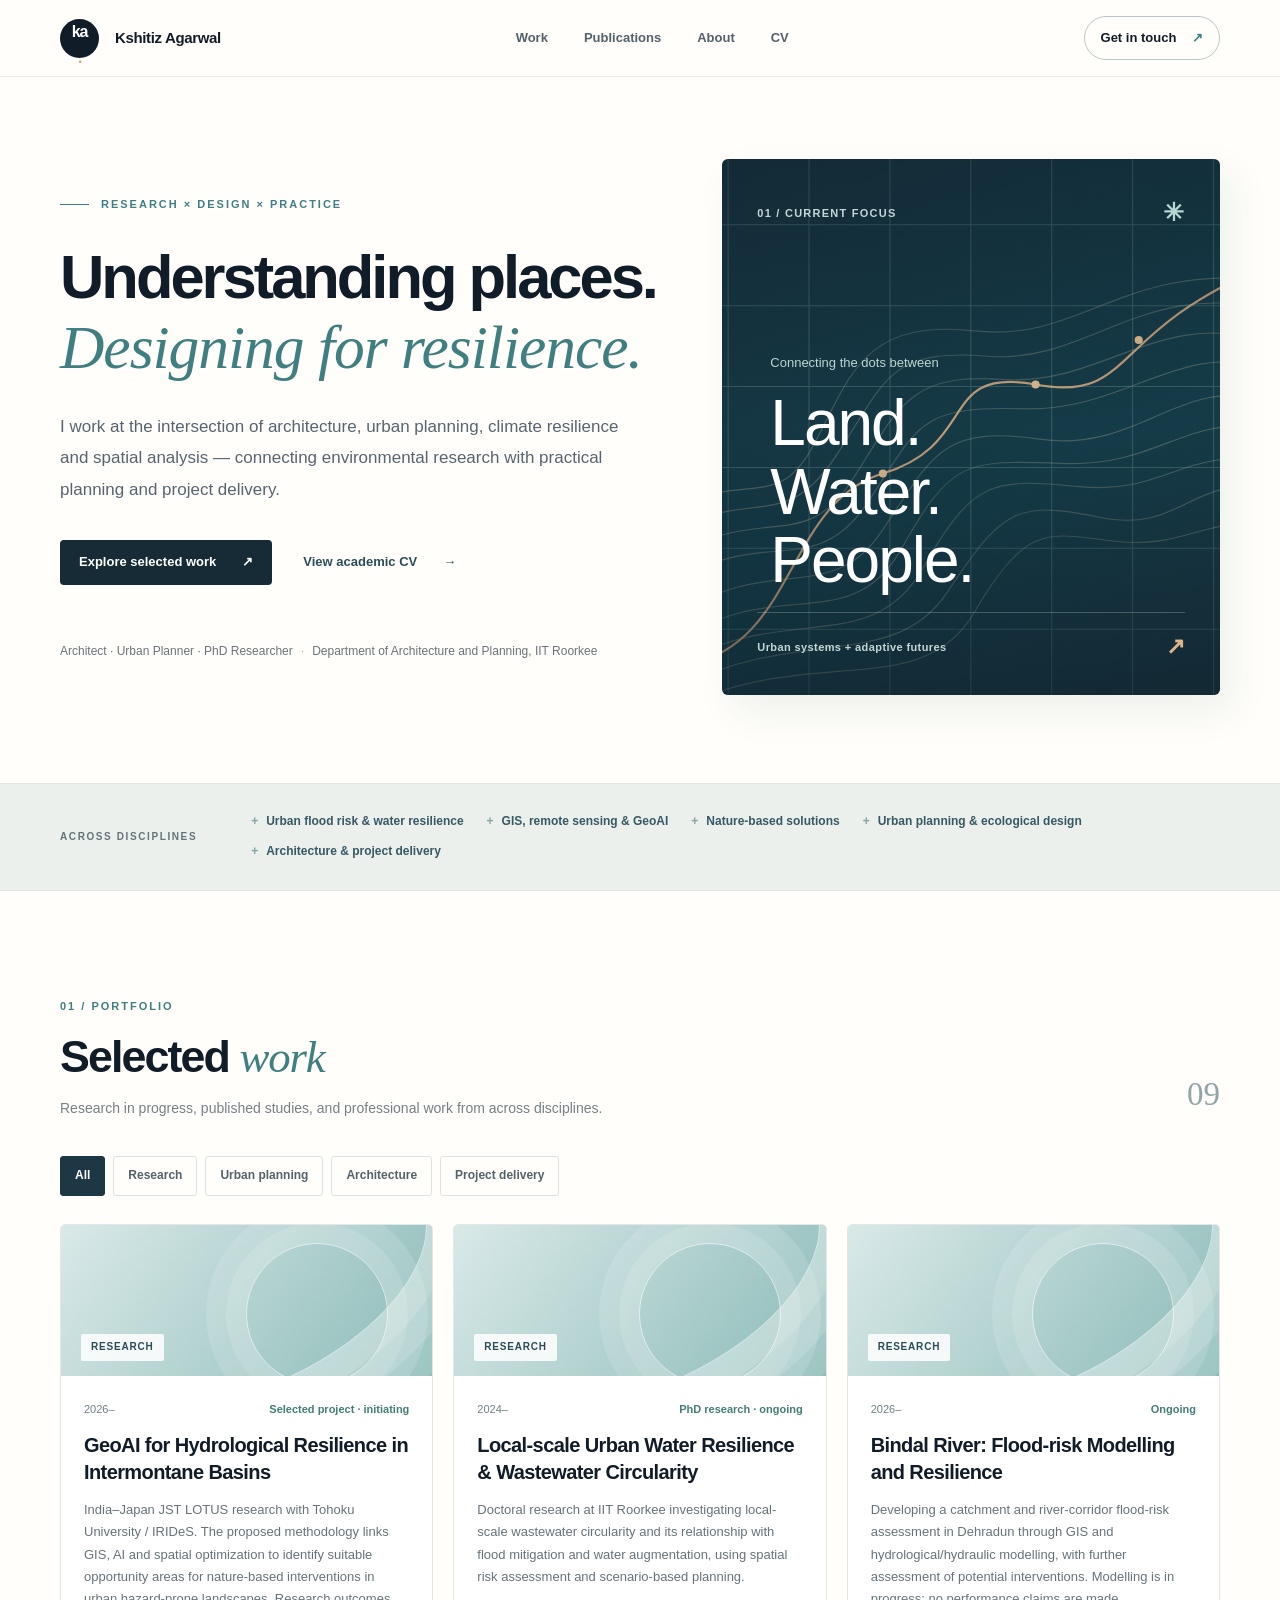
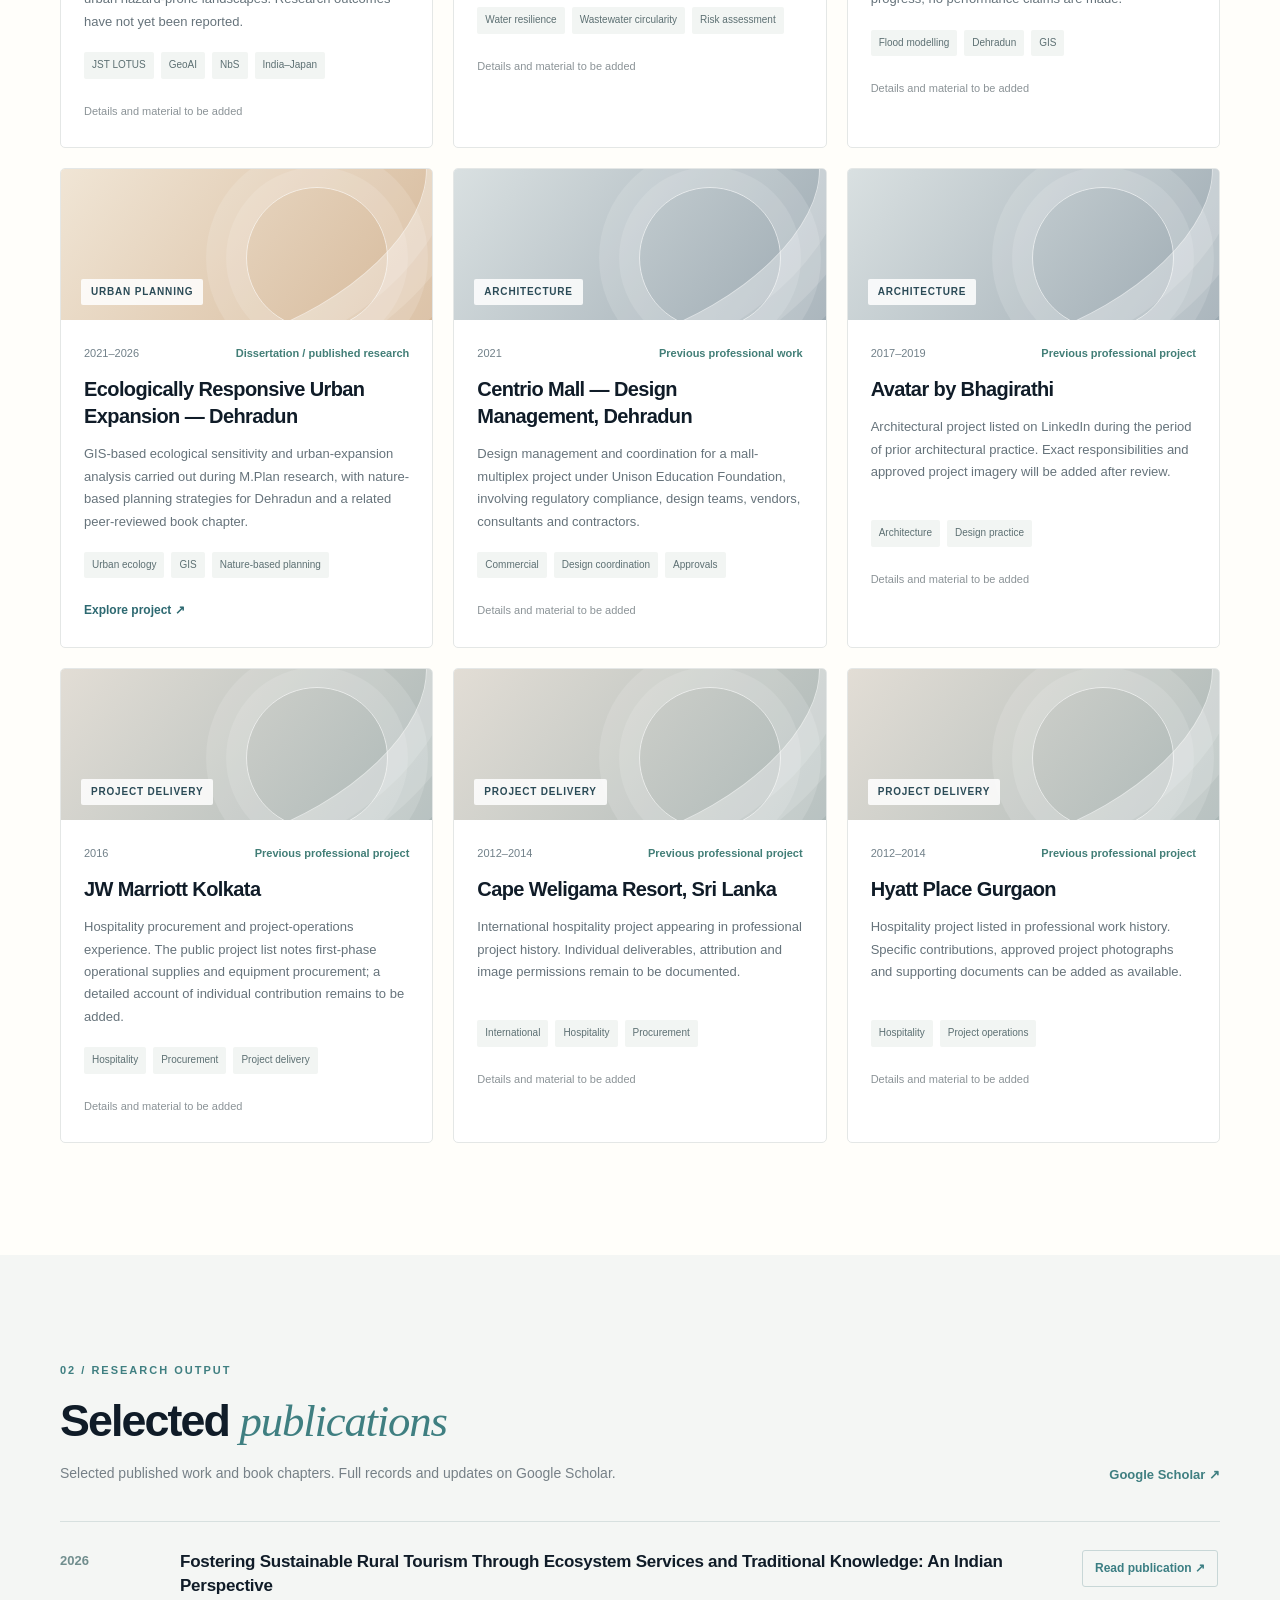
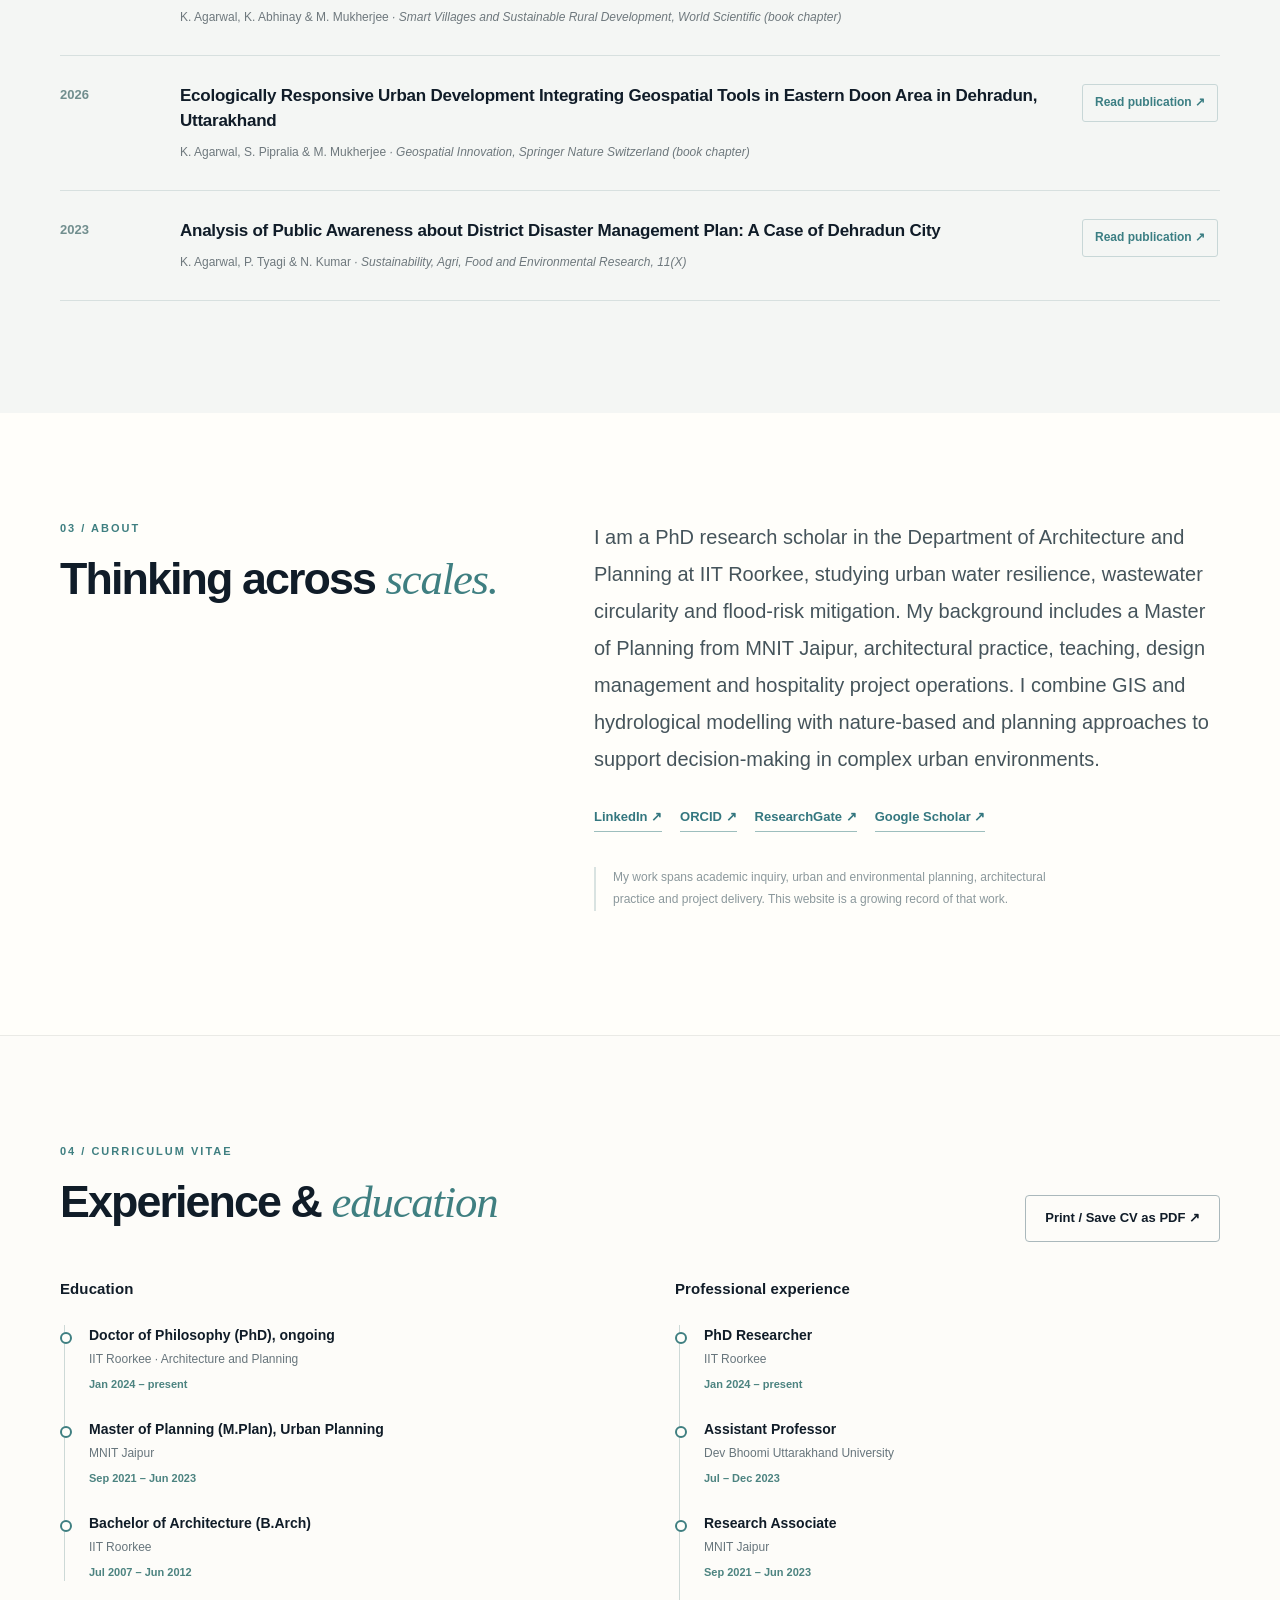
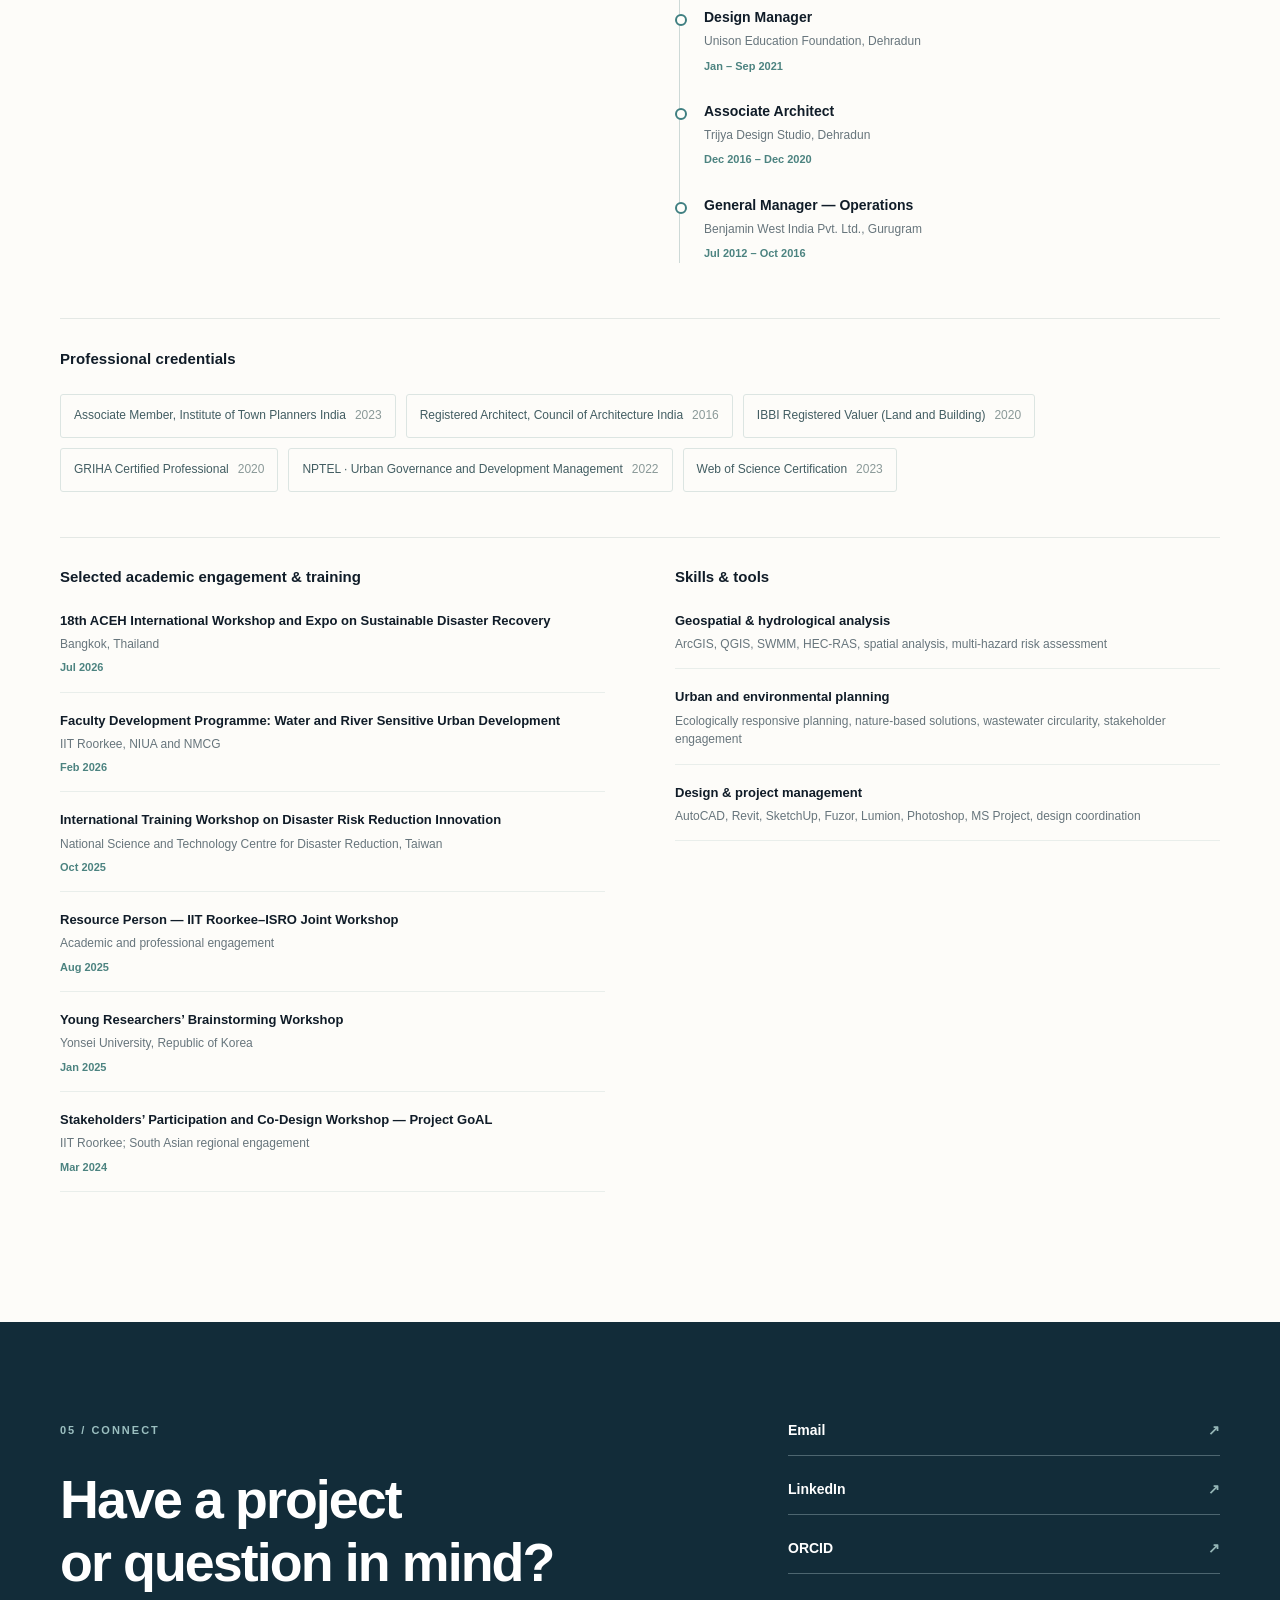
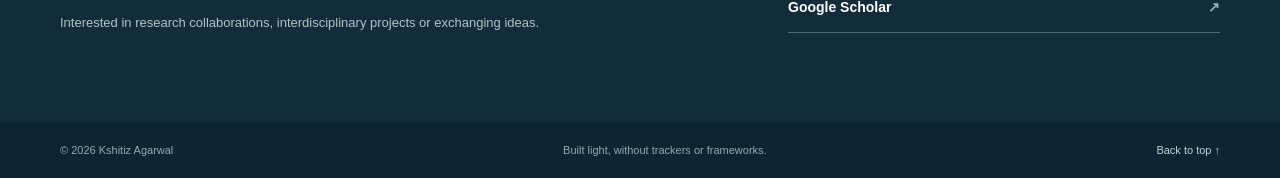
==== index.html @ 432ea45a "Add files via upload" ====
<!DOCTYPE html>
<html lang="en">
<head>
  <meta charset="UTF-8" />
  <meta name="viewport" content="width=device-width, initial-scale=1" />
  <meta name="description" content="Kshitiz Agarwal — researcher, architect and urban planner. Research, projects, publications and CV." />
  <meta name="theme-color" content="#101c28" />
  <title>Kshitiz Agarwal | Research & Practice</title>
  <link rel="stylesheet" href="styles.css" />
  <script defer src="content.js"></script>
  <script defer src="app.js"></script>
</head>
<body>
  <a class="skip-link" href="#main">Skip to content</a>
  <header class="site-header">
    <div class="container header-inner">
      <a class="brand" href="#top" aria-label="Kshitiz Agarwal home"><span class="brand-mark">ka<span>.</span></span><span class="brand-name">Kshitiz Agarwal</span></a>
      <nav aria-label="Primary navigation" class="main-nav">
        <a href="#work">Work</a><a href="#publications">Publications</a><a href="#about">About</a><a href="#cv">CV</a>
      </nav>
      <a class="contact-pill" href="#contact">Get in touch <span aria-hidden="true">↗</span></a>
    </div>
  </header>
  <main id="main">
    <section id="top" class="hero container">
      <div class="hero-copy">
        <p class="eyebrow"><span class="eyebrow-line"></span> RESEARCH × DESIGN × PRACTICE</p>
        <h1 id="profile-headline">Understanding places.<br/><em>Designing for resilience.</em></h1>
        <p class="hero-intro" id="profile-intro"></p>
        <div class="hero-actions"><a class="button button-primary" href="#work">Explore selected work <span aria-hidden="true">↗</span></a><a class="button button-ghost" href="#cv">View academic CV <span aria-hidden="true">→</span></a></div>
        <p class="hero-identity"><span id="profile-role"></span><span class="identity-sep">·</span><span id="profile-affiliation"></span></p>
      </div>
      <div class="hero-panel" aria-label="Interdisciplinary research and practice illustration">
        <svg class="contour-art" viewBox="0 0 520 530" preserveAspectRatio="xMidYMid slice" aria-hidden="true">
          <defs><linearGradient id="lineGrad" x1="0" y1="0" x2="1" y2="1"><stop stop-color="#b5d4d3" stop-opacity="0.1"/><stop offset="1" stop-color="#e4ae79" stop-opacity="0.7"/></linearGradient></defs>
          <g fill="none" stroke="url(#lineGrad)" stroke-width="1.1" opacity=".75">
            <path d="M-46 350 C38 305 68 352 105 282 S155 158 264 170 S410 98 570 122"/><path d="M-45 373 C40 322 74 372 125 296 S176 187 277 195 S431 115 564 151"/><path d="M-36 396 C47 339 94 392 141 320 S196 211 292 218 S450 146 552 181"/><path d="M-34 422 C47 360 105 419 157 341 S207 244 310 247 S462 181 552 206"/><path d="M-30 451 C61 389 122 443 172 368 S231 263 328 277 S467 214 550 239"/><path d="M-25 475 C65 412 142 473 191 386 S253 297 349 301 S471 253 551 266"/><path d="M-26 498 C77 439 163 493 213 404 S284 316 368 324 S470 285 553 299"/><path d="M-29 523 C88 461 184 508 237 428 S304 337 386 354 S472 315 557 324"/><path d="M-35 546 C98 477 210 539 263 449 S335 370 402 378 S492 354 550 362"/>
          </g>
          <path d="M-20 500 C88 479 77 340 173 311 S227 205 324 223 S395 173 545 109" stroke="#d4a67b" stroke-width="2.1" fill="none" stroke-linecap="round" opacity=".9"/>
          <g fill="#d9b78e"><circle cx="173" cy="311" r="4"/><circle cx="324" cy="223" r="4"/><circle cx="426" cy="179" r="4"/></g>
          <g stroke="#a4c8c5" opacity=".24"><path d="M20 0V530M100 0V530M180 0V530M260 0V530M340 0V530M420 0V530M500 0V530"/><path d="M0 65H520M0 145H520M0 225H520M0 305H520M0 385H520M0 465H520"/></g>
        </svg>
        <div class="panel-top"><span>01 / CURRENT FOCUS</span><span class="panel-cross">✳</span></div>
        <div class="panel-center"><span class="panel-small">Connecting the dots between</span><strong>Land.<br/>Water.<br/>People.</strong></div>
        <div class="panel-bottom"><span>Urban systems + adaptive futures</span><span>↗</span></div>
      </div>
    </section>
    <section class="expertise-band" aria-label="Areas of focus"><div class="container"><div class="band-title">ACROSS DISCIPLINES</div><div class="expertise-list" id="focus-list"></div></div></section>
    <section id="work" class="section container work-section">
      <div class="section-header"><div><p class="eyebrow section-kicker">01 / PORTFOLIO</p><h2>Selected <em>work</em></h2><p class="section-subtitle">Research in progress, published studies, and professional work from across disciplines.</p></div><div class="section-counter" id="project-count"></div></div>
      <div class="filter-bar" id="project-filters" role="group" aria-label="Filter projects"></div>
      <div class="work-grid" id="project-grid"></div>
    </section>
    <section id="publications" class="section publications-section"><div class="container"><div class="section-header"><div><p class="eyebrow section-kicker">02 / RESEARCH OUTPUT</p><h2>Selected <em>publications</em></h2><p class="section-subtitle">Selected published work and book chapters. Full records and updates on Google Scholar.</p></div><a id="scholar-publications-link" class="inline-link hidden" href="#">Google Scholar ↗</a></div><div class="publication-list" id="publication-list"></div></div></section>
    <section id="about" class="section container about-section"><div class="about-label"><p class="eyebrow section-kicker">03 / ABOUT</p><h2>Thinking across <em>scales.</em></h2></div><div class="about-content"><p id="profile-bio"></p><div class="about-links" id="about-links"></div><p class="small-note">My work spans academic inquiry, urban and environmental planning, architectural practice and project delivery. This website is a growing record of that work.</p></div></section>
    <section id="cv" class="section cv-section"><div class="container"><div class="section-header"><div><p class="eyebrow section-kicker">04 / CURRICULUM VITAE</p><h2>Experience & <em>education</em></h2></div><button id="print-cv" class="button button-outline" type="button">Print / Save CV as PDF ↗</button></div><div class="print-identity"><h1 id="print-name">Kshitiz Agarwal</h1><p id="print-role"></p></div><div class="cv-columns"><div><h3>Education</h3><div id="education-list" class="timeline"></div></div><div><h3>Professional experience</h3><div id="experience-list" class="timeline"></div></div></div><div class="credential-group"><h3>Professional credentials</h3><div id="credential-list" class="credential-list"></div></div><div class="cv-additional"><div><h3>Selected academic engagement & training</h3><div id="engagement-list" class="short-list"></div></div><div><h3>Skills & tools</h3><div id="skills-list" class="short-list"></div></div></div></div></section>
    <section id="contact" class="contact-section"><div class="container contact-inner"><div><p class="eyebrow">05 / CONNECT</p><h2>Have a project<br/>or question in mind?</h2><p>Interested in research collaborations, interdisciplinary projects or exchanging ideas.</p></div><div class="contact-links" id="contact-links"></div></div></section>
  </main>
  <footer class="footer"><div class="container footer-inner"><span>© <span id="current-year"></span> <span id="footer-name">Kshitiz Agarwal</span></span><span>Built light, without trackers or frameworks.</span><a href="#top">Back to top ↑</a></div></footer>
</body>
</html>
---- styles.css ----
:root{--ink:#101c28;--muted:#64707a;--pale:#f6f5f1;--paper:#fffefa;--line:#e1e5e5;--teal:#3f7f81;--amber:#d7aa78;--deep:#122b38;--serif:Georgia,'Times New Roman',serif;--sans:Inter,ui-sans-serif,-apple-system,BlinkMacSystemFont,'Segoe UI',sans-serif}
*{box-sizing:border-box}html{scroll-behavior:smooth;scroll-padding-top:85px}body{margin:0;background:var(--paper);color:var(--ink);font-family:var(--sans);font-size:15px;line-height:1.65}a{color:inherit;text-decoration:none}button,input,textarea{font:inherit}button{cursor:pointer}.container{width:min(1160px,calc(100% - 72px));margin:auto}.hidden{display:none!important}.skip-link{position:absolute;left:-500px;top:10px;padding:10px;background:white;z-index:200}.skip-link:focus{left:10px}
.site-header{position:sticky;top:0;z-index:100;background:rgba(255,254,250,.95);backdrop-filter:blur(14px);border-bottom:1px solid #e8e8e4}.header-inner{height:76px;display:flex;justify-content:space-between;align-items:center;gap:20px}.brand{display:flex;gap:16px;align-items:center}.brand-mark{background:var(--ink);color:white;width:39px;height:39px;border-radius:50%;display:grid;place-items:center;font-size:16px;font-weight:700;letter-spacing:-1.2px}.brand-mark span{color:var(--amber)}.brand-name{font-weight:680;letter-spacing:-.35px}.main-nav{display:flex;align-items:center;gap:36px;font-size:13px;color:#52616b;font-weight:600}.main-nav a:hover,.inline-link:hover,.footer a:hover{color:var(--teal)}.contact-pill{font-size:13px;border:1px solid #bcc5c8;border-radius:80px;padding:10px 16px;white-space:nowrap;font-weight:650}.contact-pill span{margin-left:12px;color:var(--teal)}.contact-pill:hover{background:var(--ink);color:white}
.hero{padding-top:82px;padding-bottom:88px;display:grid;grid-template-columns:1.1fr .9fr;gap:54px;align-items:stretch}.hero-copy{padding-top:36px;padding-bottom:12px}.eyebrow{font-size:11px;letter-spacing:2px;font-weight:800;color:var(--teal);text-transform:uppercase;margin:0 0 29px;display:flex;align-items:center;gap:12px}.eyebrow-line{height:1px;width:29px;background:var(--teal)}h1,h2,h3,p{margin-top:0}h1{font-size:clamp(42px,4.8vw,73px);line-height:1.13;font-weight:620;letter-spacing:-3px;margin:0 0 29px}h1 em,h2 em{font-family:var(--serif);font-style:italic;font-weight:400;color:var(--teal);letter-spacing:-1px}.hero-intro{max-width:560px;font-size:17px;color:#576570;line-height:1.85;margin:0 0 35px}.hero-actions{display:flex;gap:12px;flex-wrap:wrap;margin-bottom:57px}.button{border:0;padding:14px 19px;font-size:13px;font-weight:700;border-radius:4px;display:inline-flex;align-items:center;justify-content:center;gap:26px;line-height:1.3}.button-primary{background:#162b36;color:white}.button-primary:hover{background:#285768}.button-ghost{color:#294e5a}.button-ghost:hover{background:#f0f2ef}.button-outline{background:transparent;border:1px solid #aab8bc;color:var(--ink)}.button-outline:hover{background:var(--ink);color:white}.hero-identity{font-size:12px;color:#6b747b;display:flex;gap:8px;align-items:center;flex-wrap:wrap}.identity-sep{color:var(--amber)}
.hero-panel{background:linear-gradient(155deg,#152f3b 0%,#143c48 60%,#19333e 100%);border-radius:6px;min-height:536px;position:relative;overflow:hidden;color:white;isolation:isolate;box-shadow:12px 16px 40px #17323d13}.contour-art{position:absolute;inset:0;width:100%;height:100%;object-fit:cover;z-index:-1}.hero-panel:after{content:"";position:absolute;inset:0;background:linear-gradient(180deg,rgba(12,28,40,.24),transparent 50%,rgba(12,28,40,.45));z-index:-1}.panel-top,.panel-bottom{position:absolute;left:35px;right:35px;display:flex;justify-content:space-between;align-items:center;font-size:11px;letter-spacing:1.25px;font-weight:700;color:#c4d7d5}.panel-top{top:33px}.panel-cross{font-size:25px;color:#b6d6d4}.panel-bottom{bottom:29px;border-top:1px solid #ffffff38;padding-top:15px;letter-spacing:.4px}.panel-bottom span:last-child{font-size:23px;color:#e0b58d}.panel-center{position:absolute;top:36%;left:48px;right:30px}.panel-small{display:block;color:#bcd5d0;font-size:13px;margin-bottom:16px}.panel-center strong{font-size:clamp(49px,5vw,71px);line-height:1.07;letter-spacing:-2px;font-weight:500}
.expertise-band{background:#ecf0ed;border-top:1px solid #e3e8e6;border-bottom:1px solid #e3e8e6;padding:28px 0}.expertise-band .container{display:flex;gap:54px;align-items:center}.band-title{font-size:10px;letter-spacing:1.6px;color:#61747a;font-weight:800;white-space:nowrap}.expertise-list{display:flex;gap:10px 23px;flex-wrap:wrap}.expertise-list span{color:#375865;font-weight:600;font-size:12px}.expertise-list span:before{content:"+";color:#86a4a2;font-weight:700;margin-right:8px}
.section{padding-top:106px;padding-bottom:112px}.section-header{display:flex;justify-content:space-between;align-items:end;gap:24px;margin-bottom:35px}.section-kicker{margin-bottom:15px}h2{font-size:clamp(34px,3.5vw,49px);font-weight:620;letter-spacing:-1.9px;line-height:1.17;margin-bottom:14px}h2 em{letter-spacing:-1.2px}.section-subtitle{font-size:14px;color:#768087;max-width:620px;line-height:1.7;margin:0}.section-counter{font-family:var(--serif);color:#91a4a7;font-size:33px}.filter-bar{display:flex;gap:8px;flex-wrap:wrap;margin:0 0 28px}.filter-btn{background:transparent;border:1px solid #dde3e4;border-radius:3px;padding:9px 14px;font-size:12px;color:#53636b;font-weight:650}.filter-btn[aria-pressed="true"]{background:#1d3844;color:#fff;border-color:#1d3844}.filter-btn:hover:not([aria-pressed="true"]){border-color:#66888c;color:var(--ink)}
.work-grid{display:grid;grid-template-columns:repeat(3,minmax(0,1fr));gap:20px}.work-card{border:1px solid #e4e7e6;border-radius:5px;overflow:hidden;background:white;transition:transform .2s,border-color .2s,box-shadow .2s}.work-card:hover{transform:translateY(-4px);border-color:#aac4c3;box-shadow:0 15px 38px #14262a0b}.work-visual{height:151px;position:relative;overflow:hidden;background-color:#e6eeeb}.work-visual.art-research{background:linear-gradient(128deg,#d9e9e8,#8cbbb8)}.work-visual.art-planning{background:linear-gradient(128deg,#f0e5d5,#d6b99a)}.work-visual.art-architecture{background:linear-gradient(128deg,#d9e0e1,#9daab2)}.work-visual.art-delivery{background:linear-gradient(128deg,#e2ddd5,#acb8b7)}.work-visual:before{content:"";position:absolute;width:120%;height:160%;left:-20%;top:-45%;border:1px solid #fff9;border-radius:44%;box-shadow:0 0 0 26px #ffffff21,0 0 0 50px #ffffff22,0 0 0 78px #ffffff25;transform:rotate(-24deg)}.work-visual:after{content:"";position:absolute;width:140px;height:140px;right:12%;top:12%;border:1px solid #ffffffa5;border-radius:50%;box-shadow:0 0 0 20px #ffffff1f,0 0 0 40px #ffffff21}.work-visual.has-image:before,.work-visual.has-image:after{display:none}.work-visual img{width:100%;height:100%;display:block;object-fit:cover}.visual-label{position:absolute;bottom:15px;left:20px;z-index:2;background:#ffffffd9;color:#2b4b57;padding:5px 10px;font-size:10px;letter-spacing:.8px;text-transform:uppercase;font-weight:800;border-radius:2px}.card-content{padding:24px 23px 25px}.card-meta{font-size:11px;color:#718089;display:flex;justify-content:space-between;gap:12px;margin-bottom:14px}.card-status{color:#427e77;font-weight:750}.work-card h3{font-size:20px;line-height:1.35;letter-spacing:-.6px;font-weight:660;margin-bottom:13px}.work-card p{font-size:13px;line-height:1.72;color:#66737b;min-height:85px;margin:0 0 19px}.tag-list{display:flex;flex-wrap:wrap;gap:7px;margin-bottom:19px}.tag-list span{font-size:10px;background:#f2f5f3;padding:5px 8px;color:#5d7073;border-radius:2px}.card-link{display:inline-flex;align-items:center;gap:9px;color:#2d6971;font-size:12px;font-weight:700}.card-link:hover{text-decoration:underline}.card-muted{color:#8b9397;font-size:11px}.empty-results{padding:30px;color:#637078}
.publications-section{background:#f4f6f4}.inline-link{font-size:13px;font-weight:700;color:var(--teal);white-space:nowrap}.publication-list{border-top:1px solid #d7e0df}.publication-row{display:grid;grid-template-columns:92px 1fr auto;gap:28px;border-bottom:1px solid #d7e0df;padding:28px 2px 28px 0;align-items:start}.pub-year{color:#718e8e;font-size:13px;font-weight:700}.pub-title{font-size:17px;letter-spacing:-.25px;font-weight:660;line-height:1.45;margin-bottom:8px}.pub-details{color:#6e787d;font-size:12px;line-height:1.7;margin:0}.pub-venue{font-style:italic}.pub-link{font-size:12px;font-weight:700;color:#3b7e83;border:1px solid #c8d7d7;border-radius:3px;padding:8px 12px;white-space:nowrap}.pub-link:hover{background:#e1ebea}
.about-section{display:grid;grid-template-columns:40% 1fr;gap:70px}.about-content>p:first-child{font-size:20px;line-height:1.85;color:#45545b;margin:0 0 28px}.about-links{display:flex;gap:18px;flex-wrap:wrap}.about-links a{font-size:13px;color:#34777f;font-weight:700;border-bottom:1px solid #9dbebd;padding-bottom:4px}.about-links a:hover{color:var(--ink)}.small-note{margin-top:35px;color:#8b989c;font-size:12px;border-left:2px solid #d9e3e1;padding-left:17px;max-width:470px;line-height:1.8}
.cv-section{background:#fdfcf9;border-top:1px solid #eaeae6}.cv-columns{display:grid;grid-template-columns:1fr 1fr;gap:70px}.cv-columns h3,.credential-group h3{font-size:15px;letter-spacing:.1px;margin-bottom:23px}.timeline{border-left:1px solid #cdd9d7;margin-left:4px;padding-left:24px}.timeline-item{position:relative;margin-bottom:26px}.timeline-item:last-child{margin-bottom:0}.timeline-item:before{content:"";position:absolute;left:-29px;top:7px;border:2px solid var(--teal);background:#fffefa;width:8px;height:8px;border-radius:50%}.timeline-item strong{display:block;font-size:14px;font-weight:650;line-height:1.5}.timeline-item .detail{font-size:12px;color:#67757c;display:block;margin-top:4px}.timeline-item .period{color:#4c8380;font-size:11px;font-weight:700;margin-top:5px;display:block}.credential-group{margin-top:55px;border-top:1px solid #e4e8e5;padding-top:28px}.credential-list{display:flex;flex-wrap:wrap;gap:10px}.credential{font-size:12px;border:1px solid #dce5e2;border-radius:3px;padding:11px 13px;color:#425d62}.credential span{color:#8a9998;margin-left:9px}.print-identity{display:none}
.contact-section{background:#122c39;color:#fff;padding:84px 0 89px}.contact-inner{display:grid;grid-template-columns:1.2fr .8fr;gap:80px;align-items:end}.contact-section .eyebrow{color:#9bbfc0}.contact-section h2{font-size:clamp(38px,4.2vw,57px);line-height:1.18;margin-bottom:17px}.contact-section p:not(.eyebrow){font-size:13px;color:#b3c2c5;max-width:530px;margin-bottom:0}.contact-links{display:flex;flex-direction:column;gap:9px}.contact-links a{display:flex;justify-content:space-between;align-items:center;border-bottom:1px solid #4d6670;padding:13px 0;font-weight:600;font-size:14px}.contact-links a:hover{color:#e6bf98}.contact-links a span{color:#95b6b7}.footer{background:#0d2530;color:#93aaae;padding:19px 0}.footer-inner{display:flex;justify-content:space-between;gap:20px;font-size:11px}.footer a{color:#c0d2d5}
@media(max-width:1000px){.hero{gap:28px}.hero-panel{min-height:490px}.work-grid{grid-template-columns:repeat(2,minmax(0,1fr))}.container{width:min(1160px,calc(100% - 48px))}.hero-copy{padding-top:10px}.main-nav{gap:18px}.hero-identity{line-height:1.8}}
@media(max-width:680px){.container{width:calc(100% - 36px)}.header-inner{height:69px}.brand-name{display:none}.main-nav{gap:15px}.main-nav a{font-size:12px}.contact-pill{display:none}.hero{grid-template-columns:1fr;padding-top:45px;padding-bottom:49px}.hero-panel{min-height:360px}.hero-copy{padding-bottom:0}.hero-intro{font-size:15px}.hero-actions{margin-bottom:29px}.hero h1{font-size:clamp(39px,9vw,59px);letter-spacing:-1.8px}.panel-center{top:30%;left:32px}.panel-center strong{font-size:49px}.expertise-band .container{display:block}.band-title{margin-bottom:12px}.expertise-list{gap:9px 15px}.section{padding-top:75px;padding-bottom:78px}.section-header{align-items:start}.section-counter{font-size:24px}.work-grid{grid-template-columns:1fr}.publication-row{grid-template-columns:52px 1fr;gap:14px}.pub-link{grid-column:2;justify-self:start}.about-section{grid-template-columns:1fr;gap:18px}.about-content>p:first-child{font-size:17px}.cv-columns{grid-template-columns:1fr;gap:35px}.cv-section .section-header{flex-direction:column}.contact-inner{grid-template-columns:1fr;gap:37px}.footer-inner{flex-wrap:wrap;gap:10px}.footer-inner span:nth-child(2){display:none}}
@media print{html,body{background:white!important;color:#111!important;font-size:11pt}.site-header,.hero,.expertise-band,.work-section,.publications-section,.about-section,.contact-section,.footer,.cv-section .section-header, #print-cv{display:none!important}.cv-section{display:block!important;border:0;padding:0!important}.cv-section>.container{width:100%!important;max-width:100%;padding:0 15mm}.print-identity{display:block!important;margin-bottom:20pt;border-bottom:1px solid #999;padding-bottom:10pt}.print-identity h1{font-size:25pt;margin-bottom:4pt;letter-spacing:0}.print-identity p{font-size:10pt;color:#555;margin-bottom:0}.cv-columns{gap:25pt}.credential-group{margin-top:24pt}.timeline-item{break-inside:avoid}.timeline-item strong{font-size:11pt}.timeline-item .detail,.timeline-item .period{font-size:9pt}.credential{font-size:9pt}*{box-shadow:none!important}}

/* CV extensions added from the October 2026 resume */
.cv-additional{display:grid;grid-template-columns:1fr 1fr;gap:70px;margin-top:45px;padding-top:27px;border-top:1px solid #e4e8e5}
.cv-additional h3{font-size:15px;margin-bottom:21px}
.short-item{margin-bottom:18px;padding-bottom:15px;border-bottom:1px solid #e9eeeb}
.short-item strong{display:block;font-size:13px;font-weight:650;line-height:1.55}
.short-item .detail{display:block;font-size:12px;line-height:1.55;margin-top:4px;color:#67757c}
.short-item .period{display:block;font-size:11px;font-weight:700;color:#4c8380;margin-top:5px}
@media(max-width:680px){.cv-additional{grid-template-columns:1fr;gap:22px}}
@media print{.cv-additional{gap:25pt;margin-top:22pt;break-before:auto}.short-item{break-inside:avoid}.short-item strong{font-size:10pt}.short-item .detail,.short-item .period{font-size:9pt}}
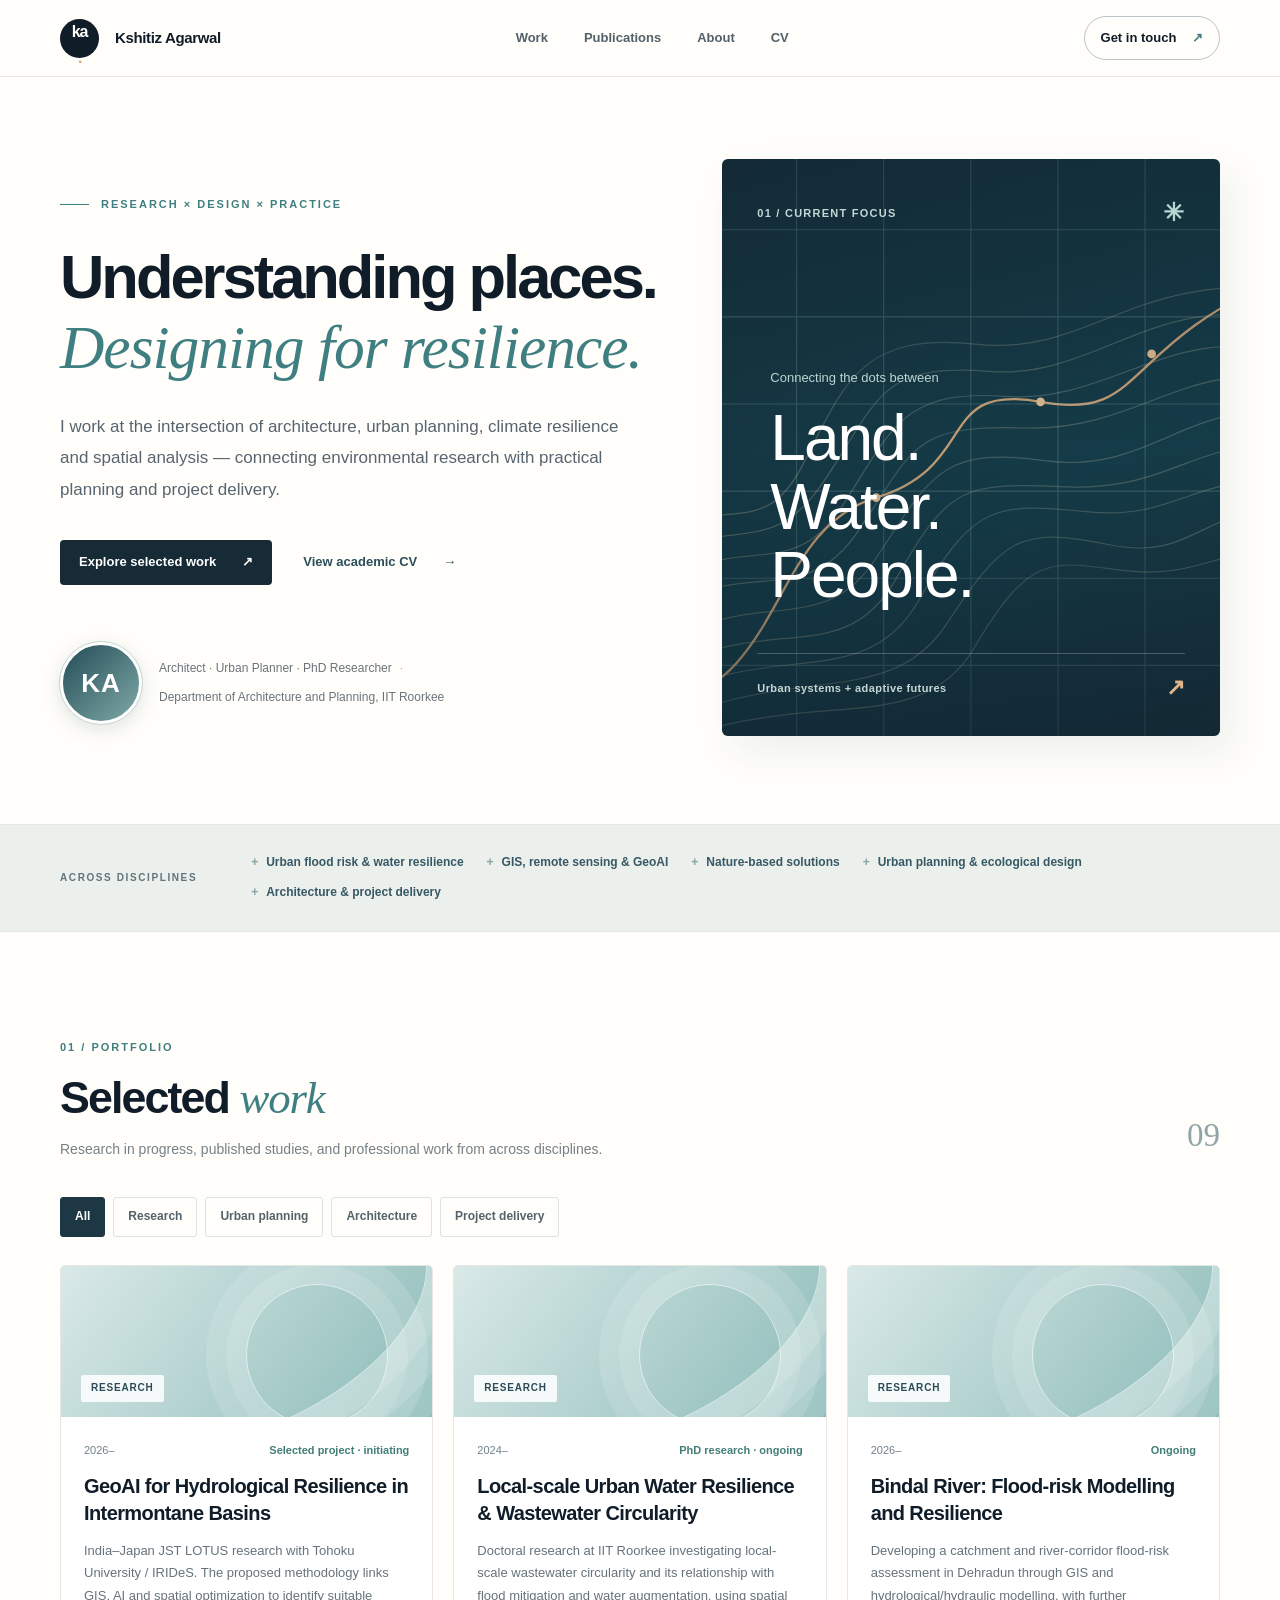
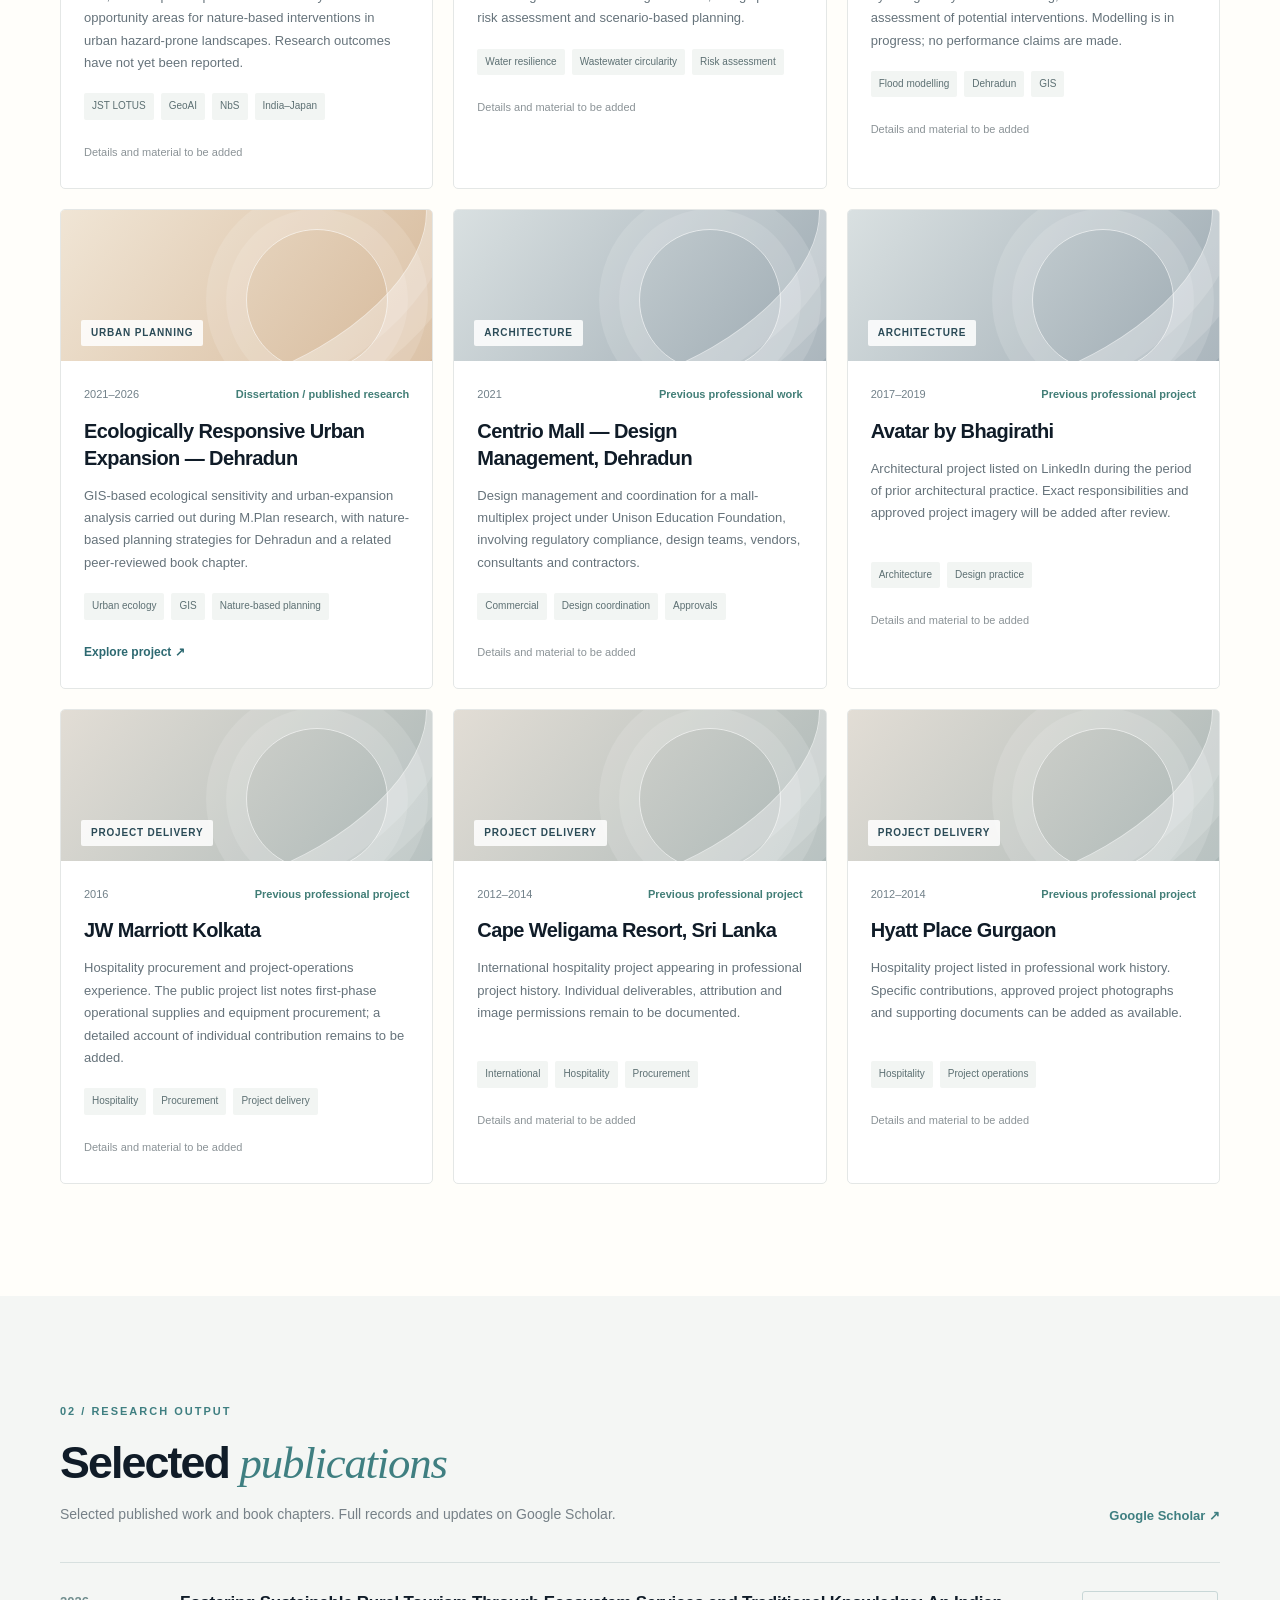
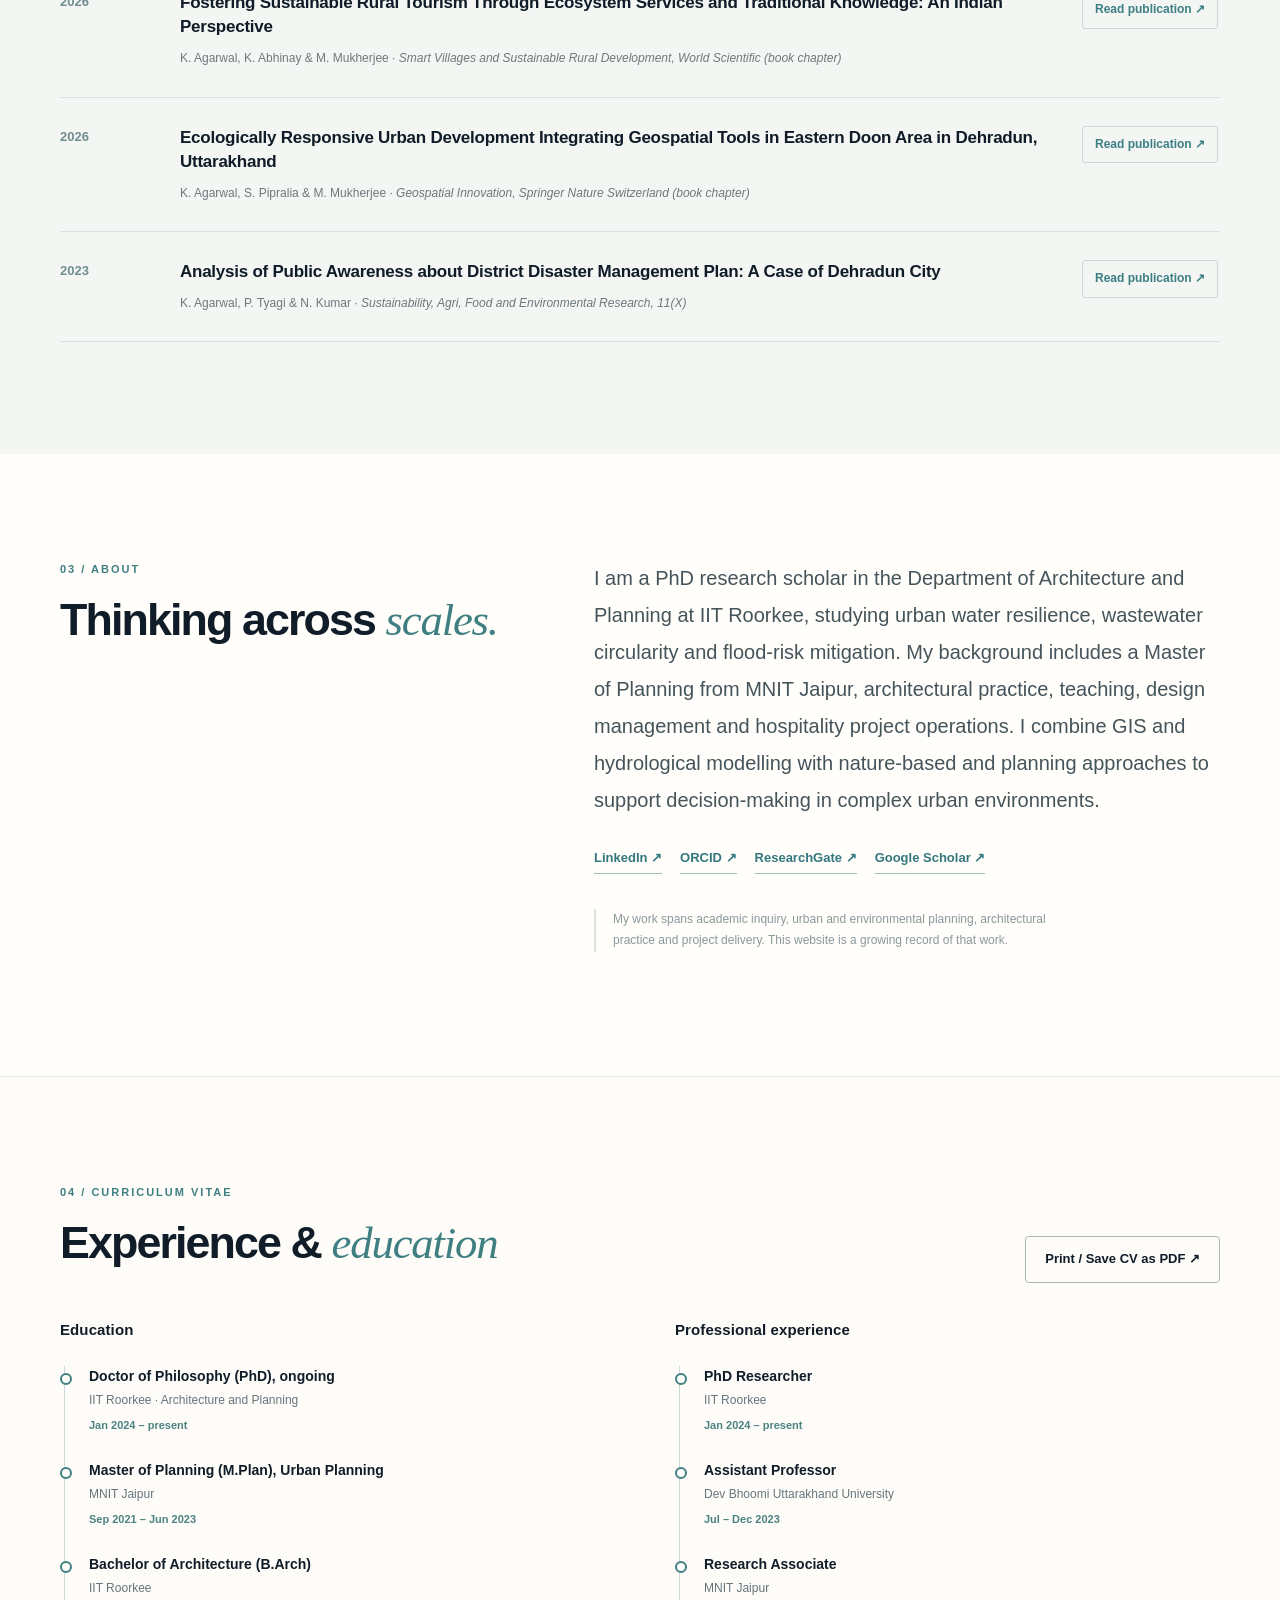
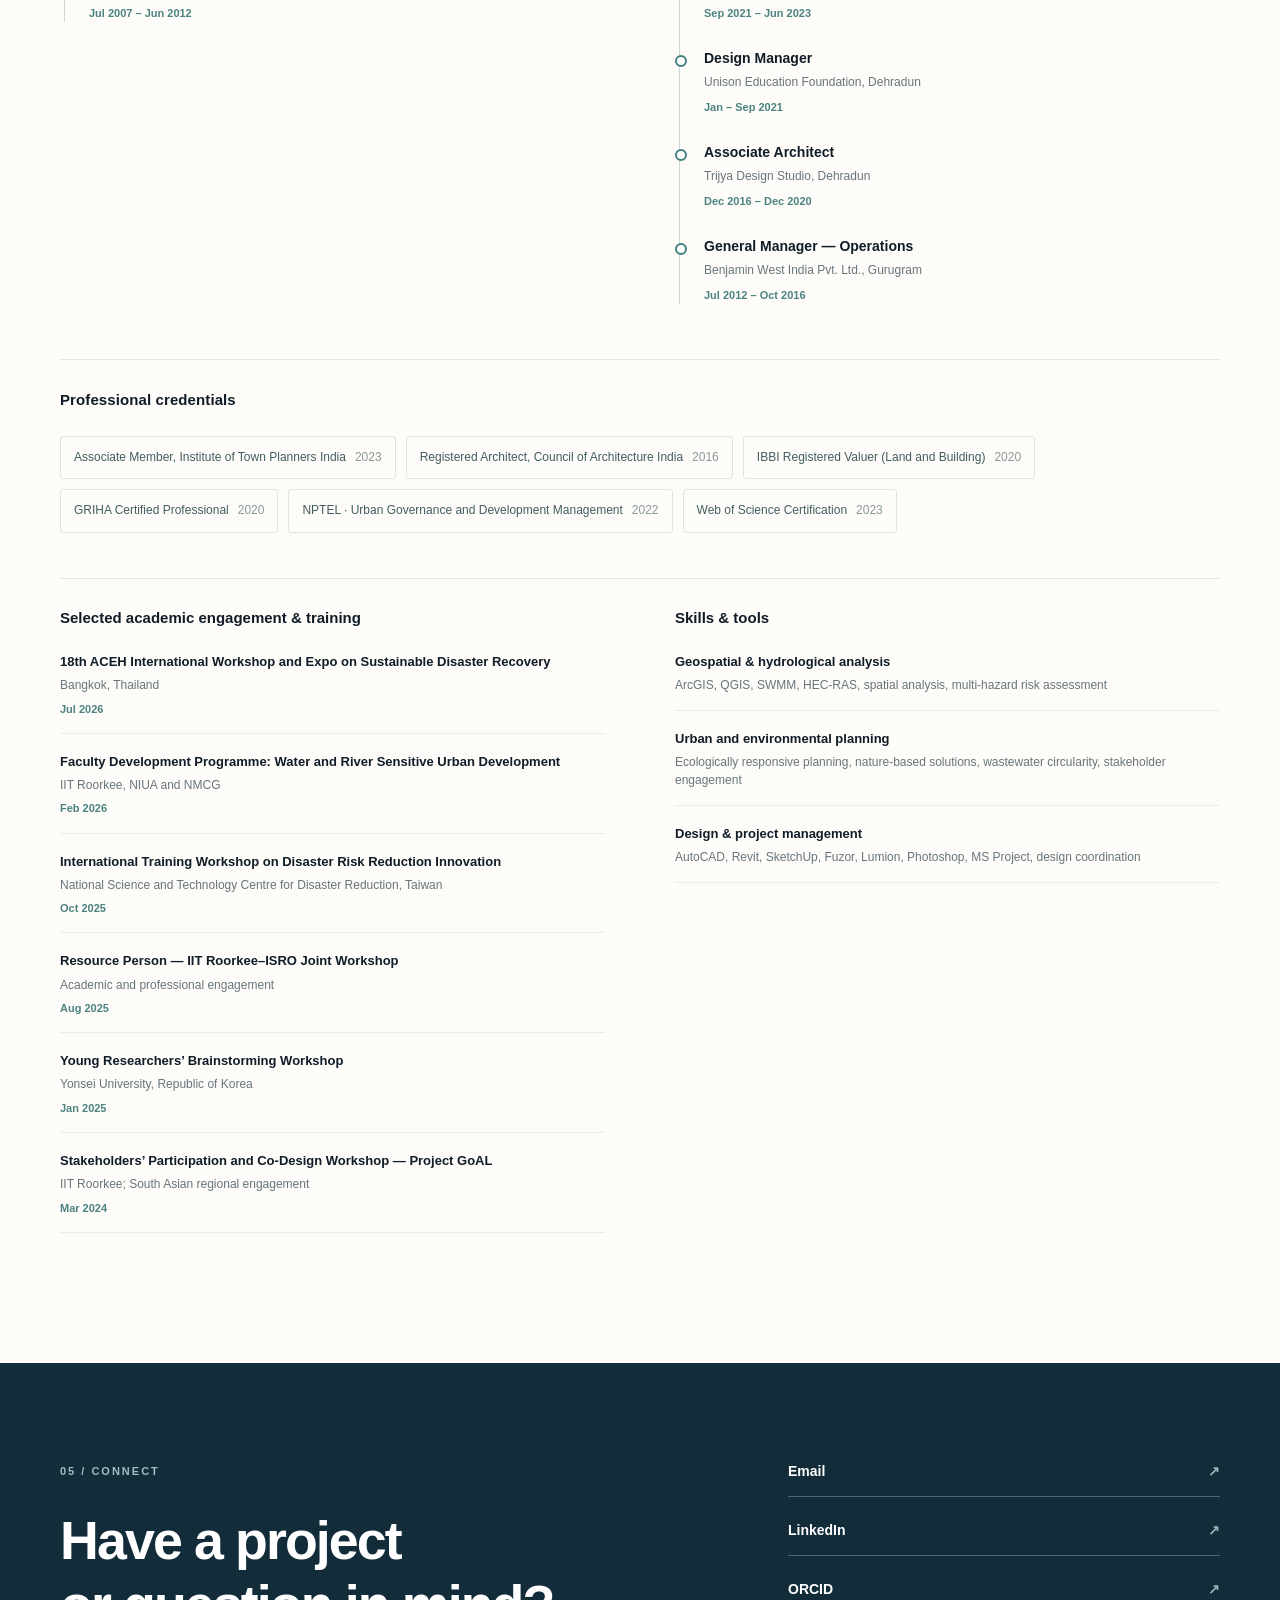
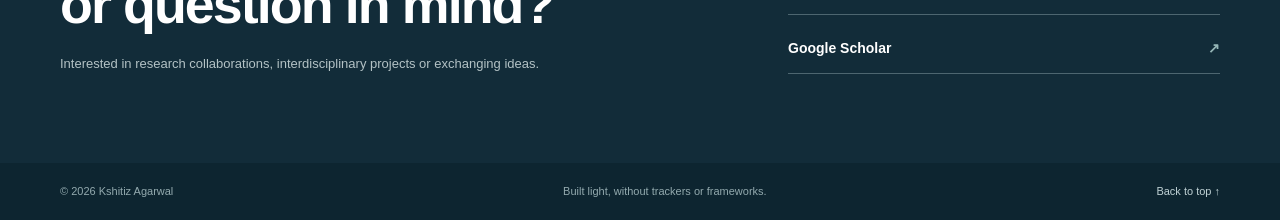
==== commit 67dffb50: "Add files via upload" ====
--- a/index.html
+++ b/index.html
@@ -28,7 +28,13 @@
         <h1 id="profile-headline">Understanding places.<br/><em>Designing for resilience.</em></h1>
         <p class="hero-intro" id="profile-intro"></p>
         <div class="hero-actions"><a class="button button-primary" href="#work">Explore selected work <span aria-hidden="true">↗</span></a><a class="button button-ghost" href="#cv">View academic CV <span aria-hidden="true">→</span></a></div>
-        <p class="hero-identity"><span id="profile-role"></span><span class="identity-sep">·</span><span id="profile-affiliation"></span></p>
+        <div class="hero-signature">
+          <div class="hero-portrait" id="hero-portrait" aria-label="Profile photograph or initials">
+            <span id="portrait-initials">KA</span>
+            <img id="portrait-image" alt="Portrait of Kshitiz Agarwal" hidden decoding="async" />
+          </div>
+          <p class="hero-identity"><span id="profile-role"></span><span class="identity-sep">·</span><span id="profile-affiliation"></span></p>
+        </div>
       </div>
       <div class="hero-panel" aria-label="Interdisciplinary research and practice illustration">
         <svg class="contour-art" viewBox="0 0 520 530" preserveAspectRatio="xMidYMid slice" aria-hidden="true">
--- a/styles.css
+++ b/styles.css
@@ -23,3 +23,12 @@
 .short-item .period{display:block;font-size:11px;font-weight:700;color:#4c8380;margin-top:5px}
 @media(max-width:680px){.cv-additional{grid-template-columns:1fr;gap:22px}}
 @media print{.cv-additional{gap:25pt;margin-top:22pt;break-before:auto}.short-item{break-inside:avoid}.short-item strong{font-size:10pt}.short-item .detail,.short-item .period{font-size:9pt}}
+
+/* Photo-ready portrait: displays initials until portrait.jpg is uploaded. */
+.hero-signature{display:flex;align-items:center;gap:17px;margin-top:4px}
+.hero-portrait{flex:0 0 auto;width:82px;height:82px;display:grid;place-items:center;overflow:hidden;border-radius:50%;background:linear-gradient(135deg,#234c57,#80aaa7);border:3px solid #fff;outline:1px solid #c7d6d2;color:white;box-shadow:0 5px 20px #122b3822}
+.hero-portrait>span{font-weight:700;font-size:26px;letter-spacing:1px}
+.hero-portrait img{width:100%;height:100%;object-fit:cover;object-position:center 30%;display:block}
+.hero-portrait [hidden]{display:none!important}
+.hero-signature .hero-identity{margin:0;line-height:1.8}
+@media(max-width:680px){.hero-signature{gap:13px}.hero-portrait{width:70px;height:70px}.hero-portrait>span{font-size:23px}}
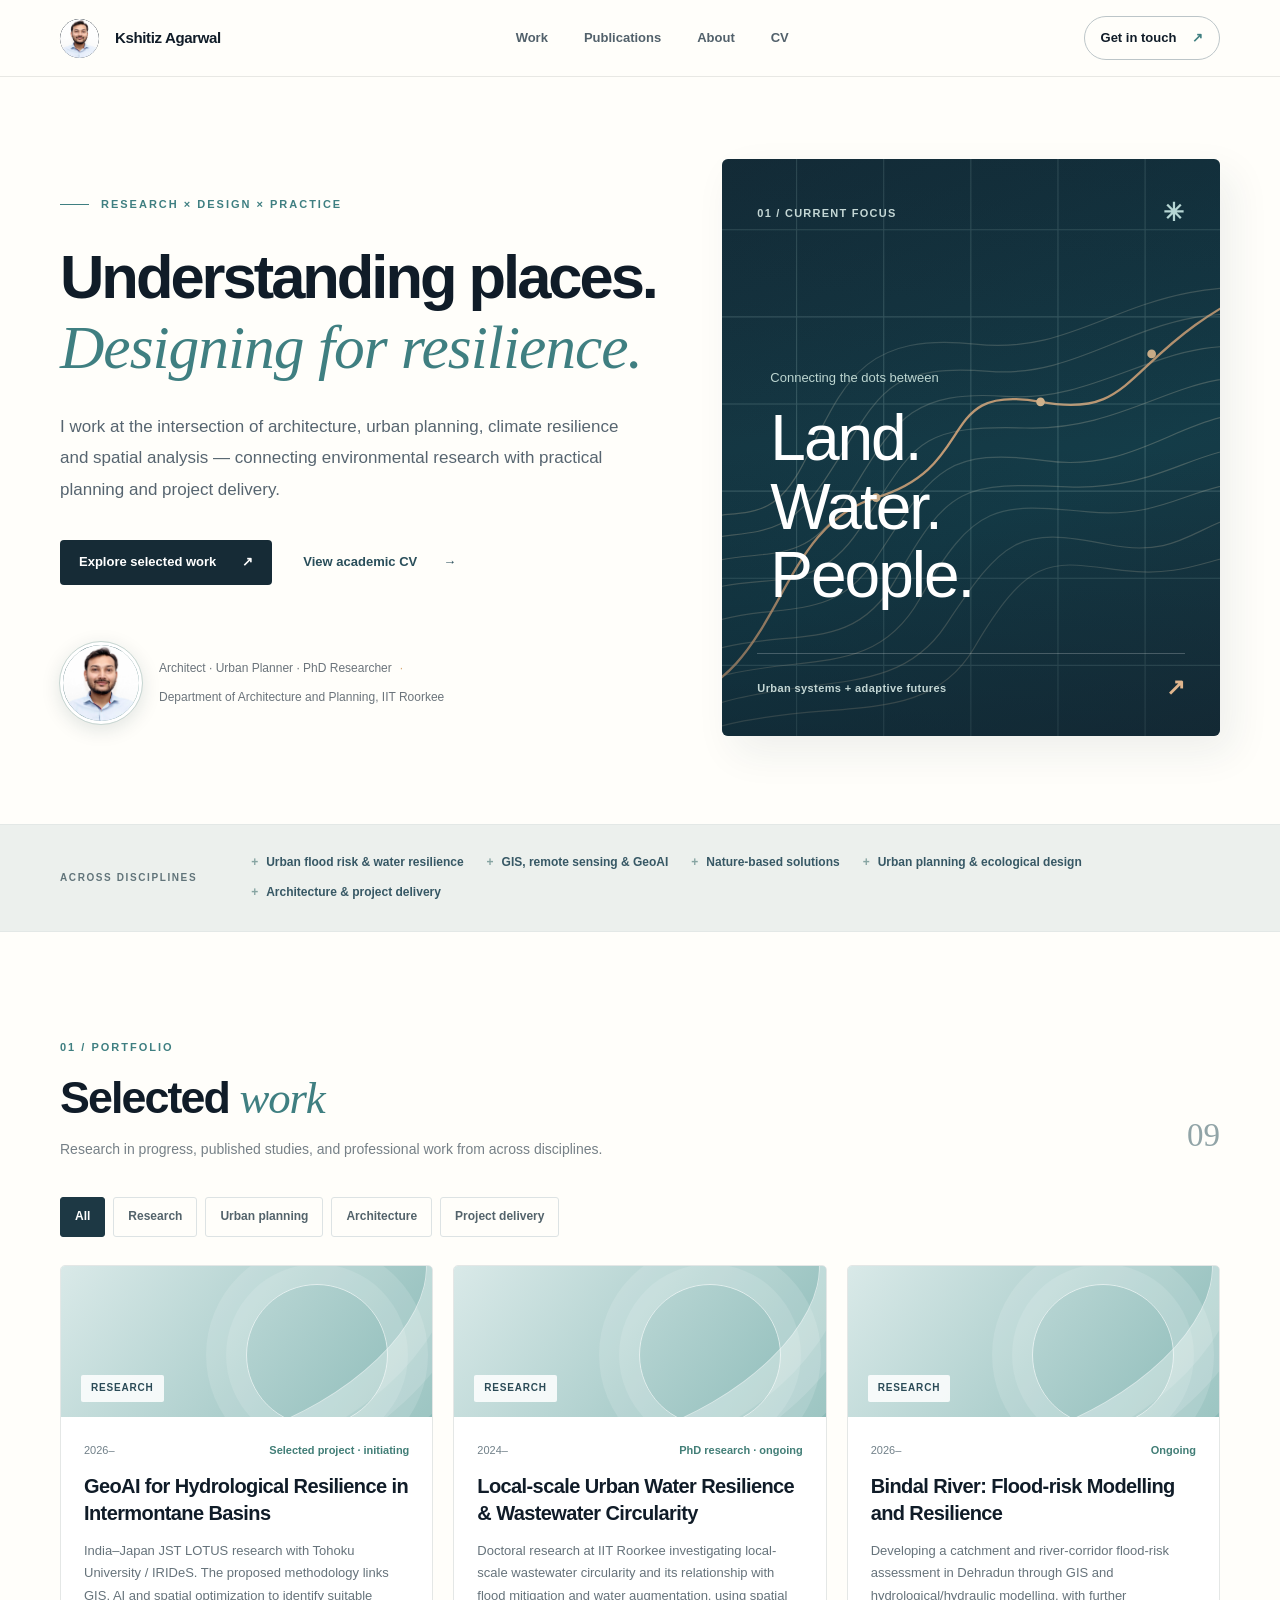
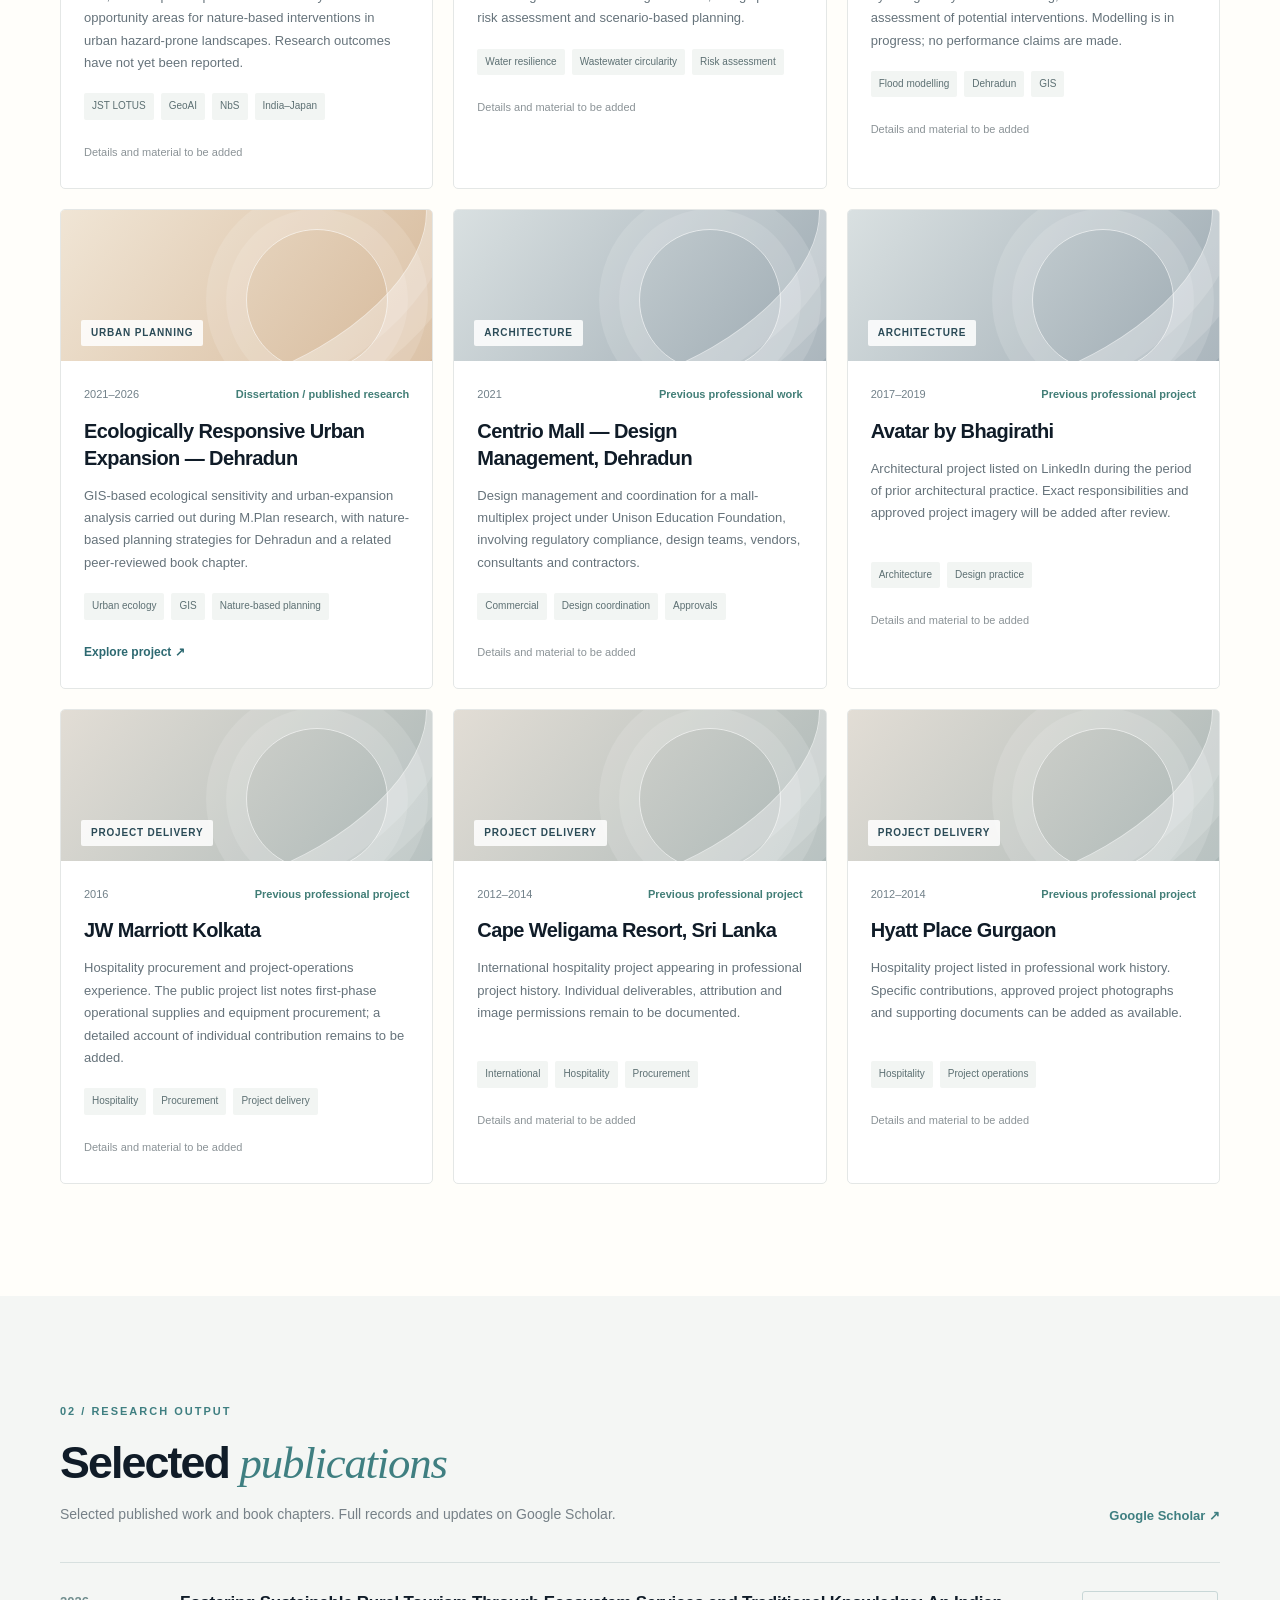
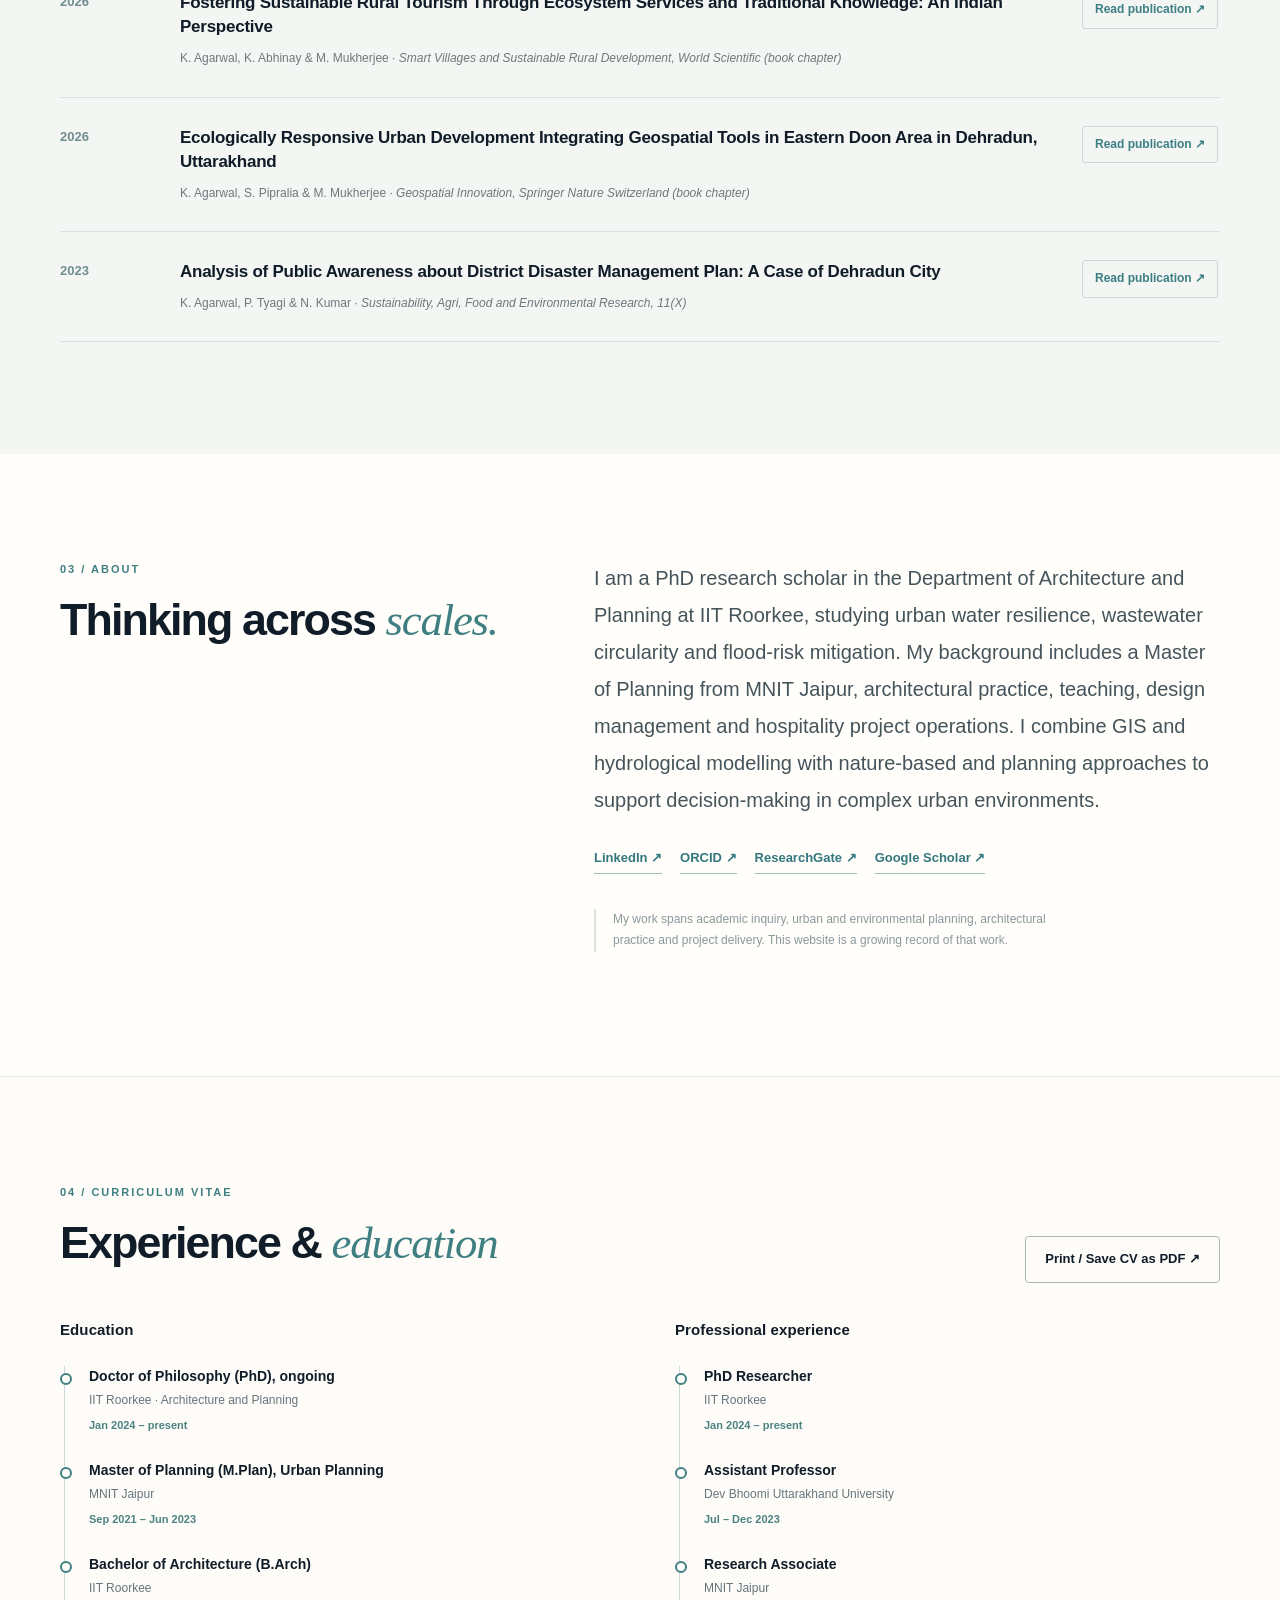
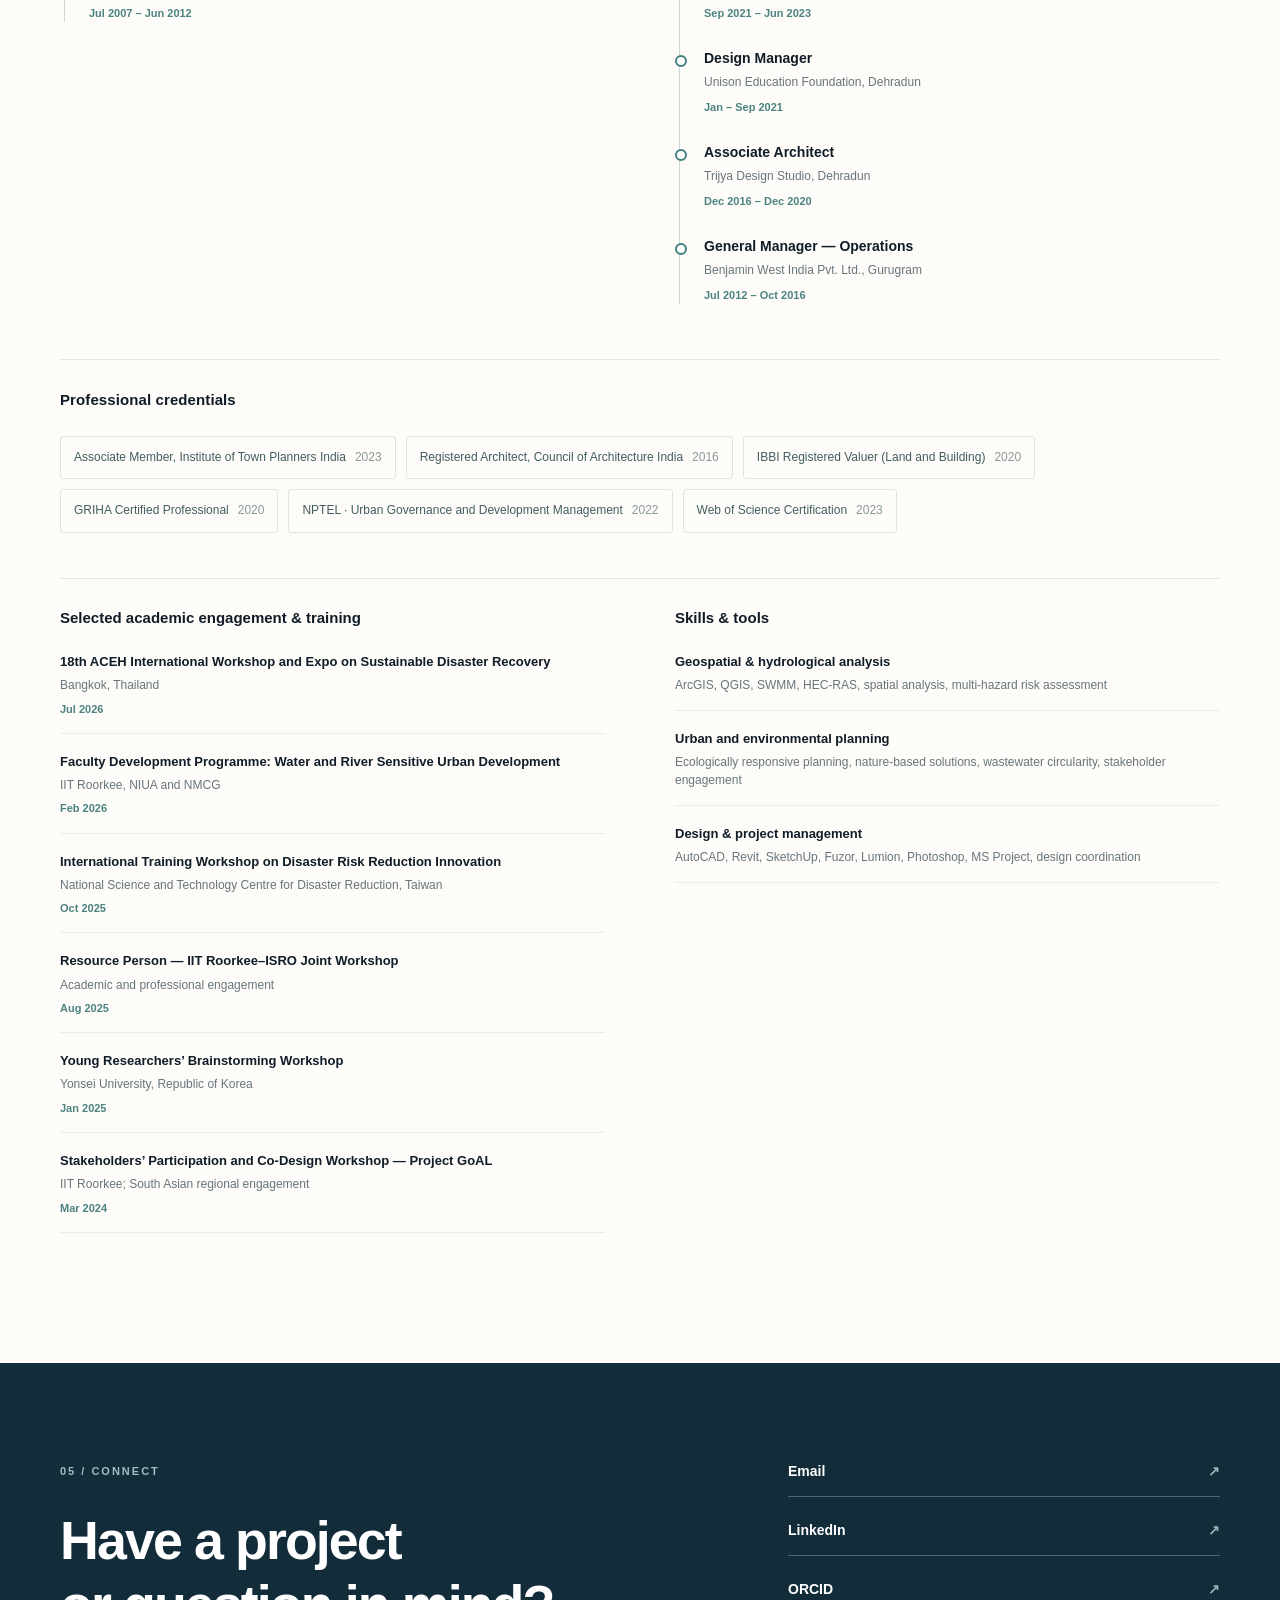
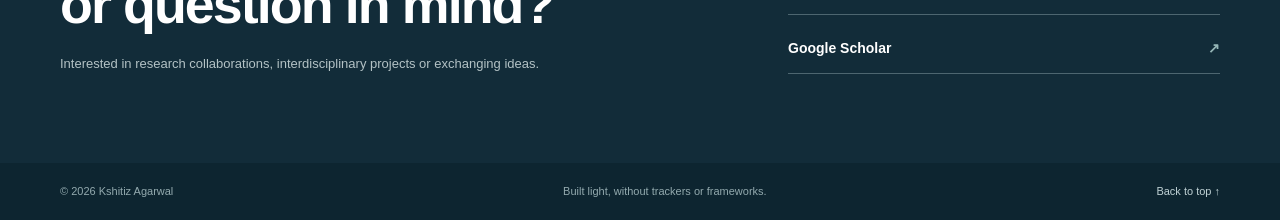
==== commit c191058f: "Add files via upload" ====
--- a/index.html
+++ b/index.html
@@ -14,7 +14,7 @@
   <a class="skip-link" href="#main">Skip to content</a>
   <header class="site-header">
     <div class="container header-inner">
-      <a class="brand" href="#top" aria-label="Kshitiz Agarwal home"><span class="brand-mark">ka<span>.</span></span><span class="brand-name">Kshitiz Agarwal</span></a>
+      <a class="brand" href="#top" aria-label="Kshitiz Agarwal home"><span class="brand-mark"><span class="brand-initials" id="brand-initials">ka<span>.</span></span><img id="brand-portrait-image" alt="" hidden decoding="async" /></span><span class="brand-name">Kshitiz Agarwal</span></a>
       <nav aria-label="Primary navigation" class="main-nav">
         <a href="#work">Work</a><a href="#publications">Publications</a><a href="#about">About</a><a href="#cv">CV</a>
       </nav>
--- a/styles.css
+++ b/styles.css
@@ -32,3 +32,10 @@
 .hero-portrait [hidden]{display:none!important}
 .hero-signature .hero-identity{margin:0;line-height:1.8}
 @media(max-width:680px){.hero-signature{gap:13px}.hero-portrait{width:70px;height:70px}.hero-portrait>span{font-size:23px}}
+
+/* Match the small header logo to the main portrait, keeping initials as fallback. */
+.brand-mark{overflow:hidden}
+.brand-mark>.brand-initials{color:#fff}
+.brand-mark>.brand-initials>span{color:var(--amber)}
+.brand-mark>img{display:block;width:100%;height:100%;object-fit:cover;object-position:center 30%;border-radius:inherit}
+.brand-mark>[hidden]{display:none!important}
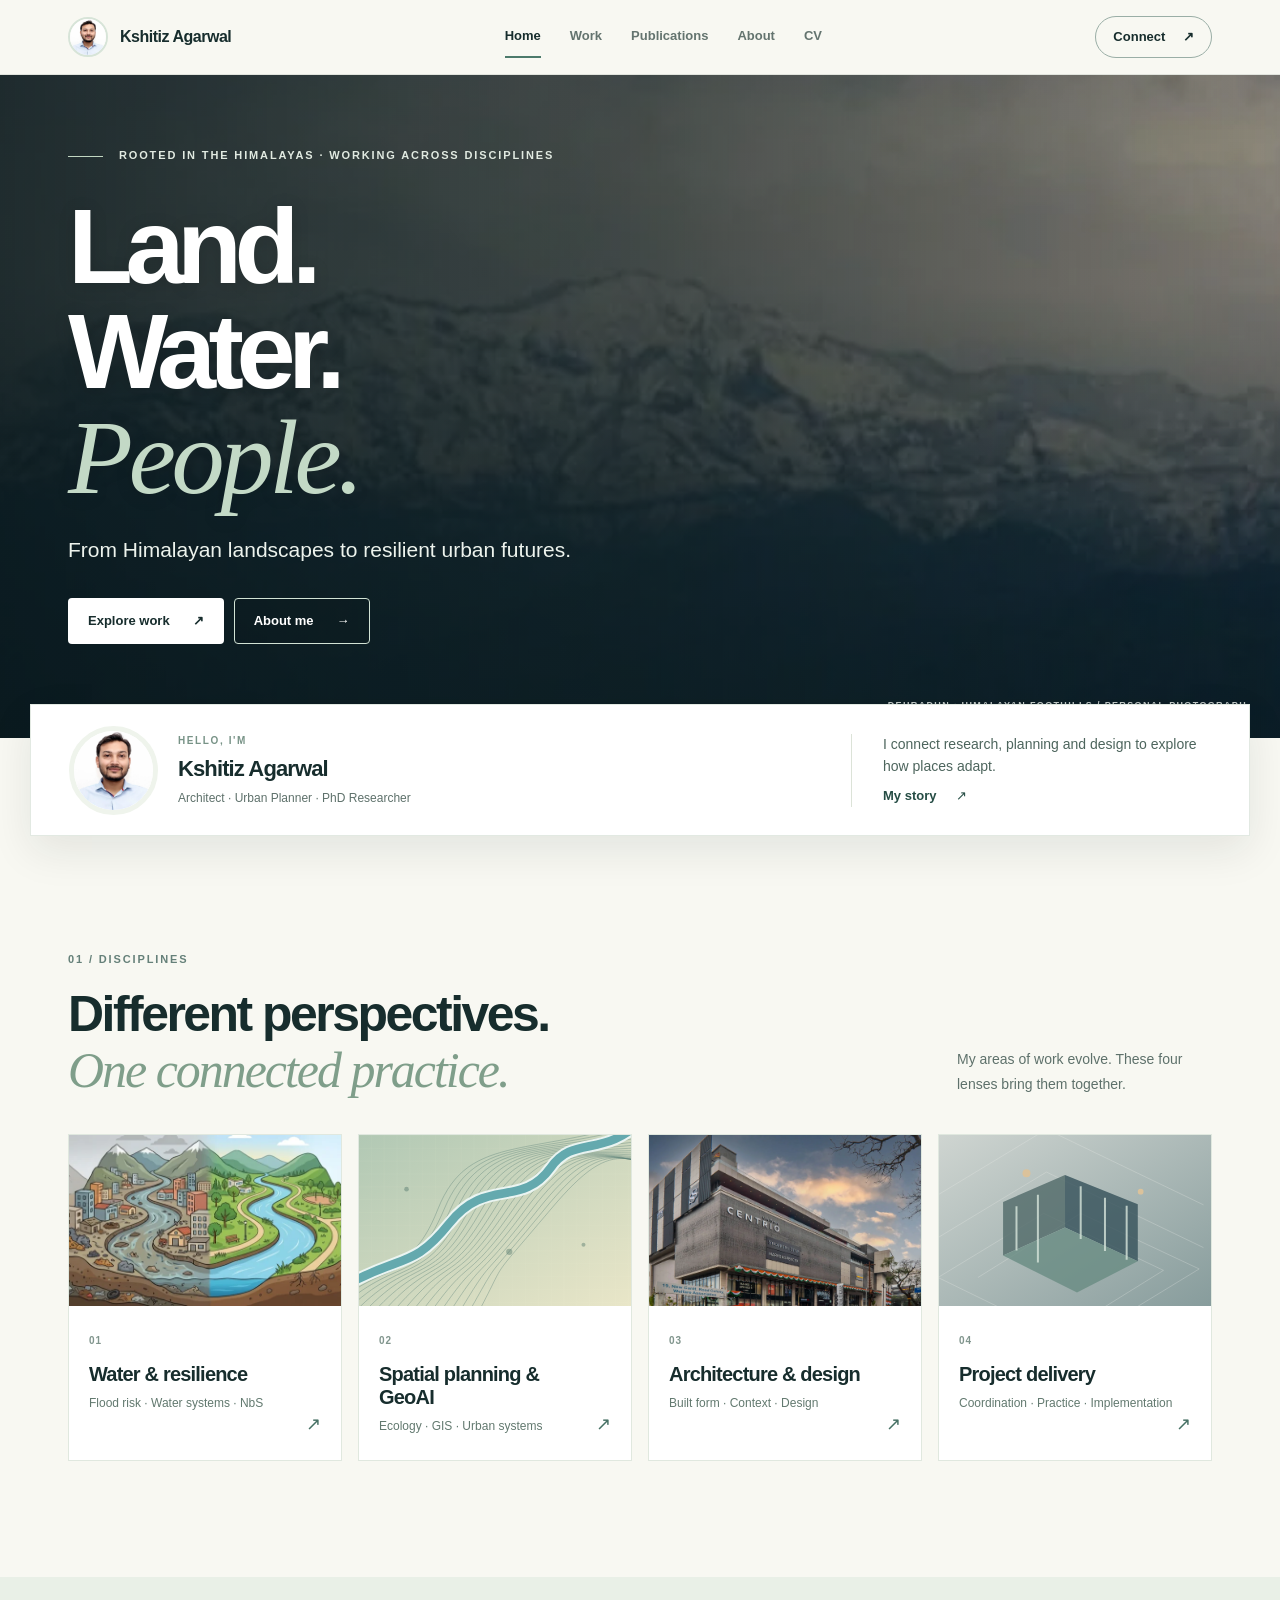
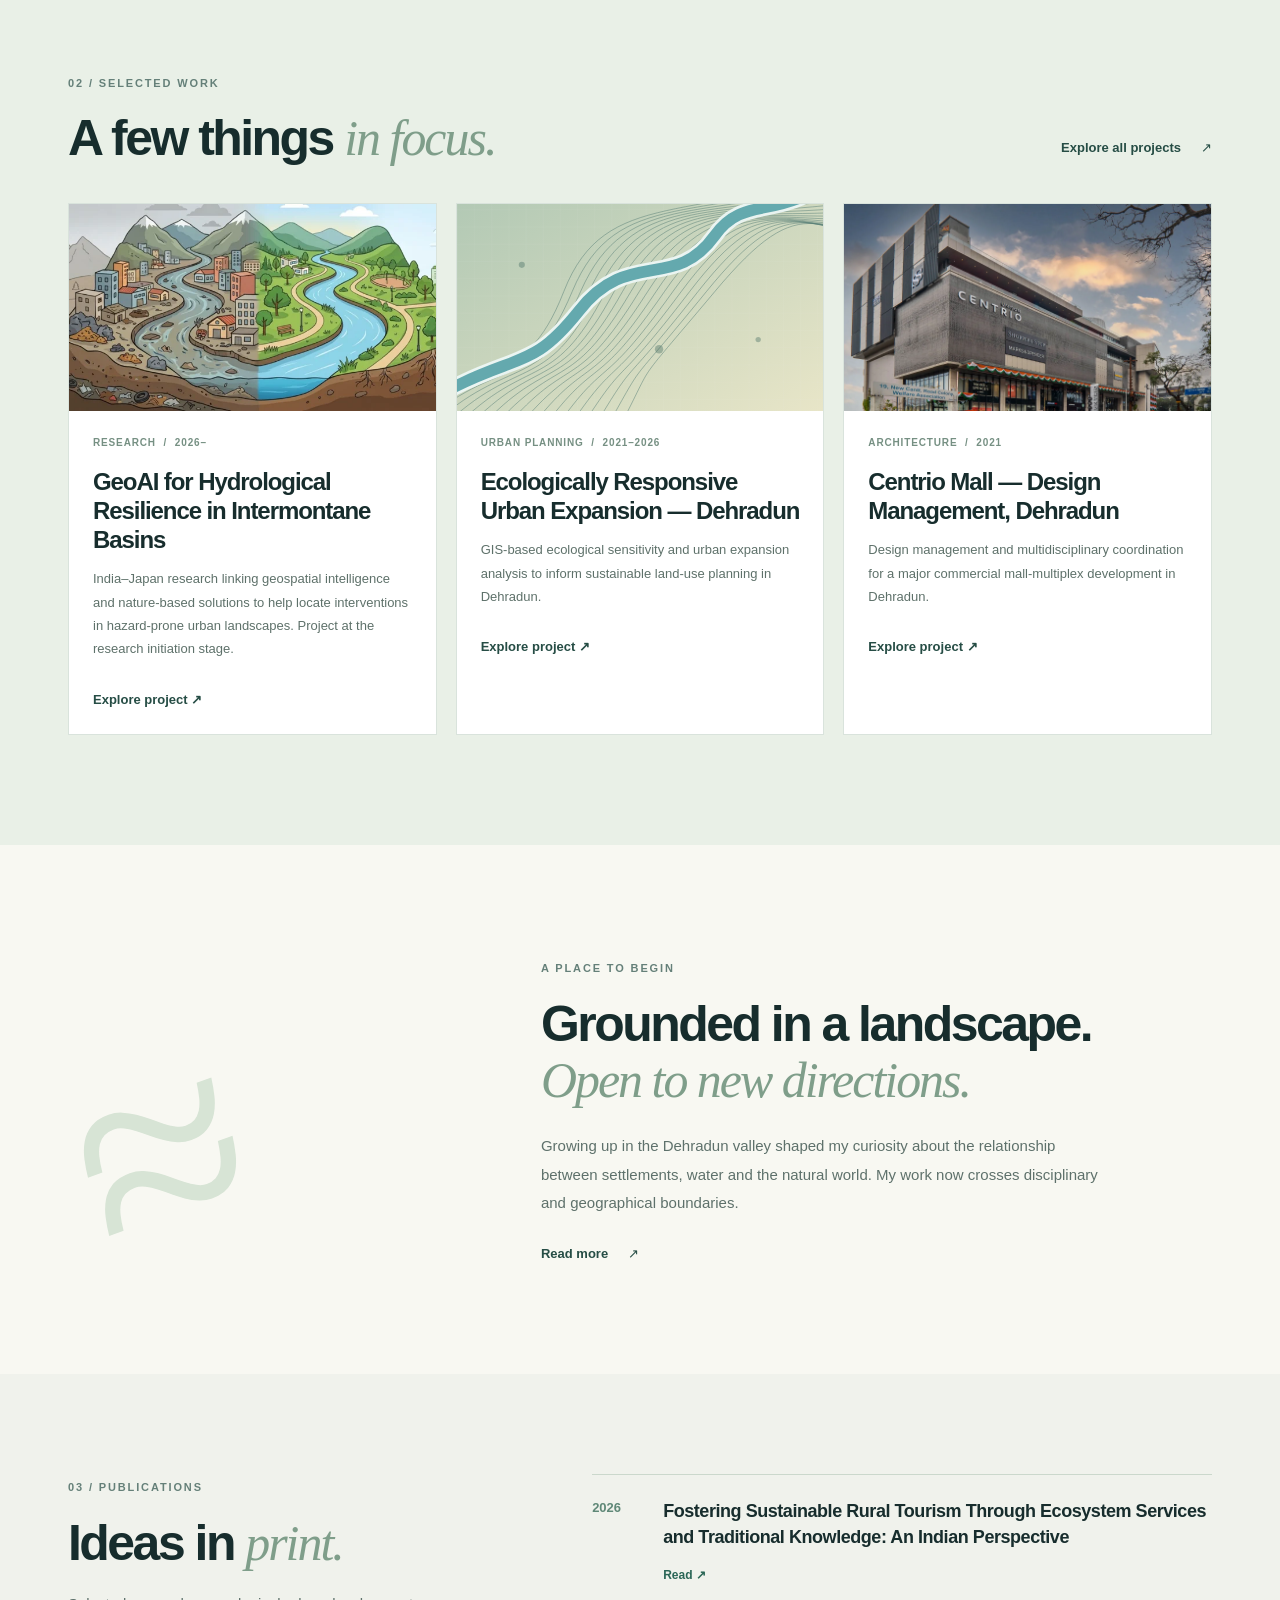
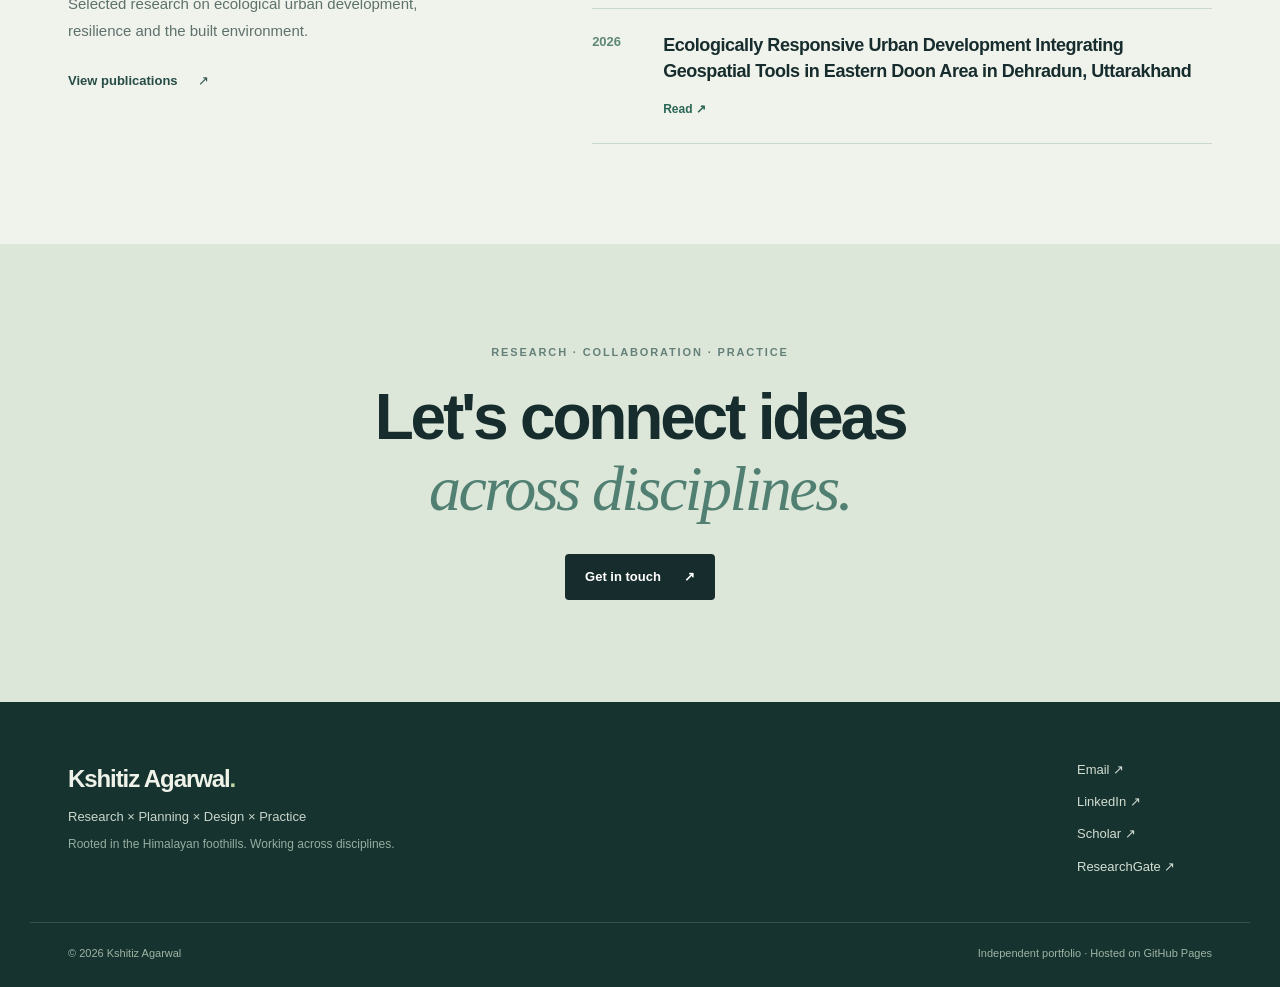
==== commit 20c74c58: "Add files via upload" ====
--- a/index.html
+++ b/index.html
@@ -1,67 +1,14 @@
-<!DOCTYPE html>
-<html lang="en">
-<head>
-  <meta charset="UTF-8" />
-  <meta name="viewport" content="width=device-width, initial-scale=1" />
-  <meta name="description" content="Kshitiz Agarwal — researcher, architect and urban planner. Research, projects, publications and CV." />
-  <meta name="theme-color" content="#101c28" />
-  <title>Kshitiz Agarwal | Research & Practice</title>
-  <link rel="stylesheet" href="styles.css" />
-  <script defer src="content.js"></script>
-  <script defer src="app.js"></script>
-</head>
-<body>
-  <a class="skip-link" href="#main">Skip to content</a>
-  <header class="site-header">
-    <div class="container header-inner">
-      <a class="brand" href="#top" aria-label="Kshitiz Agarwal home"><span class="brand-mark"><span class="brand-initials" id="brand-initials">ka<span>.</span></span><img id="brand-portrait-image" alt="" hidden decoding="async" /></span><span class="brand-name">Kshitiz Agarwal</span></a>
-      <nav aria-label="Primary navigation" class="main-nav">
-        <a href="#work">Work</a><a href="#publications">Publications</a><a href="#about">About</a><a href="#cv">CV</a>
-      </nav>
-      <a class="contact-pill" href="#contact">Get in touch <span aria-hidden="true">↗</span></a>
-    </div>
-  </header>
-  <main id="main">
-    <section id="top" class="hero container">
-      <div class="hero-copy">
-        <p class="eyebrow"><span class="eyebrow-line"></span> RESEARCH × DESIGN × PRACTICE</p>
-        <h1 id="profile-headline">Understanding places.<br/><em>Designing for resilience.</em></h1>
-        <p class="hero-intro" id="profile-intro"></p>
-        <div class="hero-actions"><a class="button button-primary" href="#work">Explore selected work <span aria-hidden="true">↗</span></a><a class="button button-ghost" href="#cv">View academic CV <span aria-hidden="true">→</span></a></div>
-        <div class="hero-signature">
-          <div class="hero-portrait" id="hero-portrait" aria-label="Profile photograph or initials">
-            <span id="portrait-initials">KA</span>
-            <img id="portrait-image" alt="Portrait of Kshitiz Agarwal" hidden decoding="async" />
-          </div>
-          <p class="hero-identity"><span id="profile-role"></span><span class="identity-sep">·</span><span id="profile-affiliation"></span></p>
-        </div>
-      </div>
-      <div class="hero-panel" aria-label="Interdisciplinary research and practice illustration">
-        <svg class="contour-art" viewBox="0 0 520 530" preserveAspectRatio="xMidYMid slice" aria-hidden="true">
-          <defs><linearGradient id="lineGrad" x1="0" y1="0" x2="1" y2="1"><stop stop-color="#b5d4d3" stop-opacity="0.1"/><stop offset="1" stop-color="#e4ae79" stop-opacity="0.7"/></linearGradient></defs>
-          <g fill="none" stroke="url(#lineGrad)" stroke-width="1.1" opacity=".75">
-            <path d="M-46 350 C38 305 68 352 105 282 S155 158 264 170 S410 98 570 122"/><path d="M-45 373 C40 322 74 372 125 296 S176 187 277 195 S431 115 564 151"/><path d="M-36 396 C47 339 94 392 141 320 S196 211 292 218 S450 146 552 181"/><path d="M-34 422 C47 360 105 419 157 341 S207 244 310 247 S462 181 552 206"/><path d="M-30 451 C61 389 122 443 172 368 S231 263 328 277 S467 214 550 239"/><path d="M-25 475 C65 412 142 473 191 386 S253 297 349 301 S471 253 551 266"/><path d="M-26 498 C77 439 163 493 213 404 S284 316 368 324 S470 285 553 299"/><path d="M-29 523 C88 461 184 508 237 428 S304 337 386 354 S472 315 557 324"/><path d="M-35 546 C98 477 210 539 263 449 S335 370 402 378 S492 354 550 362"/>
-          </g>
-          <path d="M-20 500 C88 479 77 340 173 311 S227 205 324 223 S395 173 545 109" stroke="#d4a67b" stroke-width="2.1" fill="none" stroke-linecap="round" opacity=".9"/>
-          <g fill="#d9b78e"><circle cx="173" cy="311" r="4"/><circle cx="324" cy="223" r="4"/><circle cx="426" cy="179" r="4"/></g>
-          <g stroke="#a4c8c5" opacity=".24"><path d="M20 0V530M100 0V530M180 0V530M260 0V530M340 0V530M420 0V530M500 0V530"/><path d="M0 65H520M0 145H520M0 225H520M0 305H520M0 385H520M0 465H520"/></g>
-        </svg>
-        <div class="panel-top"><span>01 / CURRENT FOCUS</span><span class="panel-cross">✳</span></div>
-        <div class="panel-center"><span class="panel-small">Connecting the dots between</span><strong>Land.<br/>Water.<br/>People.</strong></div>
-        <div class="panel-bottom"><span>Urban systems + adaptive futures</span><span>↗</span></div>
-      </div>
-    </section>
-    <section class="expertise-band" aria-label="Areas of focus"><div class="container"><div class="band-title">ACROSS DISCIPLINES</div><div class="expertise-list" id="focus-list"></div></div></section>
-    <section id="work" class="section container work-section">
-      <div class="section-header"><div><p class="eyebrow section-kicker">01 / PORTFOLIO</p><h2>Selected <em>work</em></h2><p class="section-subtitle">Research in progress, published studies, and professional work from across disciplines.</p></div><div class="section-counter" id="project-count"></div></div>
-      <div class="filter-bar" id="project-filters" role="group" aria-label="Filter projects"></div>
-      <div class="work-grid" id="project-grid"></div>
-    </section>
-    <section id="publications" class="section publications-section"><div class="container"><div class="section-header"><div><p class="eyebrow section-kicker">02 / RESEARCH OUTPUT</p><h2>Selected <em>publications</em></h2><p class="section-subtitle">Selected published work and book chapters. Full records and updates on Google Scholar.</p></div><a id="scholar-publications-link" class="inline-link hidden" href="#">Google Scholar ↗</a></div><div class="publication-list" id="publication-list"></div></div></section>
-    <section id="about" class="section container about-section"><div class="about-label"><p class="eyebrow section-kicker">03 / ABOUT</p><h2>Thinking across <em>scales.</em></h2></div><div class="about-content"><p id="profile-bio"></p><div class="about-links" id="about-links"></div><p class="small-note">My work spans academic inquiry, urban and environmental planning, architectural practice and project delivery. This website is a growing record of that work.</p></div></section>
-    <section id="cv" class="section cv-section"><div class="container"><div class="section-header"><div><p class="eyebrow section-kicker">04 / CURRICULUM VITAE</p><h2>Experience & <em>education</em></h2></div><button id="print-cv" class="button button-outline" type="button">Print / Save CV as PDF ↗</button></div><div class="print-identity"><h1 id="print-name">Kshitiz Agarwal</h1><p id="print-role"></p></div><div class="cv-columns"><div><h3>Education</h3><div id="education-list" class="timeline"></div></div><div><h3>Professional experience</h3><div id="experience-list" class="timeline"></div></div></div><div class="credential-group"><h3>Professional credentials</h3><div id="credential-list" class="credential-list"></div></div><div class="cv-additional"><div><h3>Selected academic engagement & training</h3><div id="engagement-list" class="short-list"></div></div><div><h3>Skills & tools</h3><div id="skills-list" class="short-list"></div></div></div></div></section>
-    <section id="contact" class="contact-section"><div class="container contact-inner"><div><p class="eyebrow">05 / CONNECT</p><h2>Have a project<br/>or question in mind?</h2><p>Interested in research collaborations, interdisciplinary projects or exchanging ideas.</p></div><div class="contact-links" id="contact-links"></div></div></section>
-  </main>
-  <footer class="footer"><div class="container footer-inner"><span>© <span id="current-year"></span> <span id="footer-name">Kshitiz Agarwal</span></span><span>Built light, without trackers or frameworks.</span><a href="#top">Back to top ↑</a></div></footer>
-</body>
-</html>
+<!DOCTYPE html><html lang="en"><head><meta charset="UTF-8"/><meta name="viewport" content="width=device-width, initial-scale=1"/><meta name="color-scheme" content="light"/><meta name="description" content="Kshitiz Agarwal: architect, urban planner and PhD researcher working across water resilience, ecological planning, design and practice in the Himalayan foothills."/><meta name="theme-color" content="#f7f7f0"/><title>Research, Planning &amp; Design — Kshitiz Agarwal</title><link rel="icon" href="assets/favicon.svg" type="image/svg+xml"/><link rel="preload" href="assets/images/portrait.webp" as="image"/><link rel="stylesheet" href="styles.css"/><script defer src="content.js"></script><script defer src="site.js"></script></head><body data-page="index"><a href="#main" class="skip-link">Skip to content</a>
+<header class="site-header"><div class="site-width header-layout">
+<a class="brand" href="index.html" aria-label="Kshitiz Agarwal — home"><img src="assets/images/portrait.webp" alt="" width="40" height="40"/><span>Kshitiz Agarwal</span></a>
+<nav class="desktop-nav" aria-label="Main navigation"><a href="index.html" aria-current="page">Home</a><a href="work.html">Work</a><a href="publications.html">Publications</a><a href="about.html">About</a><a href="cv.html">CV</a></nav>
+<a class="header-contact" href="mailto:kshitiz_a@ar.iitr.ac.in">Connect <span aria-hidden="true">↗</span></a>
+<button class="menu-toggle" type="button" aria-controls="mobile-links" aria-expanded="false" aria-label="Open navigation"><span></span><span></span><span></span></button>
+</div><nav class="mobile-links" id="mobile-links" aria-label="Mobile navigation" hidden><a href="index.html" aria-current="page">Home</a><a href="work.html">Work</a><a href="publications.html">Publications</a><a href="about.html">About</a><a href="cv.html">CV</a></nav></header><main id="main">
+<section class="hero" aria-label="Himalayan landscape introduction"><div class="hero-photo" role="img" aria-label="Personal photograph of Himalayan peaks above the Dehradun region"></div><div class="hero-shade"></div><div class="site-width hero-content"><p class="eyebrow eyebrow-light"><span class="eyebrow-line"></span> ROOTED IN THE HIMALAYAS · WORKING ACROSS DISCIPLINES</p><h1>Land.<br/>Water.<br/><em>People.</em></h1><p class="hero-subtitle">From Himalayan landscapes to resilient urban futures.</p><div class="hero-cta"><a class="btn btn-light" href="work.html">Explore work <span aria-hidden="true">↗</span></a><a class="btn btn-outline-light" href="about.html">About me <span aria-hidden="true">→</span></a></div></div><span class="hero-location">DEHRADUN · HIMALAYAN FOOTHILLS / PERSONAL PHOTOGRAPH</span></section>
+<div class="site-width identity-strip"><div class="identity-image"><img src="assets/images/portrait.webp" alt="Portrait of Kshitiz Agarwal" loading="eager" width="96" height="96"/></div><div class="identity-text"><span class="identity-label">HELLO, I'M</span><strong>Kshitiz Agarwal</strong><span>Architect · Urban Planner · PhD Researcher</span></div><div class="identity-note"><p>I connect research, planning and design to explore how places adapt.</p><a class="text-link" href="about.html">My story <span>↗</span></a></div></div>
+<section class="site-width section domains-section"><div class="section-heading"><div><span class="kicker">01 / DISCIPLINES</span><h2>Different perspectives.<br/><em>One connected practice.</em></h2></div><p>My areas of work evolve. These four lenses bring them together.</p></div><div class="domain-grid"><a class="domain-card" href="work.html?focus=water"><div class="domain-img"><img src="assets/images/water-systems.webp" alt="Illustration of urban rivers and nature-based restoration" loading="lazy"/></div><div class="domain-detail"><span>01</span><h3>Water & resilience</h3><p>Flood risk · Water systems · NbS</p><span class="domain-arrow" aria-hidden="true">↗</span></div></a><a class="domain-card" href="work.html?focus=planning"><div class="domain-img"><img src="assets/images/planning-contours.svg" alt="Illustrated mapping and terrain contours" loading="lazy"/></div><div class="domain-detail"><span>02</span><h3>Spatial planning & GeoAI</h3><p>Ecology · GIS · Urban systems</p><span class="domain-arrow" aria-hidden="true">↗</span></div></a><a class="domain-card" href="work.html?focus=architecture"><div class="domain-img"><img src="assets/images/centrio-mall.webp" alt="Centrio Mall architectural exterior in Dehradun" loading="lazy"/></div><div class="domain-detail"><span>03</span><h3>Architecture & design</h3><p>Built form · Context · Design</p><span class="domain-arrow" aria-hidden="true">↗</span></div></a><a class="domain-card" href="work.html?focus=delivery"><div class="domain-img"><img src="assets/images/delivery-graphic.svg" alt="Abstract architectural project-coordination illustration" loading="lazy"/></div><div class="domain-detail"><span>04</span><h3>Project delivery</h3><p>Coordination · Practice · Implementation</p><span class="domain-arrow" aria-hidden="true">↗</span></div></a></div></section>
+<section class="work-preview" id="selected-work"><div class="site-width"><div class="section-heading"><div><span class="kicker">02 / SELECTED WORK</span><h2>A few things <em>in focus.</em></h2></div><a class="text-link" href="work.html">Explore all projects <span aria-hidden="true">↗</span></a></div><div class="featured-grid" id="featured-grid"><p class="loading-note">Selected project highlights.</p></div></div></section>
+<section class="site-width interlude"><div class="interlude-mark" aria-hidden="true">≈</div><div><span class="kicker">A PLACE TO BEGIN</span><h2>Grounded in a landscape.<br/><em>Open to new directions.</em></h2><p>Growing up in the Dehradun valley shaped my curiosity about the relationship between settlements, water and the natural world. My work now crosses disciplinary and geographical boundaries.</p><a href="about.html" class="text-link">Read more <span aria-hidden="true">↗</span></a></div></section>
+<section class="publication-preview"><div class="site-width publication-preview-layout"><div><span class="kicker">03 / PUBLICATIONS</span><h2>Ideas in <em>print.</em></h2><p>Selected research on ecological urban development, resilience and the built environment.</p><a class="text-link" href="publications.html">View publications <span aria-hidden="true">↗</span></a></div><div id="publication-preview-items" class="publication-preview-items"></div></div></section>
+<section class="closing-cta"><div class="site-width"><span class="kicker">RESEARCH · COLLABORATION · PRACTICE</span><h2>Let's connect ideas<br/><em>across disciplines.</em></h2><a class="btn btn-dark" href="mailto:kshitiz_a@ar.iitr.ac.in">Get in touch <span aria-hidden="true">↗</span></a></div></section></main><footer class="site-footer"><div class="site-width footer-layout"><div><a class="footer-brand" href="index.html">Kshitiz Agarwal<span class="dot">.</span></a><p>Research × Planning × Design × Practice</p><small>Rooted in the Himalayan foothills. Working across disciplines.</small></div><div class="footer-right"><a href="mailto:kshitiz_a@ar.iitr.ac.in">Email ↗</a><a target="_blank" rel="noopener noreferrer" href="https://www.linkedin.com/in/kshitiz-agarwal30/">LinkedIn ↗</a><a target="_blank" rel="noopener noreferrer" href="https://scholar.google.com/citations?user=jjQREYoAAAAJ&amp;hl=en">Scholar ↗</a><a target="_blank" rel="noopener noreferrer" href="https://www.researchgate.net/profile/Kshitiz-Agarwal-4">ResearchGate ↗</a></div></div><div class="site-width footnote"><span>© <span id="year">2026</span> Kshitiz Agarwal</span><span>Independent portfolio · Hosted on GitHub Pages</span></div></footer></body></html>
--- a/styles.css
+++ b/styles.css
@@ -1,41 +1,9 @@
-:root{--ink:#101c28;--muted:#64707a;--pale:#f6f5f1;--paper:#fffefa;--line:#e1e5e5;--teal:#3f7f81;--amber:#d7aa78;--deep:#122b38;--serif:Georgia,'Times New Roman',serif;--sans:Inter,ui-sans-serif,-apple-system,BlinkMacSystemFont,'Segoe UI',sans-serif}
-*{box-sizing:border-box}html{scroll-behavior:smooth;scroll-padding-top:85px}body{margin:0;background:var(--paper);color:var(--ink);font-family:var(--sans);font-size:15px;line-height:1.65}a{color:inherit;text-decoration:none}button,input,textarea{font:inherit}button{cursor:pointer}.container{width:min(1160px,calc(100% - 72px));margin:auto}.hidden{display:none!important}.skip-link{position:absolute;left:-500px;top:10px;padding:10px;background:white;z-index:200}.skip-link:focus{left:10px}
-.site-header{position:sticky;top:0;z-index:100;background:rgba(255,254,250,.95);backdrop-filter:blur(14px);border-bottom:1px solid #e8e8e4}.header-inner{height:76px;display:flex;justify-content:space-between;align-items:center;gap:20px}.brand{display:flex;gap:16px;align-items:center}.brand-mark{background:var(--ink);color:white;width:39px;height:39px;border-radius:50%;display:grid;place-items:center;font-size:16px;font-weight:700;letter-spacing:-1.2px}.brand-mark span{color:var(--amber)}.brand-name{font-weight:680;letter-spacing:-.35px}.main-nav{display:flex;align-items:center;gap:36px;font-size:13px;color:#52616b;font-weight:600}.main-nav a:hover,.inline-link:hover,.footer a:hover{color:var(--teal)}.contact-pill{font-size:13px;border:1px solid #bcc5c8;border-radius:80px;padding:10px 16px;white-space:nowrap;font-weight:650}.contact-pill span{margin-left:12px;color:var(--teal)}.contact-pill:hover{background:var(--ink);color:white}
-.hero{padding-top:82px;padding-bottom:88px;display:grid;grid-template-columns:1.1fr .9fr;gap:54px;align-items:stretch}.hero-copy{padding-top:36px;padding-bottom:12px}.eyebrow{font-size:11px;letter-spacing:2px;font-weight:800;color:var(--teal);text-transform:uppercase;margin:0 0 29px;display:flex;align-items:center;gap:12px}.eyebrow-line{height:1px;width:29px;background:var(--teal)}h1,h2,h3,p{margin-top:0}h1{font-size:clamp(42px,4.8vw,73px);line-height:1.13;font-weight:620;letter-spacing:-3px;margin:0 0 29px}h1 em,h2 em{font-family:var(--serif);font-style:italic;font-weight:400;color:var(--teal);letter-spacing:-1px}.hero-intro{max-width:560px;font-size:17px;color:#576570;line-height:1.85;margin:0 0 35px}.hero-actions{display:flex;gap:12px;flex-wrap:wrap;margin-bottom:57px}.button{border:0;padding:14px 19px;font-size:13px;font-weight:700;border-radius:4px;display:inline-flex;align-items:center;justify-content:center;gap:26px;line-height:1.3}.button-primary{background:#162b36;color:white}.button-primary:hover{background:#285768}.button-ghost{color:#294e5a}.button-ghost:hover{background:#f0f2ef}.button-outline{background:transparent;border:1px solid #aab8bc;color:var(--ink)}.button-outline:hover{background:var(--ink);color:white}.hero-identity{font-size:12px;color:#6b747b;display:flex;gap:8px;align-items:center;flex-wrap:wrap}.identity-sep{color:var(--amber)}
-.hero-panel{background:linear-gradient(155deg,#152f3b 0%,#143c48 60%,#19333e 100%);border-radius:6px;min-height:536px;position:relative;overflow:hidden;color:white;isolation:isolate;box-shadow:12px 16px 40px #17323d13}.contour-art{position:absolute;inset:0;width:100%;height:100%;object-fit:cover;z-index:-1}.hero-panel:after{content:"";position:absolute;inset:0;background:linear-gradient(180deg,rgba(12,28,40,.24),transparent 50%,rgba(12,28,40,.45));z-index:-1}.panel-top,.panel-bottom{position:absolute;left:35px;right:35px;display:flex;justify-content:space-between;align-items:center;font-size:11px;letter-spacing:1.25px;font-weight:700;color:#c4d7d5}.panel-top{top:33px}.panel-cross{font-size:25px;color:#b6d6d4}.panel-bottom{bottom:29px;border-top:1px solid #ffffff38;padding-top:15px;letter-spacing:.4px}.panel-bottom span:last-child{font-size:23px;color:#e0b58d}.panel-center{position:absolute;top:36%;left:48px;right:30px}.panel-small{display:block;color:#bcd5d0;font-size:13px;margin-bottom:16px}.panel-center strong{font-size:clamp(49px,5vw,71px);line-height:1.07;letter-spacing:-2px;font-weight:500}
-.expertise-band{background:#ecf0ed;border-top:1px solid #e3e8e6;border-bottom:1px solid #e3e8e6;padding:28px 0}.expertise-band .container{display:flex;gap:54px;align-items:center}.band-title{font-size:10px;letter-spacing:1.6px;color:#61747a;font-weight:800;white-space:nowrap}.expertise-list{display:flex;gap:10px 23px;flex-wrap:wrap}.expertise-list span{color:#375865;font-weight:600;font-size:12px}.expertise-list span:before{content:"+";color:#86a4a2;font-weight:700;margin-right:8px}
-.section{padding-top:106px;padding-bottom:112px}.section-header{display:flex;justify-content:space-between;align-items:end;gap:24px;margin-bottom:35px}.section-kicker{margin-bottom:15px}h2{font-size:clamp(34px,3.5vw,49px);font-weight:620;letter-spacing:-1.9px;line-height:1.17;margin-bottom:14px}h2 em{letter-spacing:-1.2px}.section-subtitle{font-size:14px;color:#768087;max-width:620px;line-height:1.7;margin:0}.section-counter{font-family:var(--serif);color:#91a4a7;font-size:33px}.filter-bar{display:flex;gap:8px;flex-wrap:wrap;margin:0 0 28px}.filter-btn{background:transparent;border:1px solid #dde3e4;border-radius:3px;padding:9px 14px;font-size:12px;color:#53636b;font-weight:650}.filter-btn[aria-pressed="true"]{background:#1d3844;color:#fff;border-color:#1d3844}.filter-btn:hover:not([aria-pressed="true"]){border-color:#66888c;color:var(--ink)}
-.work-grid{display:grid;grid-template-columns:repeat(3,minmax(0,1fr));gap:20px}.work-card{border:1px solid #e4e7e6;border-radius:5px;overflow:hidden;background:white;transition:transform .2s,border-color .2s,box-shadow .2s}.work-card:hover{transform:translateY(-4px);border-color:#aac4c3;box-shadow:0 15px 38px #14262a0b}.work-visual{height:151px;position:relative;overflow:hidden;background-color:#e6eeeb}.work-visual.art-research{background:linear-gradient(128deg,#d9e9e8,#8cbbb8)}.work-visual.art-planning{background:linear-gradient(128deg,#f0e5d5,#d6b99a)}.work-visual.art-architecture{background:linear-gradient(128deg,#d9e0e1,#9daab2)}.work-visual.art-delivery{background:linear-gradient(128deg,#e2ddd5,#acb8b7)}.work-visual:before{content:"";position:absolute;width:120%;height:160%;left:-20%;top:-45%;border:1px solid #fff9;border-radius:44%;box-shadow:0 0 0 26px #ffffff21,0 0 0 50px #ffffff22,0 0 0 78px #ffffff25;transform:rotate(-24deg)}.work-visual:after{content:"";position:absolute;width:140px;height:140px;right:12%;top:12%;border:1px solid #ffffffa5;border-radius:50%;box-shadow:0 0 0 20px #ffffff1f,0 0 0 40px #ffffff21}.work-visual.has-image:before,.work-visual.has-image:after{display:none}.work-visual img{width:100%;height:100%;display:block;object-fit:cover}.visual-label{position:absolute;bottom:15px;left:20px;z-index:2;background:#ffffffd9;color:#2b4b57;padding:5px 10px;font-size:10px;letter-spacing:.8px;text-transform:uppercase;font-weight:800;border-radius:2px}.card-content{padding:24px 23px 25px}.card-meta{font-size:11px;color:#718089;display:flex;justify-content:space-between;gap:12px;margin-bottom:14px}.card-status{color:#427e77;font-weight:750}.work-card h3{font-size:20px;line-height:1.35;letter-spacing:-.6px;font-weight:660;margin-bottom:13px}.work-card p{font-size:13px;line-height:1.72;color:#66737b;min-height:85px;margin:0 0 19px}.tag-list{display:flex;flex-wrap:wrap;gap:7px;margin-bottom:19px}.tag-list span{font-size:10px;background:#f2f5f3;padding:5px 8px;color:#5d7073;border-radius:2px}.card-link{display:inline-flex;align-items:center;gap:9px;color:#2d6971;font-size:12px;font-weight:700}.card-link:hover{text-decoration:underline}.card-muted{color:#8b9397;font-size:11px}.empty-results{padding:30px;color:#637078}
-.publications-section{background:#f4f6f4}.inline-link{font-size:13px;font-weight:700;color:var(--teal);white-space:nowrap}.publication-list{border-top:1px solid #d7e0df}.publication-row{display:grid;grid-template-columns:92px 1fr auto;gap:28px;border-bottom:1px solid #d7e0df;padding:28px 2px 28px 0;align-items:start}.pub-year{color:#718e8e;font-size:13px;font-weight:700}.pub-title{font-size:17px;letter-spacing:-.25px;font-weight:660;line-height:1.45;margin-bottom:8px}.pub-details{color:#6e787d;font-size:12px;line-height:1.7;margin:0}.pub-venue{font-style:italic}.pub-link{font-size:12px;font-weight:700;color:#3b7e83;border:1px solid #c8d7d7;border-radius:3px;padding:8px 12px;white-space:nowrap}.pub-link:hover{background:#e1ebea}
-.about-section{display:grid;grid-template-columns:40% 1fr;gap:70px}.about-content>p:first-child{font-size:20px;line-height:1.85;color:#45545b;margin:0 0 28px}.about-links{display:flex;gap:18px;flex-wrap:wrap}.about-links a{font-size:13px;color:#34777f;font-weight:700;border-bottom:1px solid #9dbebd;padding-bottom:4px}.about-links a:hover{color:var(--ink)}.small-note{margin-top:35px;color:#8b989c;font-size:12px;border-left:2px solid #d9e3e1;padding-left:17px;max-width:470px;line-height:1.8}
-.cv-section{background:#fdfcf9;border-top:1px solid #eaeae6}.cv-columns{display:grid;grid-template-columns:1fr 1fr;gap:70px}.cv-columns h3,.credential-group h3{font-size:15px;letter-spacing:.1px;margin-bottom:23px}.timeline{border-left:1px solid #cdd9d7;margin-left:4px;padding-left:24px}.timeline-item{position:relative;margin-bottom:26px}.timeline-item:last-child{margin-bottom:0}.timeline-item:before{content:"";position:absolute;left:-29px;top:7px;border:2px solid var(--teal);background:#fffefa;width:8px;height:8px;border-radius:50%}.timeline-item strong{display:block;font-size:14px;font-weight:650;line-height:1.5}.timeline-item .detail{font-size:12px;color:#67757c;display:block;margin-top:4px}.timeline-item .period{color:#4c8380;font-size:11px;font-weight:700;margin-top:5px;display:block}.credential-group{margin-top:55px;border-top:1px solid #e4e8e5;padding-top:28px}.credential-list{display:flex;flex-wrap:wrap;gap:10px}.credential{font-size:12px;border:1px solid #dce5e2;border-radius:3px;padding:11px 13px;color:#425d62}.credential span{color:#8a9998;margin-left:9px}.print-identity{display:none}
-.contact-section{background:#122c39;color:#fff;padding:84px 0 89px}.contact-inner{display:grid;grid-template-columns:1.2fr .8fr;gap:80px;align-items:end}.contact-section .eyebrow{color:#9bbfc0}.contact-section h2{font-size:clamp(38px,4.2vw,57px);line-height:1.18;margin-bottom:17px}.contact-section p:not(.eyebrow){font-size:13px;color:#b3c2c5;max-width:530px;margin-bottom:0}.contact-links{display:flex;flex-direction:column;gap:9px}.contact-links a{display:flex;justify-content:space-between;align-items:center;border-bottom:1px solid #4d6670;padding:13px 0;font-weight:600;font-size:14px}.contact-links a:hover{color:#e6bf98}.contact-links a span{color:#95b6b7}.footer{background:#0d2530;color:#93aaae;padding:19px 0}.footer-inner{display:flex;justify-content:space-between;gap:20px;font-size:11px}.footer a{color:#c0d2d5}
-@media(max-width:1000px){.hero{gap:28px}.hero-panel{min-height:490px}.work-grid{grid-template-columns:repeat(2,minmax(0,1fr))}.container{width:min(1160px,calc(100% - 48px))}.hero-copy{padding-top:10px}.main-nav{gap:18px}.hero-identity{line-height:1.8}}
-@media(max-width:680px){.container{width:calc(100% - 36px)}.header-inner{height:69px}.brand-name{display:none}.main-nav{gap:15px}.main-nav a{font-size:12px}.contact-pill{display:none}.hero{grid-template-columns:1fr;padding-top:45px;padding-bottom:49px}.hero-panel{min-height:360px}.hero-copy{padding-bottom:0}.hero-intro{font-size:15px}.hero-actions{margin-bottom:29px}.hero h1{font-size:clamp(39px,9vw,59px);letter-spacing:-1.8px}.panel-center{top:30%;left:32px}.panel-center strong{font-size:49px}.expertise-band .container{display:block}.band-title{margin-bottom:12px}.expertise-list{gap:9px 15px}.section{padding-top:75px;padding-bottom:78px}.section-header{align-items:start}.section-counter{font-size:24px}.work-grid{grid-template-columns:1fr}.publication-row{grid-template-columns:52px 1fr;gap:14px}.pub-link{grid-column:2;justify-self:start}.about-section{grid-template-columns:1fr;gap:18px}.about-content>p:first-child{font-size:17px}.cv-columns{grid-template-columns:1fr;gap:35px}.cv-section .section-header{flex-direction:column}.contact-inner{grid-template-columns:1fr;gap:37px}.footer-inner{flex-wrap:wrap;gap:10px}.footer-inner span:nth-child(2){display:none}}
-@media print{html,body{background:white!important;color:#111!important;font-size:11pt}.site-header,.hero,.expertise-band,.work-section,.publications-section,.about-section,.contact-section,.footer,.cv-section .section-header, #print-cv{display:none!important}.cv-section{display:block!important;border:0;padding:0!important}.cv-section>.container{width:100%!important;max-width:100%;padding:0 15mm}.print-identity{display:block!important;margin-bottom:20pt;border-bottom:1px solid #999;padding-bottom:10pt}.print-identity h1{font-size:25pt;margin-bottom:4pt;letter-spacing:0}.print-identity p{font-size:10pt;color:#555;margin-bottom:0}.cv-columns{gap:25pt}.credential-group{margin-top:24pt}.timeline-item{break-inside:avoid}.timeline-item strong{font-size:11pt}.timeline-item .detail,.timeline-item .period{font-size:9pt}.credential{font-size:9pt}*{box-shadow:none!important}}
-
-/* CV extensions added from the October 2026 resume */
-.cv-additional{display:grid;grid-template-columns:1fr 1fr;gap:70px;margin-top:45px;padding-top:27px;border-top:1px solid #e4e8e5}
-.cv-additional h3{font-size:15px;margin-bottom:21px}
-.short-item{margin-bottom:18px;padding-bottom:15px;border-bottom:1px solid #e9eeeb}
-.short-item strong{display:block;font-size:13px;font-weight:650;line-height:1.55}
-.short-item .detail{display:block;font-size:12px;line-height:1.55;margin-top:4px;color:#67757c}
-.short-item .period{display:block;font-size:11px;font-weight:700;color:#4c8380;margin-top:5px}
-@media(max-width:680px){.cv-additional{grid-template-columns:1fr;gap:22px}}
-@media print{.cv-additional{gap:25pt;margin-top:22pt;break-before:auto}.short-item{break-inside:avoid}.short-item strong{font-size:10pt}.short-item .detail,.short-item .period{font-size:9pt}}
-
-/* Photo-ready portrait: displays initials until portrait.jpg is uploaded. */
-.hero-signature{display:flex;align-items:center;gap:17px;margin-top:4px}
-.hero-portrait{flex:0 0 auto;width:82px;height:82px;display:grid;place-items:center;overflow:hidden;border-radius:50%;background:linear-gradient(135deg,#234c57,#80aaa7);border:3px solid #fff;outline:1px solid #c7d6d2;color:white;box-shadow:0 5px 20px #122b3822}
-.hero-portrait>span{font-weight:700;font-size:26px;letter-spacing:1px}
-.hero-portrait img{width:100%;height:100%;object-fit:cover;object-position:center 30%;display:block}
-.hero-portrait [hidden]{display:none!important}
-.hero-signature .hero-identity{margin:0;line-height:1.8}
-@media(max-width:680px){.hero-signature{gap:13px}.hero-portrait{width:70px;height:70px}.hero-portrait>span{font-size:23px}}
-
-/* Match the small header logo to the main portrait, keeping initials as fallback. */
-.brand-mark{overflow:hidden}
-.brand-mark>.brand-initials{color:#fff}
-.brand-mark>.brand-initials>span{color:var(--amber)}
-.brand-mark>img{display:block;width:100%;height:100%;object-fit:cover;object-position:center 30%;border-radius:inherit}
-.brand-mark>[hidden]{display:none!important}
+:root{--paper:#f8f8f2;--white:#fff;--ink:#172d2d;--ink2:#244642;--muted:#5e716b;--line:#dce3d8;--sage:#dce7da;--mint:#c0d4c2;--accent:#b6d5ae;--gold:#c8af81;--shadow:0 15px 40px rgba(18,38,33,.09)}
+*{box-sizing:border-box}html{scroll-behavior:smooth;scroll-padding-top:90px}body{margin:0;background:var(--paper);color:var(--ink);font-family:ui-sans-serif,-apple-system,BlinkMacSystemFont,'Segoe UI',sans-serif;-webkit-font-smoothing:antialiased;font-size:15px;line-height:1.55}img{max-width:100%}a{text-decoration:none;color:inherit}button{font:inherit}h1,h2,h3,p{margin-top:0}h1,h2,h3{line-height:1.11}h2{font-size:clamp(32px,3.9vw,55px);letter-spacing:-.05em;font-weight:630}h2 em,h1 em{font-family:Georgia,'Times New Roman',serif;font-weight:400;letter-spacing:-.04em;color:#7f9e8a}::selection{background:#bcd4bf;color:#142b28}.site-width{max-width:1220px;margin:0 auto;padding:0 38px}.skip-link{position:absolute;top:-80px;left:12px;background:#fff;color:#111;padding:12px;z-index:1000}.skip-link:focus{top:12px}.site-header{position:relative;z-index:50;background:rgba(248,248,242,.98);border-bottom:1px solid rgba(21,51,43,.1)}.header-layout{height:74px;display:flex;align-items:center;justify-content:space-between;gap:30px}.brand{display:flex;align-items:center;gap:12px;white-space:nowrap;font-size:16px;font-weight:740;letter-spacing:-.03em}.brand img{width:40px;height:40px;border-radius:50%;object-fit:cover;object-position:center 30%;border:2px solid #d7e4d8}.desktop-nav{display:flex;align-items:center;gap:29px;font-size:13px;font-weight:580;color:#64746f}.desktop-nav a{border-bottom:2px solid transparent;padding:10px 0}.desktop-nav a[aria-current="page"],.desktop-nav a:hover{color:var(--ink);border-color:#4c7a6b}.header-contact{border:1px solid #9aaea6;padding:10px 17px;border-radius:60px;font-size:13px;font-weight:700;white-space:nowrap;transition:background .2s}.header-contact:hover{background:var(--ink);color:#fff}.header-contact span{margin-left:14px}.menu-toggle{display:none;border:0;background:none;padding:12px;cursor:pointer;flex-direction:column;gap:4px}.menu-toggle span{width:21px;height:2px;background:var(--ink);border-radius:3px}.mobile-links{padding:10px 25px 24px;border-top:1px solid var(--line);background:var(--paper)}.mobile-links:not([hidden]){display:flex;flex-direction:column;gap:10px}.mobile-links a{padding:8px 0}.eyebrow,.kicker{font-size:11px;letter-spacing:.17em;font-weight:800;color:#658079}.eyebrow-light{color:#e1eae1}.eyebrow-line{display:inline-block;width:35px;height:1px;background:#c1d7c2;vertical-align:middle;margin-right:11px}.hero{min-height:568px;position:relative;overflow:hidden;background:#192d35}.hero-photo{position:absolute;inset:0;background:url('assets/images/himalayas.webp') center 43% / cover no-repeat;transform:scale(1.012)}.hero-shade{position:absolute;inset:0;background:linear-gradient(90deg,rgba(9,24,28,.8) 0%,rgba(12,28,31,.54) 52%,rgba(9,23,28,.1) 100%),linear-gradient(0deg,rgba(10,27,31,.72),rgba(10,27,31,.1) 68%)}.hero-content{position:relative;z-index:1;display:flex;flex-direction:column;justify-content:center;min-height:568px;padding-top:72px;padding-bottom:94px;color:white}.hero-content .eyebrow{margin-bottom:30px}.hero h1{font-size:clamp(64px,8.3vw,117px);letter-spacing:-.07em;line-height:.99;font-weight:690;margin-bottom:23px;text-shadow:0 2px 18px rgba(0,0,0,.14)}.hero h1 em{color:#c3d9c6;font-style:italic}.hero-subtitle{font-size:clamp(16px,1.75vw,21px);color:#edf3ed;max-width:510px;margin-bottom:32px;font-weight:350;line-height:1.55}.hero-cta{display:flex;gap:10px;flex-wrap:wrap}.btn{display:inline-flex;align-items:center;justify-content:center;gap:23px;padding:12px 19px;border-radius:4px;white-space:nowrap;font-size:13px;font-weight:710;border:1px solid transparent;cursor:pointer;transition:transform .2s,background .2s;min-height:46px}.btn:hover{transform:translateY(-2px)}.btn-light{background:var(--white);color:var(--ink)}.btn-outline-light{border-color:#d2e3d5;color:#fff;background:rgba(0,0,0,.07)}.btn-outline-light:hover{background:rgba(255,255,255,.15)}.btn-dark{background:var(--ink);color:white}.hero-location{position:absolute;right:33px;bottom:25px;z-index:1;color:#f0f5f0;font-size:9px;letter-spacing:.15em;font-weight:700;opacity:.8}.identity-strip{position:relative;z-index:5;display:flex;align-items:center;gap:20px;background:#fff;border:1px solid #e2e9e2;box-shadow:var(--shadow);min-height:132px;margin-top:-34px;padding-top:20px;padding-bottom:20px}.identity-image{flex:0 0 auto}.identity-image img{display:block;width:89px;height:89px;border-radius:50%;object-fit:cover;object-position:center 27%;border:5px solid #eff4ec}.identity-text{display:flex;flex-direction:column;gap:3px}.identity-text .identity-label{color:#789387;font-size:10px;font-weight:750;letter-spacing:.16em}.identity-text strong{font-size:22px;letter-spacing:-.04em}.identity-text>span:last-child{font-size:12px;color:var(--muted)}.identity-note{border-left:1px solid var(--line);padding-left:31px;max-width:360px;margin-left:auto}.identity-note p{font-size:14px;color:#4d655d;margin-bottom:6px}.text-link{font-weight:750;font-size:13px;display:inline-flex;align-items:center;gap:20px;color:#264d45;transition:gap .2s}.text-link:hover{gap:28px}.text-link span{font-weight:500}.section{padding-top:115px;padding-bottom:116px}.section-heading{display:flex;justify-content:space-between;gap:30px;align-items:end;margin-bottom:36px}.section-heading h2{margin-bottom:0}.section-heading .kicker{display:block;margin-bottom:19px}.section-heading>p{color:var(--muted);font-size:14px;max-width:255px;line-height:1.8;margin-bottom:1px}.section-heading>.text-link{margin-bottom:8px}.domain-grid{display:grid;grid-template-columns:repeat(4,minmax(0,1fr));gap:16px}.domain-card{background:#fff;border:1px solid #e0e8df;min-width:0;overflow:hidden;transition:box-shadow .2s,transform .2s}.domain-card:hover{transform:translateY(-5px);box-shadow:var(--shadow)}.domain-img{height:171px;overflow:hidden;background:#d8e3d6}.domain-img img{width:100%;height:100%;object-fit:cover;display:block;transition:transform .4s}.domain-card:hover .domain-img img{transform:scale(1.045)}.domain-detail{position:relative;padding:21px 20px 24px;min-height:154px}.domain-detail>span:first-child{font-size:10px;color:#80958d;font-weight:750;letter-spacing:.1em}.domain-detail h3{font-size:20px;letter-spacing:-.04em;margin:13px 25px 8px 0;font-weight:690;line-height:1.13}.domain-detail p{font-size:12px;color:#62796f;margin-bottom:0}.domain-arrow{position:absolute;right:20px;bottom:21px;font-size:18px;color:#477165}.work-preview{background:#e9f0e7;padding:98px 0 110px}.featured-grid{display:grid;grid-template-columns:repeat(3,minmax(0,1fr));gap:19px}.featured-card,.project-card{background:#fff;overflow:hidden;border:1px solid #d9e3dc;min-width:0;transition:transform .2s,box-shadow .2s}.featured-card:hover,.project-card:hover{transform:translateY(-3px);box-shadow:var(--shadow)}.featured-img,.project-img{height:207px;overflow:hidden;background:#b3c8bd}.featured-img img,.project-img img{width:100%;height:100%;object-fit:cover;display:block;transition:transform .4s}.featured-card:hover img,.project-card:hover img{transform:scale(1.035)}.featured-card-body,.project-card-body{padding:24px}.card-meta{font-size:10px;color:#769083;font-weight:760;letter-spacing:.085em;text-transform:uppercase;margin-bottom:17px}.card-meta span:nth-child(2){margin:0 4px}.featured-card h3,.project-card h3{font-size:24px;line-height:1.21;letter-spacing:-.045em;font-weight:680;margin-bottom:13px;min-height:54px}.card-description{color:#5e716a;font-size:13px;line-height:1.8;margin-bottom:0}.featured-card-body{min-height:268px;display:flex;flex-direction:column}.featured-card-body .card-bottom{margin-top:auto;padding-top:26px}.plain-art{background:linear-gradient(145deg,#b3c9b9,#e1e9dc)}.interlude{display:grid;grid-template-columns:1fr 1.55fr;gap:40px;align-items:center;padding-top:110px;padding-bottom:110px}.interlude-mark{font-family:Georgia,serif;font-size:310px;line-height:.65;color:#d7e4d5;letter-spacing:-.2em;transform:rotate(-20deg);user-select:none}.interlude h2{margin:19px 0 24px}.interlude p{color:var(--muted);max-width:560px;line-height:1.9}.interlude .text-link{margin-top:11px}.publication-preview{background:#f0f2ec;padding:100px 0}.publication-preview-layout{display:grid;grid-template-columns:1fr 1.35fr;gap:65px}.publication-preview h2{margin:19px 0}.publication-preview p{color:var(--muted);max-width:380px;line-height:1.8}.publication-preview .text-link{margin-top:12px}.publication-preview-items{border-top:1px solid #cbd8cc}.publication-compact{display:grid;grid-template-columns:55px 1fr;gap:16px;border-bottom:1px solid #cbd8cc;padding:23px 0}.pub-year{font-size:13px;color:#5f8877;font-weight:740}.publication-compact h3{font-size:18px;font-weight:650;line-height:1.45;letter-spacing:-.025em;margin-bottom:8px}.inline-open{font-size:12px;color:#2a6656;font-weight:750;display:inline-block;margin-top:8px}.inline-open:hover{text-decoration:underline}.closing-cta{text-align:center;background:#dce7da;padding:95px 0 102px}.closing-cta h2{margin:20px 0 30px;font-size:clamp(40px,5vw,70px)}.closing-cta h2 em{color:#518072}.site-footer{background:#17332f;color:#eef2e9;padding:58px 0 25px}.footer-layout{display:flex;justify-content:space-between;gap:25px}.footer-brand{font-size:24px;font-weight:720;letter-spacing:-.045em}.dot{color:#c7d5a5}.site-footer p{font-size:13px;color:#c8d6cb;margin:10px 0 4px}.site-footer small{font-size:12px;color:#95ada0}.footer-right{display:flex;flex-direction:column;gap:12px;min-width:135px;color:#d2ded2;font-size:13px}.footer-right a:hover{color:#fff;text-decoration:underline}.footnote{display:flex;justify-content:space-between;gap:15px;border-top:1px solid rgba(234,241,234,.16);color:#9eb4a5;font-size:11px;margin-top:45px;padding-top:22px}
+/* inner pages */
+.subpage-intro{background:linear-gradient(125deg,#d5e1d5,#f5f6ee);padding:105px 0 110px;position:relative;overflow:hidden}.subpage-intro:after{content:'';position:absolute;right:-90px;top:-170px;width:480px;height:480px;border-radius:50%;border:1px solid rgba(76,127,104,.18);box-shadow:0 0 0 40px rgba(76,127,104,.035),0 0 0 85px rgba(76,127,104,.03),0 0 0 145px rgba(76,127,104,.02);pointer-events:none}.subpage-intro .kicker{position:relative;z-index:1}.subpage-intro h1{position:relative;z-index:1;font-size:clamp(48px,6.5vw,88px);letter-spacing:-.07em;max-width:950px;margin:24px 0}.subpage-intro h1 em{color:#5c8e74}.subpage-intro p{max-width:670px;line-height:1.8;color:#4d675e;font-size:17px;position:relative;z-index:1}.work-library{padding-top:46px}.filter-bar{display:flex;gap:9px;flex-wrap:wrap;margin-bottom:28px}.filter{background:transparent;border:1px solid #cedbd0;padding:10px 17px;font-size:13px;color:#516c5e;border-radius:30px;cursor:pointer}.filter.active,.filter:hover{background:#24453e;color:white;border-color:#24453e}.small-note{font-size:12px;color:#698277}.all-projects{display:grid;grid-template-columns:repeat(3,minmax(0,1fr));gap:20px;margin-top:28px}.project-img{height:214px}.project-card-body{min-height:265px;display:flex;flex-direction:column}.project-card h3{font-size:23px;min-height:auto}.project-card .card-bottom{margin-top:auto;padding-top:20px}.tag-row{display:flex;flex-wrap:wrap;gap:5px}.tag{font-size:10px;border:1px solid #d9e5da;border-radius:20px;padding:4px 8px;color:#698277}.link-tray{display:flex;flex-wrap:wrap;gap:10px;margin-bottom:34px}.link-tray a{display:inline-block;background:#dce8dd;border:1px solid #d0ddd1;border-radius:25px;padding:10px 17px;font-size:13px;font-weight:750;color:#375849}.link-tray a:hover{background:#c8ddcd}.publication-list{border-top:1px solid var(--line);margin-bottom:25px}.publication-item{display:grid;grid-template-columns:80px 1fr;gap:28px;padding:35px 0;border-bottom:1px solid var(--line)}.publication-item .pub-year{font-size:16px}.publication-item h2{font-size:clamp(20px,2.3vw,28px);line-height:1.35;letter-spacing:-.035em;font-weight:650;margin-bottom:14px}.pub-authors{color:#556d60;margin-bottom:7px}.pub-venue{font-size:13px;color:#6e8478;margin-bottom:5px}.about-intro{background:linear-gradient(122deg,#dae9dd,#eaf0e7)}.about-columns{display:grid;grid-template-columns:.8fr 1.4fr;gap:85px;align-items:center}.about-portrait{overflow:hidden;background:#e7ede8;max-height:580px}.about-portrait img{width:100%;height:100%;max-height:580px;object-fit:cover;object-position:50% 25%;display:block}.about-copy h2{margin:16px 0 25px}.about-copy p{line-height:1.95;color:#536c5d;max-width:640px}.about-links{display:flex;align-items:center;gap:25px;margin-top:25px}.journey{background:#e8f0e8;padding:95px 0}.journey h2{margin:17px 0 50px}.journey-track{display:grid;grid-template-columns:repeat(4,1fr);border-top:1px solid #afc8b4}.journey-track>div{border-left:1px solid #afc8b4;padding:22px 17px 10px}.journey-track>div:first-child{border-left:0;padding-left:0}.journey-track span{font-family:Georgia,serif;font-size:44px;color:#81a88f}.journey-track h3{margin:12px 0 8px;font-size:22px;letter-spacing:-.03em}.journey-track p{font-size:13px;color:#637c6d}.simple-list{border-top:1px solid var(--line)}.simple-row{display:flex;justify-content:space-between;gap:20px;align-items:start;border-bottom:1px solid var(--line);padding:22px 0}.simple-row h3{font-size:17px;font-weight:670;margin-bottom:6px}.simple-row p{font-size:13px;color:var(--muted);margin:0}.simple-period{font-size:12px;color:var(--muted);white-space:nowrap}.cv-intro{padding-top:80px;padding-bottom:85px}.cv-intro .btn{margin-top:7px}.cv-page{padding-top:65px;padding-bottom:110px;max-width:1000px}.cv-title-row{display:flex;justify-content:space-between;align-items:end;border-bottom:3px solid #2e544a;padding-bottom:21px;gap:20px}.cv-title-row h2{font-size:34px;margin:0 0 8px}.cv-title-row p{margin:0;color:var(--muted)}.cv-title-row a{color:#306e55;font-size:13px}.cv-group{margin-top:42px}.cv-group>h3{font-size:16px;text-transform:uppercase;letter-spacing:.07em;padding-bottom:11px;border-bottom:1px solid #bacbbc;color:#406753}.cv-item{display:flex;justify-content:space-between;gap:20px;align-items:start;border-bottom:1px solid #e3e9e0;padding:12px 0}.cv-item h4{font-size:14px;font-weight:700;margin:0 0 4px}.cv-item p{font-size:13px;color:var(--muted);margin:0}.cv-date{font-size:12px;color:#5d786a;white-space:nowrap;text-align:right}.loading-note{font-size:13px;color:var(--muted)}
+@media(max-width:1100px){.site-width{padding-left:30px;padding-right:30px}.domain-grid{grid-template-columns:repeat(2,minmax(0,1fr))}.domain-img{height:210px}.identity-note{max-width:280px}.desktop-nav{gap:17px}.all-projects{grid-template-columns:repeat(2,1fr)}}
+@media(max-width:760px){.site-width{padding-left:21px;padding-right:21px}.header-layout{height:66px;gap:14px}.brand{font-size:15px}.brand img{width:36px;height:36px}.desktop-nav,.header-contact{display:none}.menu-toggle{display:flex;margin-left:auto}.hero,.hero-content{min-height:580px}.hero-photo{background-position:51% 45%}.hero-shade{background:linear-gradient(90deg,rgba(7,19,23,.78),rgba(9,21,25,.45)),linear-gradient(0deg,rgba(8,20,23,.64),transparent)}.hero-content{padding-top:68px;padding-bottom:95px}.hero h1{font-size:clamp(62px,13vw,87px)}.hero-content .eyebrow{font-size:9px;line-height:1.9;margin-bottom:29px;max-width:330px}.hero-subtitle{font-size:17px;max-width:315px}.hero-location{bottom:49px;right:20px;font-size:8px}.identity-strip{padding:20px 22px;gap:15px;flex-wrap:wrap;margin-top:-27px}.identity-image img{width:66px;height:66px}.identity-text strong{font-size:18px}.identity-note{margin-left:0;padding-left:0;border-left:0;border-top:1px solid var(--line);padding-top:12px;max-width:none;width:100%}.identity-note p{margin:0}.identity-note .text-link{display:none}.section{padding-top:82px;padding-bottom:87px}.section-heading{display:block;margin-bottom:24px}.section-heading h2{font-size:39px}.section-heading>p{max-width:350px;margin:15px 0 0}.section-heading>.text-link{margin-top:16px}.domain-grid{gap:12px}.domain-img{height:150px}.domain-detail{padding:15px 12px 20px;min-height:155px}.domain-detail h3{font-size:19px;margin-right:8px}.domain-detail p{font-size:11px;padding-right:14px}.domain-arrow{right:10px;bottom:12px}.work-preview{padding:73px 0 80px}.featured-grid{grid-template-columns:1fr;gap:17px}.featured-img{height:210px}.featured-card-body{min-height:0;padding:21px}.featured-card h3{min-height:0}.featured-card .card-bottom{margin-top:0}.interlude{grid-template-columns:1fr;gap:0;padding-top:75px;padding-bottom:78px}.interlude-mark{font-size:170px;height:110px;line-height:.5}.interlude h2{font-size:39px}.publication-preview{padding:75px 0}.publication-preview-layout{grid-template-columns:1fr;gap:35px}.publication-preview h2{font-size:42px}.closing-cta{padding:75px 0}.footer-layout{display:block}.footer-right{margin-top:27px;display:grid;grid-template-columns:1fr 1fr;gap:13px}.footnote{flex-direction:column;gap:4px}.subpage-intro{padding:85px 0 83px}.subpage-intro h1{font-size:52px}.subpage-intro p{font-size:15px}.all-projects{grid-template-columns:1fr}.project-img{height:220px}.project-card-body{min-height:0}.publication-item{grid-template-columns:45px 1fr;gap:13px}.about-columns{grid-template-columns:1fr;gap:40px}.about-portrait{max-height:380px;max-width:300px}.about-copy h2{font-size:39px}.journey{padding:76px 0}.journey-track{grid-template-columns:repeat(2,1fr)}.journey-track>div:nth-child(3){border-left:0;padding-left:0}.journey-track>div:nth-child(n+3){border-top:1px solid #afc8b4}.simple-row,.cv-item{display:block}.simple-period,.cv-date{display:block;margin-top:7px;text-align:left}.cv-title-row{display:block}.cv-title-row a{display:inline-block;margin-top:13px}.cv-page{padding-top:42px}.cv-group{margin-top:31px}}
+@media(max-width:430px){.hero h1{font-size:63px}.hero-cta{gap:8px}.hero-cta .btn{padding:10px 14px;font-size:12px;gap:10px}.domain-grid{grid-template-columns:1fr}.domain-img{height:190px}.domain-detail{min-height:120px}.identity-text>span:last-child{max-width:235px}.subpage-intro h1{font-size:46px}}
+@media(prefers-reduced-motion:reduce){html{scroll-behavior:auto}*,*:before,*:after{transition:none!important;animation:none!important}}
+@media print{.site-header,.site-footer,.cv-intro,.skip-link{display:none!important}body{background:#fff;color:#111;font-size:11pt}.site-width{max-width:none;padding:0}.cv-page{padding:0}.cv-title-row{margin-bottom:6px}.cv-item{break-inside:avoid;padding:8px 0}.cv-group{margin-top:15px}.cv-group>h3{margin-bottom:5px}.cv-item h4{font-size:10pt}.cv-item p,.cv-date{font-size:9pt}.cv-title-row h2{font-size:22pt}@page{margin:16mm}}
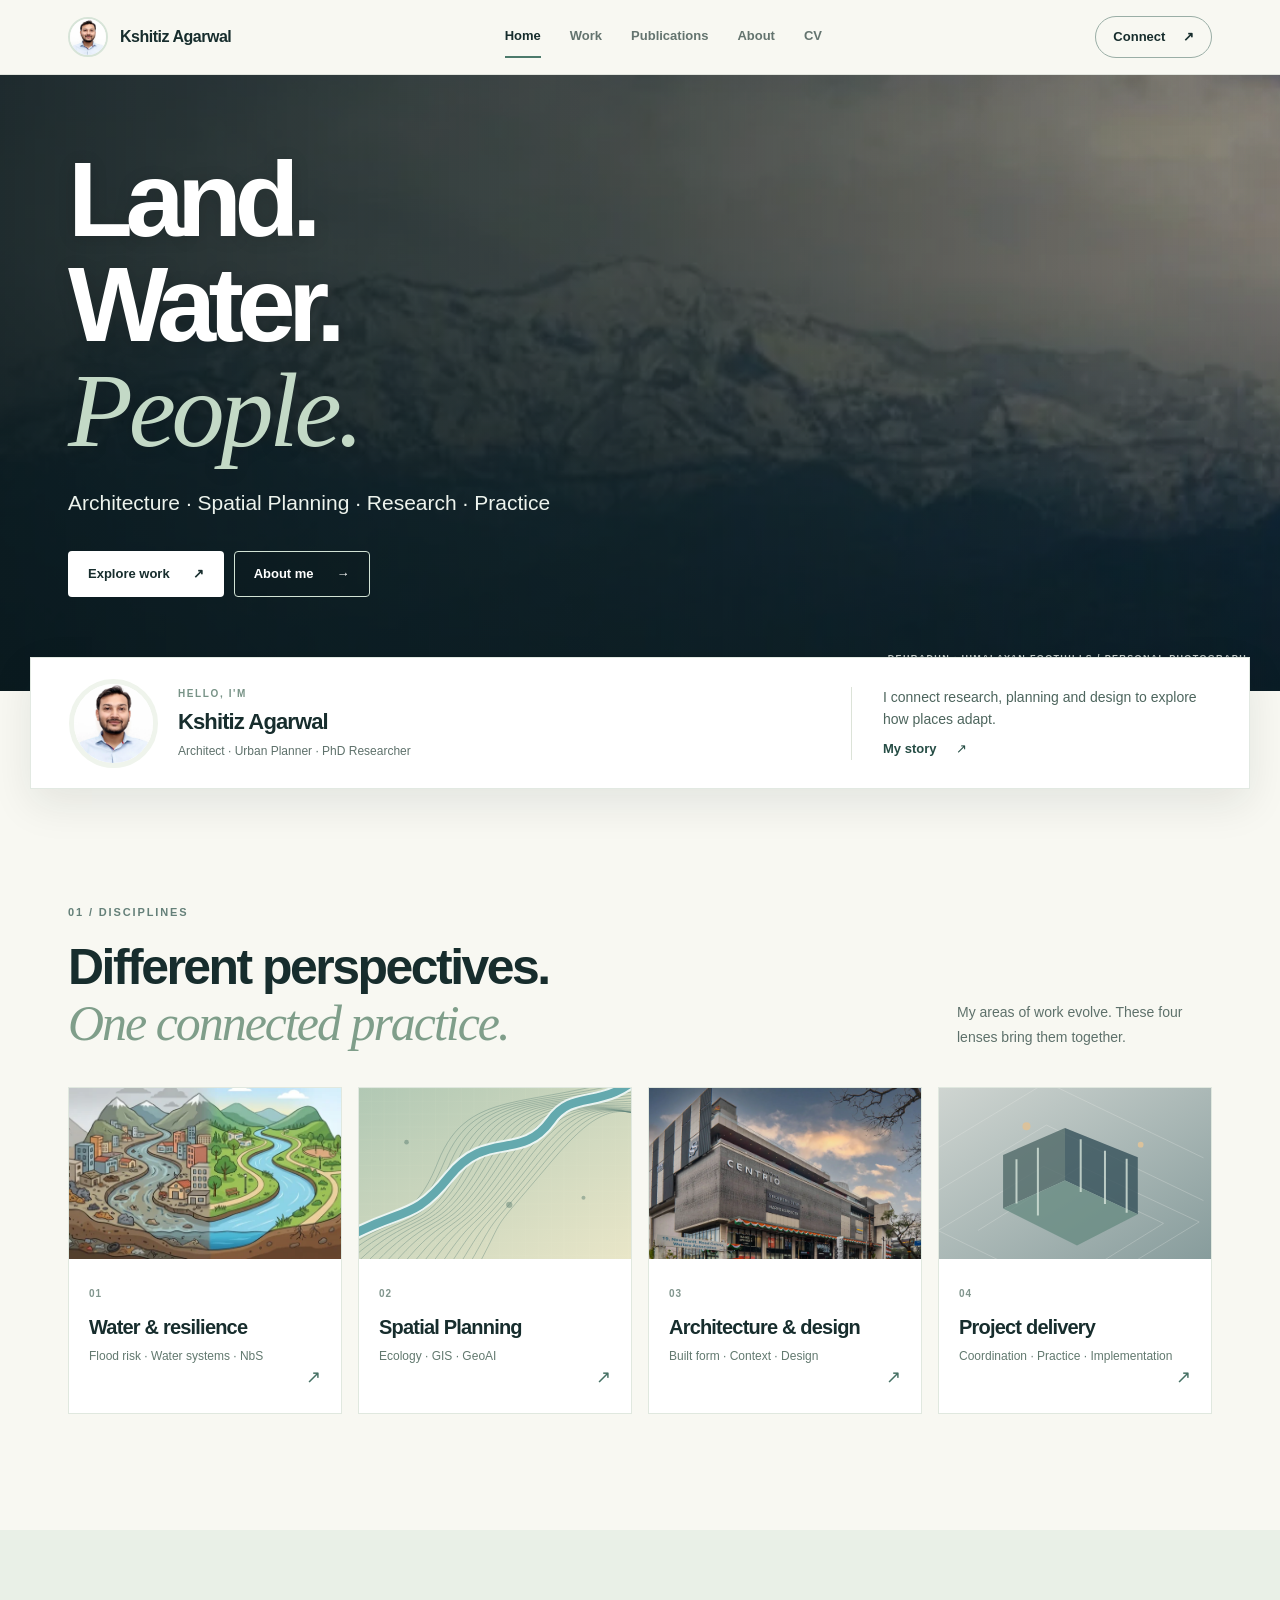
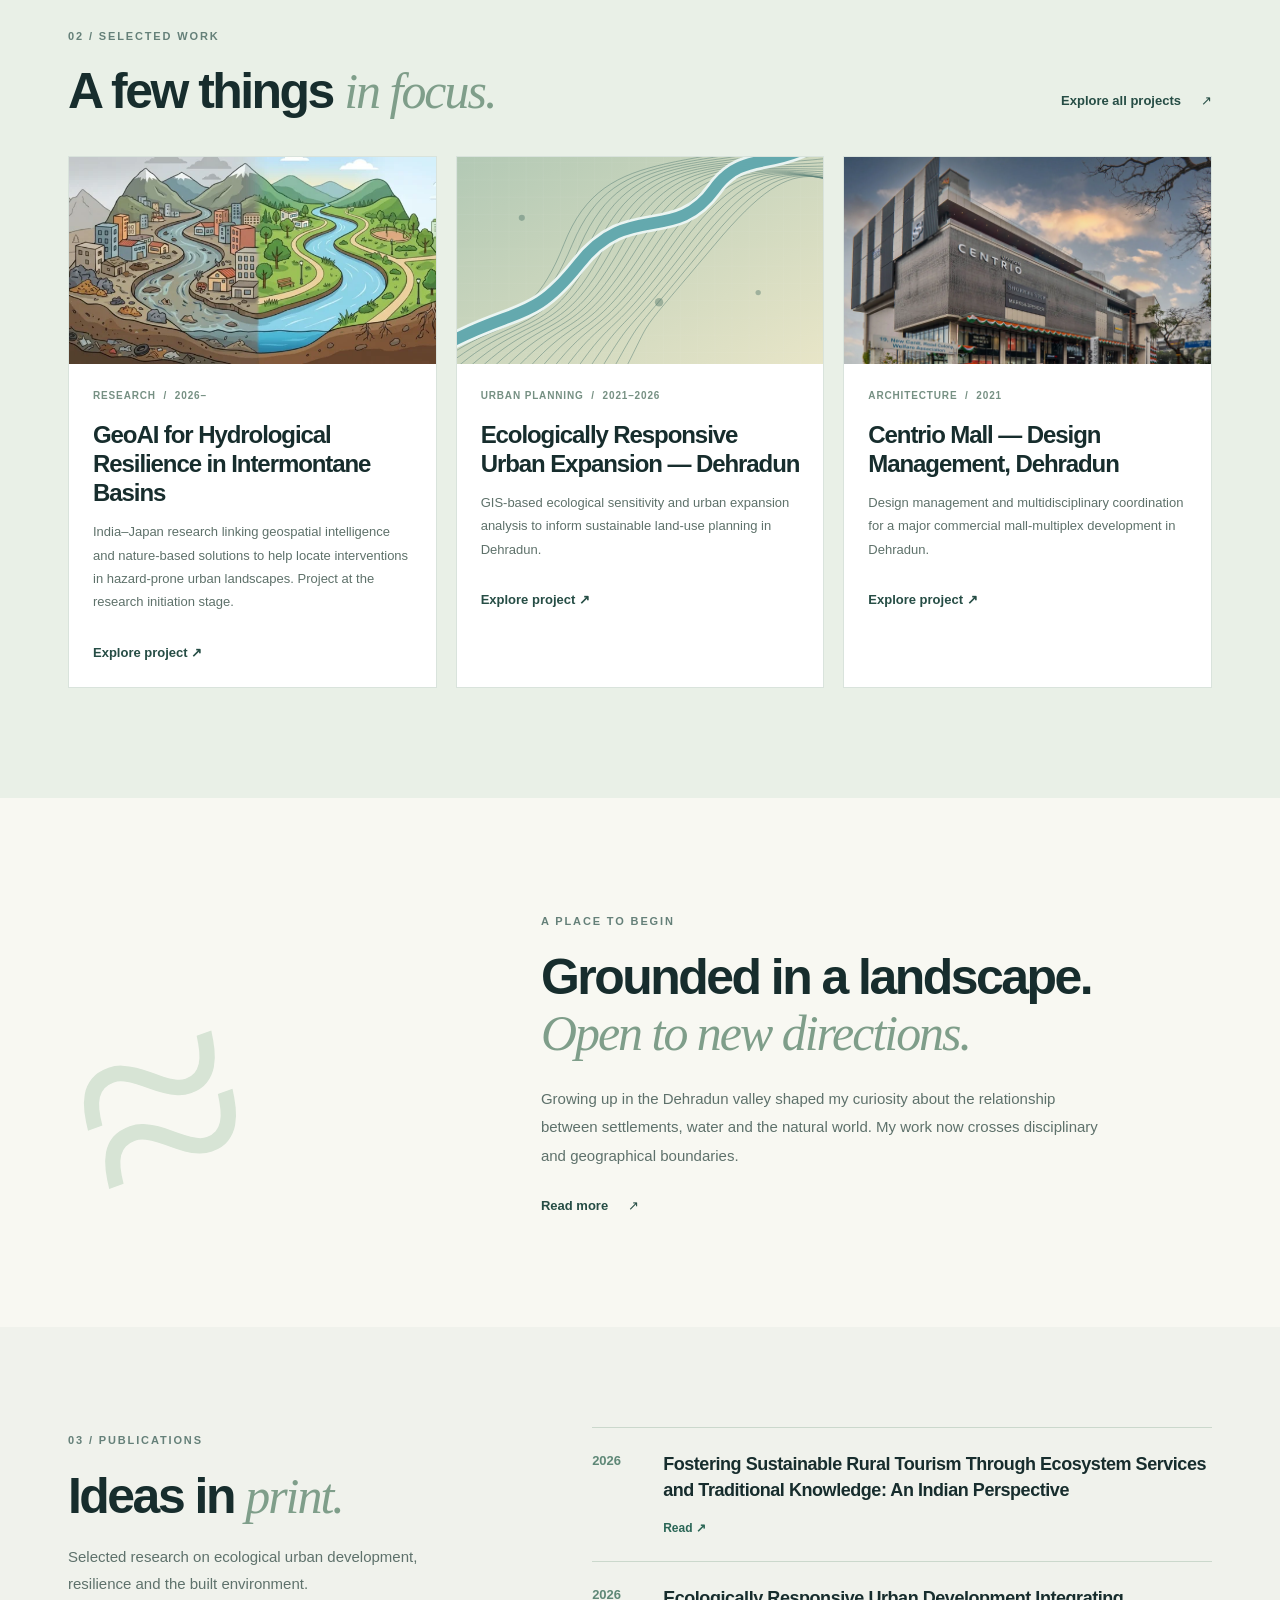
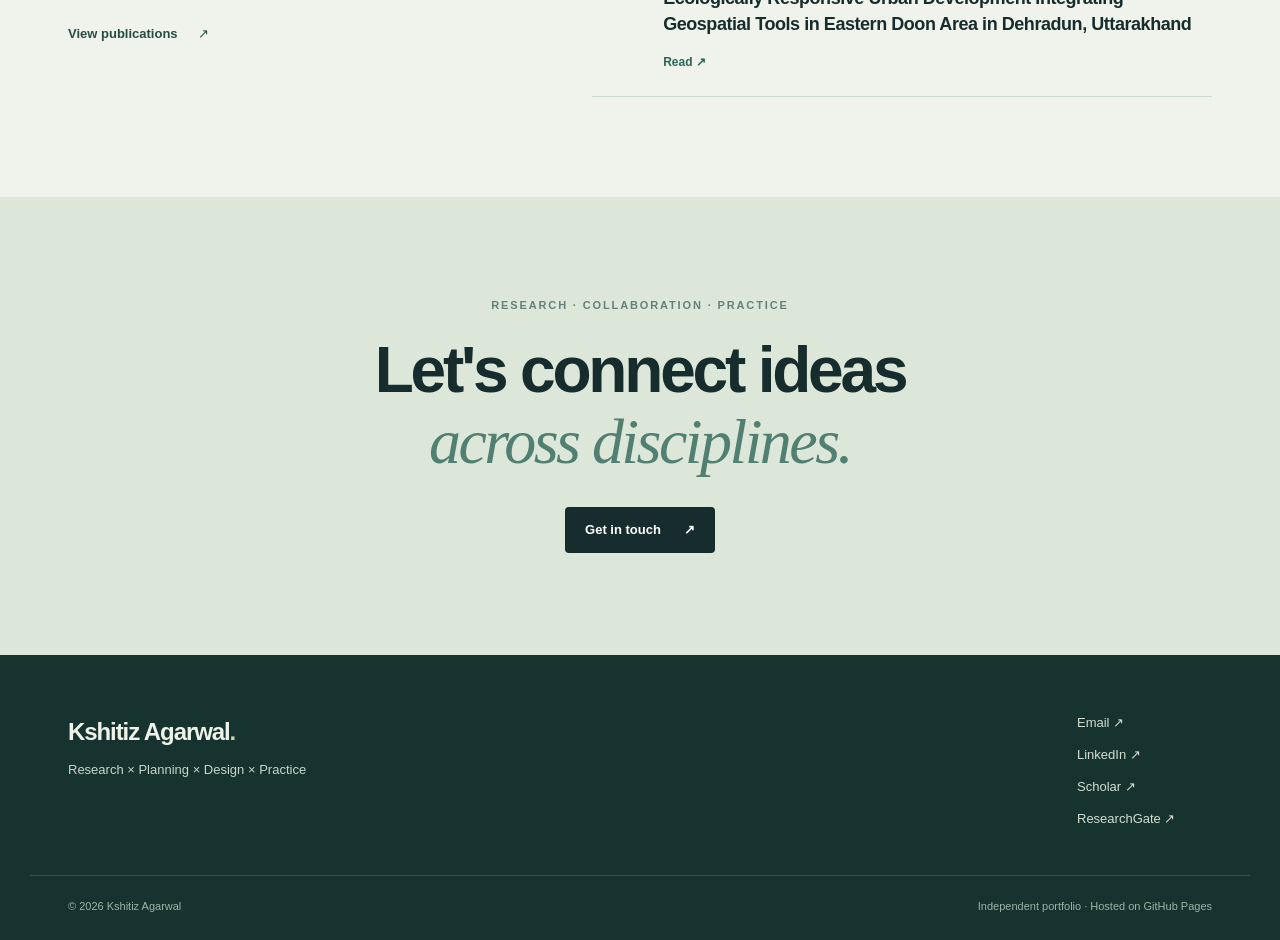
==== commit c20f26c0: "Add files via upload" ====
--- a/index.html
+++ b/index.html
@@ -5,10 +5,10 @@
 <a class="header-contact" href="mailto:kshitiz_a@ar.iitr.ac.in">Connect <span aria-hidden="true">↗</span></a>
 <button class="menu-toggle" type="button" aria-controls="mobile-links" aria-expanded="false" aria-label="Open navigation"><span></span><span></span><span></span></button>
 </div><nav class="mobile-links" id="mobile-links" aria-label="Mobile navigation" hidden><a href="index.html" aria-current="page">Home</a><a href="work.html">Work</a><a href="publications.html">Publications</a><a href="about.html">About</a><a href="cv.html">CV</a></nav></header><main id="main">
-<section class="hero" aria-label="Himalayan landscape introduction"><div class="hero-photo" role="img" aria-label="Personal photograph of Himalayan peaks above the Dehradun region"></div><div class="hero-shade"></div><div class="site-width hero-content"><p class="eyebrow eyebrow-light"><span class="eyebrow-line"></span> ROOTED IN THE HIMALAYAS · WORKING ACROSS DISCIPLINES</p><h1>Land.<br/>Water.<br/><em>People.</em></h1><p class="hero-subtitle">From Himalayan landscapes to resilient urban futures.</p><div class="hero-cta"><a class="btn btn-light" href="work.html">Explore work <span aria-hidden="true">↗</span></a><a class="btn btn-outline-light" href="about.html">About me <span aria-hidden="true">→</span></a></div></div><span class="hero-location">DEHRADUN · HIMALAYAN FOOTHILLS / PERSONAL PHOTOGRAPH</span></section>
+<section class="hero" aria-label="Himalayan landscape introduction"><div class="hero-photo" role="img" aria-label="Personal photograph of Himalayan peaks above the Dehradun region"></div><div class="hero-shade"></div><div class="site-width hero-content"><h1>Land.<br/>Water.<br/><em>People.</em></h1><p class="hero-subtitle">Architecture · Spatial Planning · Research · Practice</p><div class="hero-cta"><a class="btn btn-light" href="work.html">Explore work <span aria-hidden="true">↗</span></a><a class="btn btn-outline-light" href="about.html">About me <span aria-hidden="true">→</span></a></div></div><span class="hero-location">DEHRADUN · HIMALAYAN FOOTHILLS / PERSONAL PHOTOGRAPH</span></section>
 <div class="site-width identity-strip"><div class="identity-image"><img src="assets/images/portrait.webp" alt="Portrait of Kshitiz Agarwal" loading="eager" width="96" height="96"/></div><div class="identity-text"><span class="identity-label">HELLO, I'M</span><strong>Kshitiz Agarwal</strong><span>Architect · Urban Planner · PhD Researcher</span></div><div class="identity-note"><p>I connect research, planning and design to explore how places adapt.</p><a class="text-link" href="about.html">My story <span>↗</span></a></div></div>
-<section class="site-width section domains-section"><div class="section-heading"><div><span class="kicker">01 / DISCIPLINES</span><h2>Different perspectives.<br/><em>One connected practice.</em></h2></div><p>My areas of work evolve. These four lenses bring them together.</p></div><div class="domain-grid"><a class="domain-card" href="work.html?focus=water"><div class="domain-img"><img src="assets/images/water-systems.webp" alt="Illustration of urban rivers and nature-based restoration" loading="lazy"/></div><div class="domain-detail"><span>01</span><h3>Water & resilience</h3><p>Flood risk · Water systems · NbS</p><span class="domain-arrow" aria-hidden="true">↗</span></div></a><a class="domain-card" href="work.html?focus=planning"><div class="domain-img"><img src="assets/images/planning-contours.svg" alt="Illustrated mapping and terrain contours" loading="lazy"/></div><div class="domain-detail"><span>02</span><h3>Spatial planning & GeoAI</h3><p>Ecology · GIS · Urban systems</p><span class="domain-arrow" aria-hidden="true">↗</span></div></a><a class="domain-card" href="work.html?focus=architecture"><div class="domain-img"><img src="assets/images/centrio-mall.webp" alt="Centrio Mall architectural exterior in Dehradun" loading="lazy"/></div><div class="domain-detail"><span>03</span><h3>Architecture & design</h3><p>Built form · Context · Design</p><span class="domain-arrow" aria-hidden="true">↗</span></div></a><a class="domain-card" href="work.html?focus=delivery"><div class="domain-img"><img src="assets/images/delivery-graphic.svg" alt="Abstract architectural project-coordination illustration" loading="lazy"/></div><div class="domain-detail"><span>04</span><h3>Project delivery</h3><p>Coordination · Practice · Implementation</p><span class="domain-arrow" aria-hidden="true">↗</span></div></a></div></section>
+<section class="site-width section domains-section"><div class="section-heading"><div><span class="kicker">01 / DISCIPLINES</span><h2>Different perspectives.<br/><em>One connected practice.</em></h2></div><p>My areas of work evolve. These four lenses bring them together.</p></div><div class="domain-grid"><a class="domain-card" href="work.html?focus=water"><div class="domain-img"><img src="assets/images/water-systems.webp" alt="Illustration of urban rivers and nature-based restoration" loading="lazy"/></div><div class="domain-detail"><span>01</span><h3>Water & resilience</h3><p>Flood risk · Water systems · NbS</p><span class="domain-arrow" aria-hidden="true">↗</span></div></a><a class="domain-card" href="work.html?focus=planning"><div class="domain-img"><img src="assets/images/planning-contours.svg" alt="Illustrated mapping and terrain contours" loading="lazy"/></div><div class="domain-detail"><span>02</span><h3>Spatial Planning</h3><p>Ecology · GIS · GeoAI</p><span class="domain-arrow" aria-hidden="true">↗</span></div></a><a class="domain-card" href="work.html?focus=architecture"><div class="domain-img"><img src="assets/images/centrio-mall.webp" alt="Centrio Mall architectural exterior in Dehradun" loading="lazy"/></div><div class="domain-detail"><span>03</span><h3>Architecture & design</h3><p>Built form · Context · Design</p><span class="domain-arrow" aria-hidden="true">↗</span></div></a><a class="domain-card" href="work.html?focus=delivery"><div class="domain-img"><img src="assets/images/delivery-graphic.svg" alt="Abstract architectural project-coordination illustration" loading="lazy"/></div><div class="domain-detail"><span>04</span><h3>Project delivery</h3><p>Coordination · Practice · Implementation</p><span class="domain-arrow" aria-hidden="true">↗</span></div></a></div></section>
 <section class="work-preview" id="selected-work"><div class="site-width"><div class="section-heading"><div><span class="kicker">02 / SELECTED WORK</span><h2>A few things <em>in focus.</em></h2></div><a class="text-link" href="work.html">Explore all projects <span aria-hidden="true">↗</span></a></div><div class="featured-grid" id="featured-grid"><p class="loading-note">Selected project highlights.</p></div></div></section>
 <section class="site-width interlude"><div class="interlude-mark" aria-hidden="true">≈</div><div><span class="kicker">A PLACE TO BEGIN</span><h2>Grounded in a landscape.<br/><em>Open to new directions.</em></h2><p>Growing up in the Dehradun valley shaped my curiosity about the relationship between settlements, water and the natural world. My work now crosses disciplinary and geographical boundaries.</p><a href="about.html" class="text-link">Read more <span aria-hidden="true">↗</span></a></div></section>
 <section class="publication-preview"><div class="site-width publication-preview-layout"><div><span class="kicker">03 / PUBLICATIONS</span><h2>Ideas in <em>print.</em></h2><p>Selected research on ecological urban development, resilience and the built environment.</p><a class="text-link" href="publications.html">View publications <span aria-hidden="true">↗</span></a></div><div id="publication-preview-items" class="publication-preview-items"></div></div></section>
-<section class="closing-cta"><div class="site-width"><span class="kicker">RESEARCH · COLLABORATION · PRACTICE</span><h2>Let's connect ideas<br/><em>across disciplines.</em></h2><a class="btn btn-dark" href="mailto:kshitiz_a@ar.iitr.ac.in">Get in touch <span aria-hidden="true">↗</span></a></div></section></main><footer class="site-footer"><div class="site-width footer-layout"><div><a class="footer-brand" href="index.html">Kshitiz Agarwal<span class="dot">.</span></a><p>Research × Planning × Design × Practice</p><small>Rooted in the Himalayan foothills. Working across disciplines.</small></div><div class="footer-right"><a href="mailto:kshitiz_a@ar.iitr.ac.in">Email ↗</a><a target="_blank" rel="noopener noreferrer" href="https://www.linkedin.com/in/kshitiz-agarwal30/">LinkedIn ↗</a><a target="_blank" rel="noopener noreferrer" href="https://scholar.google.com/citations?user=jjQREYoAAAAJ&amp;hl=en">Scholar ↗</a><a target="_blank" rel="noopener noreferrer" href="https://www.researchgate.net/profile/Kshitiz-Agarwal-4">ResearchGate ↗</a></div></div><div class="site-width footnote"><span>© <span id="year">2026</span> Kshitiz Agarwal</span><span>Independent portfolio · Hosted on GitHub Pages</span></div></footer></body></html>+<section class="closing-cta"><div class="site-width"><span class="kicker">RESEARCH · COLLABORATION · PRACTICE</span><h2>Let's connect ideas<br/><em>across disciplines.</em></h2><a class="btn btn-dark" href="mailto:kshitiz_a@ar.iitr.ac.in">Get in touch <span aria-hidden="true">↗</span></a></div></section></main><footer class="site-footer"><div class="site-width footer-layout"><div><a class="footer-brand" href="index.html">Kshitiz Agarwal<span class="dot">.</span></a><p>Research × Planning × Design × Practice</p></div><div class="footer-right"><a href="mailto:kshitiz_a@ar.iitr.ac.in">Email ↗</a><a target="_blank" rel="noopener noreferrer" href="https://www.linkedin.com/in/kshitiz-agarwal30/">LinkedIn ↗</a><a target="_blank" rel="noopener noreferrer" href="https://scholar.google.com/citations?user=jjQREYoAAAAJ&amp;hl=en">Scholar ↗</a><a target="_blank" rel="noopener noreferrer" href="https://www.researchgate.net/profile/Kshitiz-Agarwal-4">ResearchGate ↗</a></div></div><div class="site-width footnote"><span>© <span id="year">2026</span> Kshitiz Agarwal</span><span>Independent portfolio · Hosted on GitHub Pages</span></div></footer></body></html>
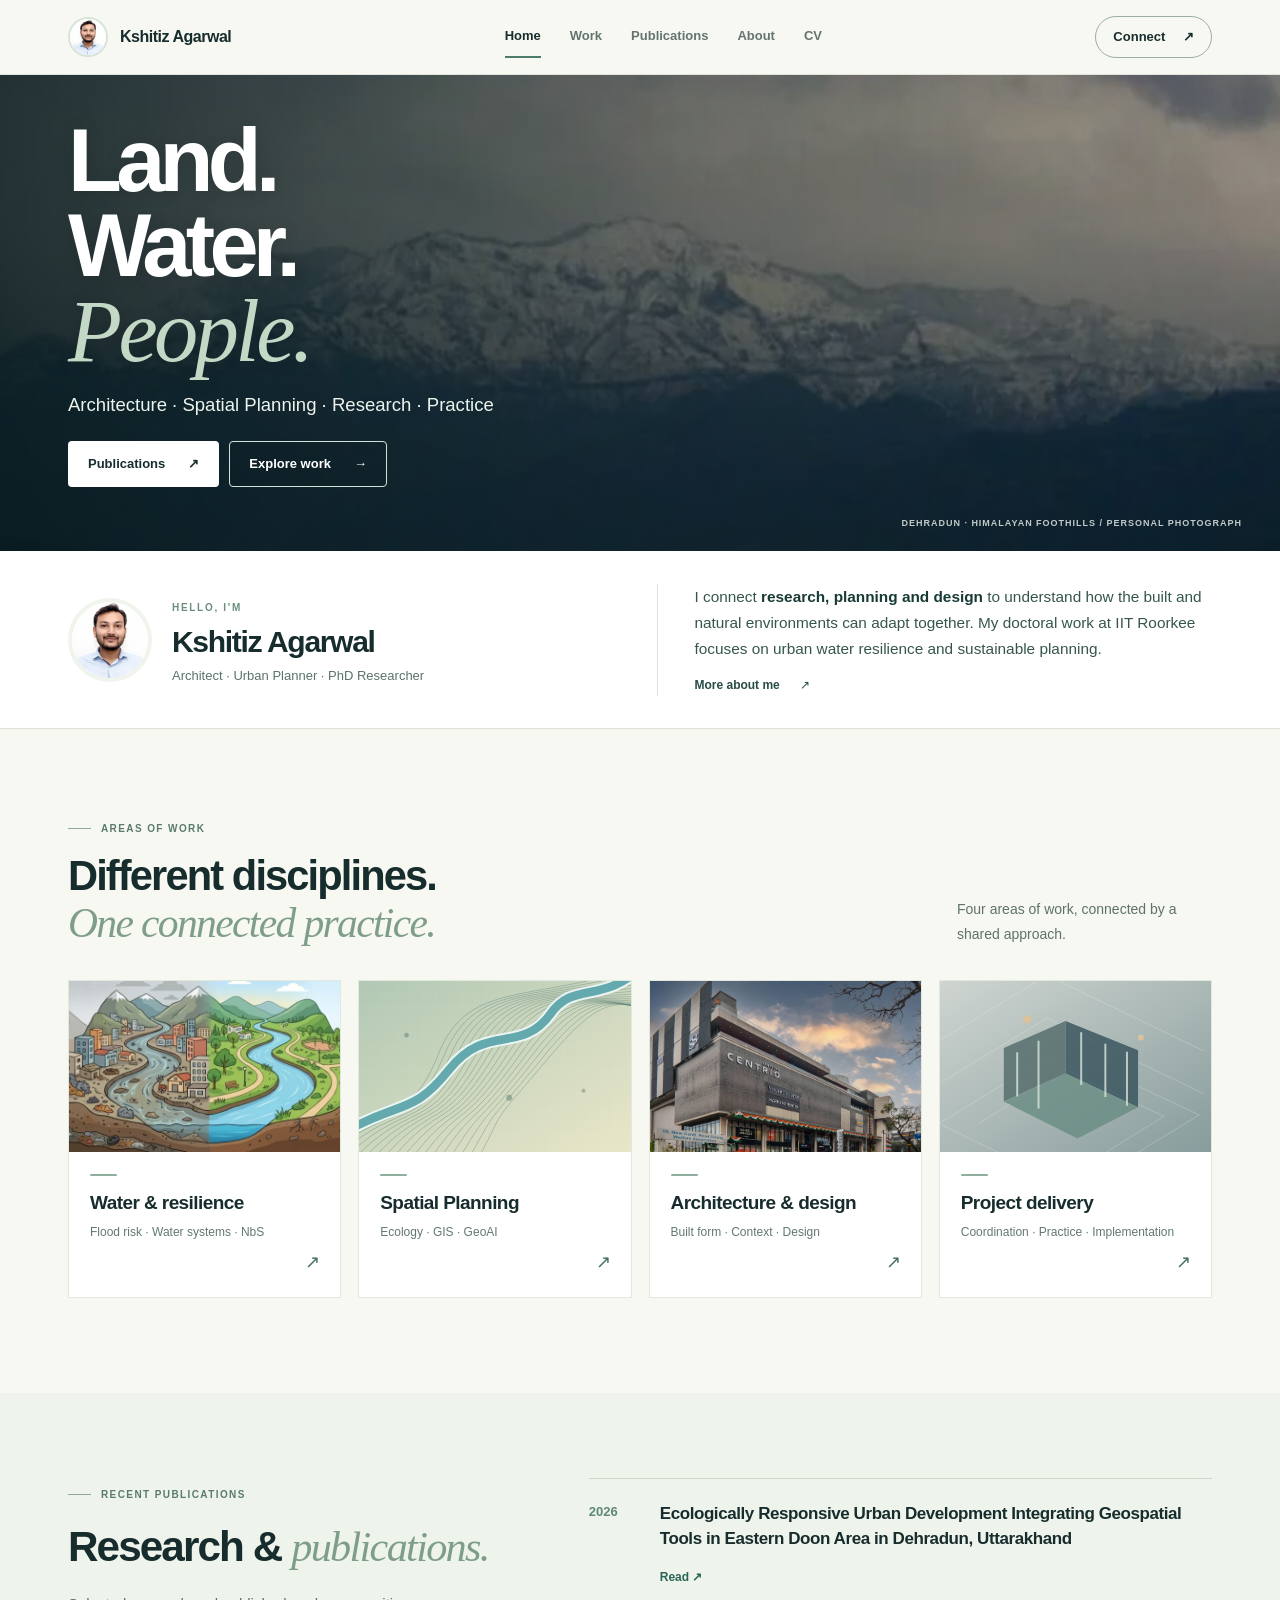
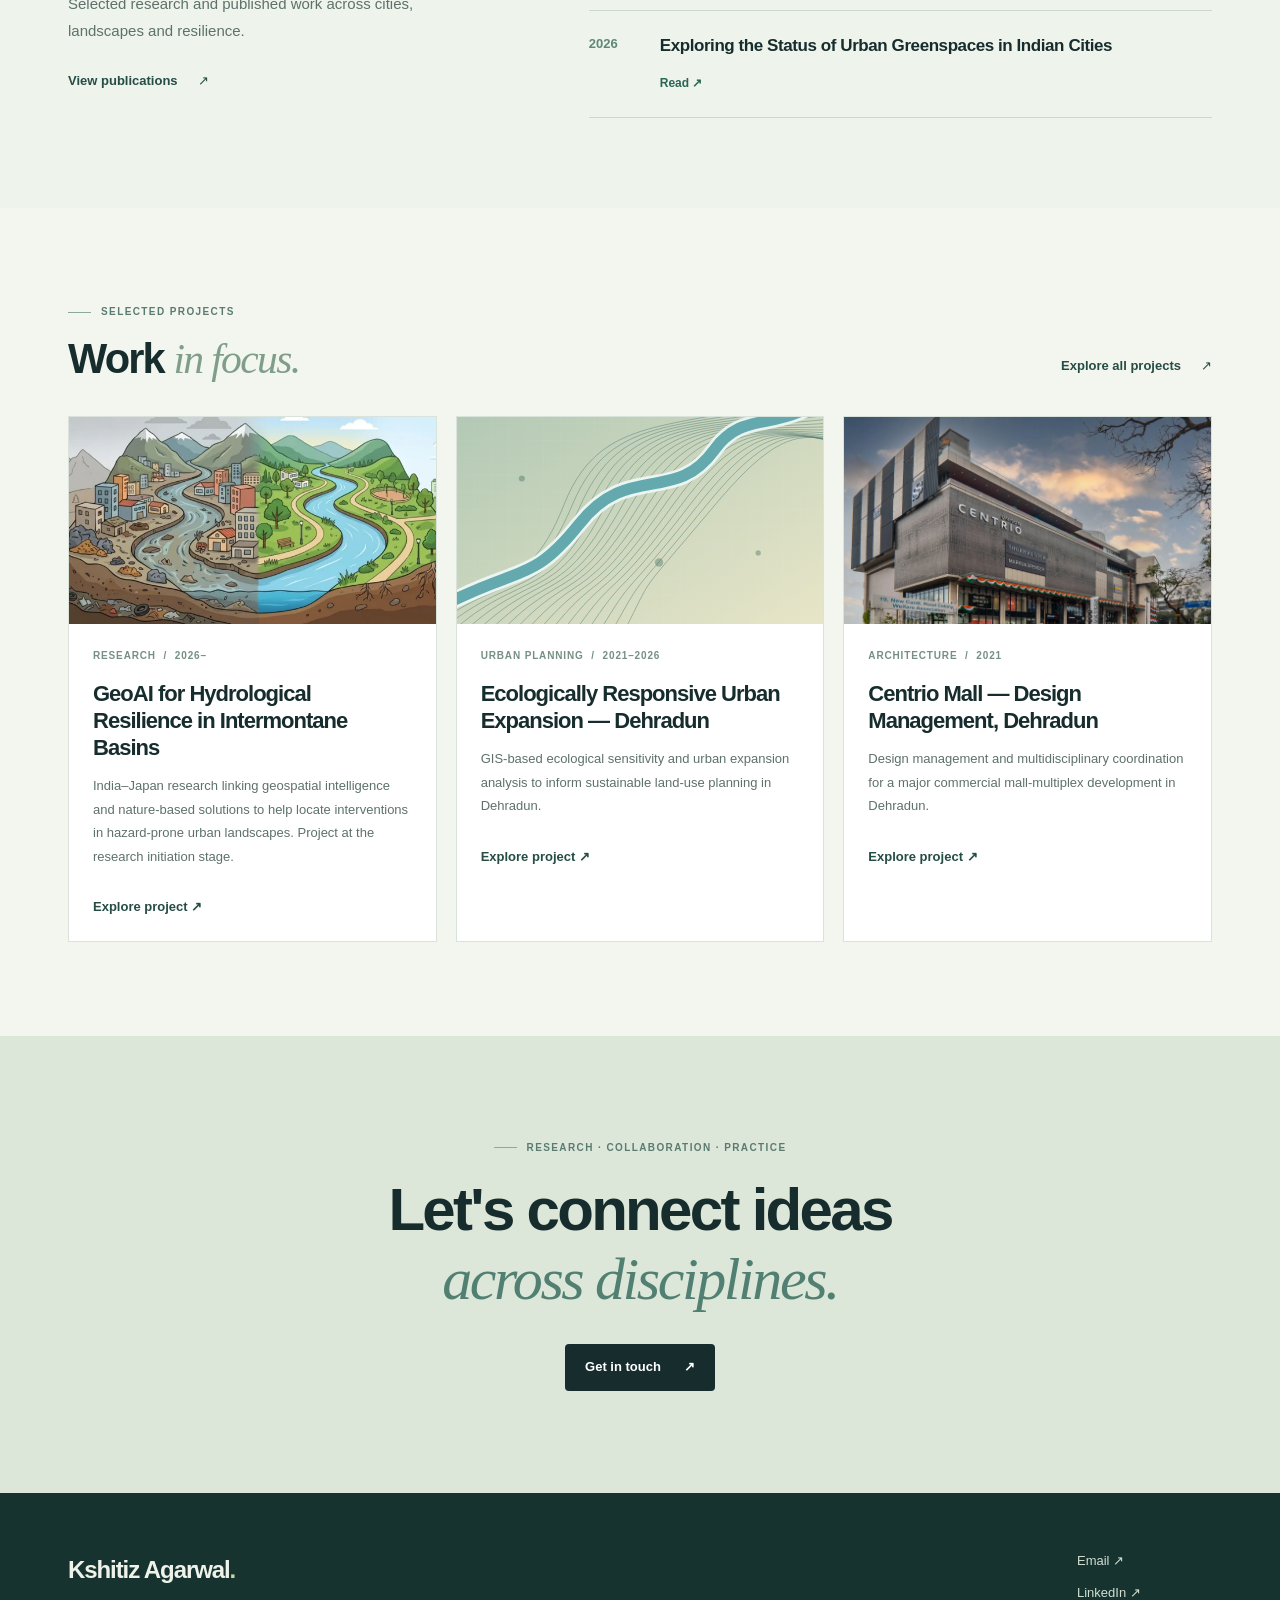
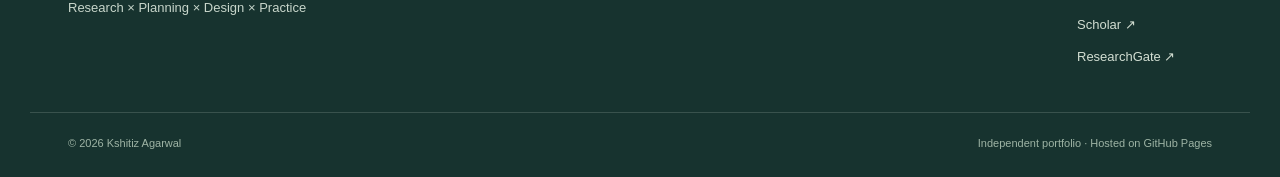
==== commit 234cfcaa: "Add files via upload" ====
--- a/index.html
+++ b/index.html
@@ -1,14 +1,43 @@
-<!DOCTYPE html><html lang="en"><head><meta charset="UTF-8"/><meta name="viewport" content="width=device-width, initial-scale=1"/><meta name="color-scheme" content="light"/><meta name="description" content="Kshitiz Agarwal: architect, urban planner and PhD researcher working across water resilience, ecological planning, design and practice in the Himalayan foothills."/><meta name="theme-color" content="#f7f7f0"/><title>Research, Planning &amp; Design — Kshitiz Agarwal</title><link rel="icon" href="assets/favicon.svg" type="image/svg+xml"/><link rel="preload" href="assets/images/portrait.webp" as="image"/><link rel="stylesheet" href="styles.css"/><script defer src="content.js"></script><script defer src="site.js"></script></head><body data-page="index"><a href="#main" class="skip-link">Skip to content</a>
+<!DOCTYPE html><html lang="en"><head><meta charset="UTF-8"/><meta name="viewport" content="width=device-width, initial-scale=1"/><meta name="color-scheme" content="light"/><meta name="description" content="Kshitiz Agarwal: architect, urban planner and PhD researcher working across water resilience, ecological planning, design and practice in the Himalayan foothills."/><meta name="theme-color" content="#f7f7f0"/><title>Research, Planning &amp; Design — Kshitiz Agarwal</title><link rel="icon" href="assets/favicon.svg" type="image/svg+xml"/><link rel="preload" href="assets/images/portrait.webp" as="image"/><link rel="stylesheet" href="styles.css"/><script defer src="content.js"></script><script defer src="site.js"></script><script defer src="publication-loader.js"></script></head><body data-page="index" data-home-design="2026-intro-v2"><a href="#main" class="skip-link">Skip to content</a>
 <header class="site-header"><div class="site-width header-layout">
 <a class="brand" href="index.html" aria-label="Kshitiz Agarwal — home"><img src="assets/images/portrait.webp" alt="" width="40" height="40"/><span>Kshitiz Agarwal</span></a>
 <nav class="desktop-nav" aria-label="Main navigation"><a href="index.html" aria-current="page">Home</a><a href="work.html">Work</a><a href="publications.html">Publications</a><a href="about.html">About</a><a href="cv.html">CV</a></nav>
 <a class="header-contact" href="mailto:kshitiz_a@ar.iitr.ac.in">Connect <span aria-hidden="true">↗</span></a>
 <button class="menu-toggle" type="button" aria-controls="mobile-links" aria-expanded="false" aria-label="Open navigation"><span></span><span></span><span></span></button>
 </div><nav class="mobile-links" id="mobile-links" aria-label="Mobile navigation" hidden><a href="index.html" aria-current="page">Home</a><a href="work.html">Work</a><a href="publications.html">Publications</a><a href="about.html">About</a><a href="cv.html">CV</a></nav></header><main id="main">
-<section class="hero" aria-label="Himalayan landscape introduction"><div class="hero-photo" role="img" aria-label="Personal photograph of Himalayan peaks above the Dehradun region"></div><div class="hero-shade"></div><div class="site-width hero-content"><h1>Land.<br/>Water.<br/><em>People.</em></h1><p class="hero-subtitle">Architecture · Spatial Planning · Research · Practice</p><div class="hero-cta"><a class="btn btn-light" href="work.html">Explore work <span aria-hidden="true">↗</span></a><a class="btn btn-outline-light" href="about.html">About me <span aria-hidden="true">→</span></a></div></div><span class="hero-location">DEHRADUN · HIMALAYAN FOOTHILLS / PERSONAL PHOTOGRAPH</span></section>
-<div class="site-width identity-strip"><div class="identity-image"><img src="assets/images/portrait.webp" alt="Portrait of Kshitiz Agarwal" loading="eager" width="96" height="96"/></div><div class="identity-text"><span class="identity-label">HELLO, I'M</span><strong>Kshitiz Agarwal</strong><span>Architect · Urban Planner · PhD Researcher</span></div><div class="identity-note"><p>I connect research, planning and design to explore how places adapt.</p><a class="text-link" href="about.html">My story <span>↗</span></a></div></div>
-<section class="site-width section domains-section"><div class="section-heading"><div><span class="kicker">01 / DISCIPLINES</span><h2>Different perspectives.<br/><em>One connected practice.</em></h2></div><p>My areas of work evolve. These four lenses bring them together.</p></div><div class="domain-grid"><a class="domain-card" href="work.html?focus=water"><div class="domain-img"><img src="assets/images/water-systems.webp" alt="Illustration of urban rivers and nature-based restoration" loading="lazy"/></div><div class="domain-detail"><span>01</span><h3>Water & resilience</h3><p>Flood risk · Water systems · NbS</p><span class="domain-arrow" aria-hidden="true">↗</span></div></a><a class="domain-card" href="work.html?focus=planning"><div class="domain-img"><img src="assets/images/planning-contours.svg" alt="Illustrated mapping and terrain contours" loading="lazy"/></div><div class="domain-detail"><span>02</span><h3>Spatial Planning</h3><p>Ecology · GIS · GeoAI</p><span class="domain-arrow" aria-hidden="true">↗</span></div></a><a class="domain-card" href="work.html?focus=architecture"><div class="domain-img"><img src="assets/images/centrio-mall.webp" alt="Centrio Mall architectural exterior in Dehradun" loading="lazy"/></div><div class="domain-detail"><span>03</span><h3>Architecture & design</h3><p>Built form · Context · Design</p><span class="domain-arrow" aria-hidden="true">↗</span></div></a><a class="domain-card" href="work.html?focus=delivery"><div class="domain-img"><img src="assets/images/delivery-graphic.svg" alt="Abstract architectural project-coordination illustration" loading="lazy"/></div><div class="domain-detail"><span>04</span><h3>Project delivery</h3><p>Coordination · Practice · Implementation</p><span class="domain-arrow" aria-hidden="true">↗</span></div></a></div></section>
-<section class="work-preview" id="selected-work"><div class="site-width"><div class="section-heading"><div><span class="kicker">02 / SELECTED WORK</span><h2>A few things <em>in focus.</em></h2></div><a class="text-link" href="work.html">Explore all projects <span aria-hidden="true">↗</span></a></div><div class="featured-grid" id="featured-grid"><p class="loading-note">Selected project highlights.</p></div></div></section>
-<section class="site-width interlude"><div class="interlude-mark" aria-hidden="true">≈</div><div><span class="kicker">A PLACE TO BEGIN</span><h2>Grounded in a landscape.<br/><em>Open to new directions.</em></h2><p>Growing up in the Dehradun valley shaped my curiosity about the relationship between settlements, water and the natural world. My work now crosses disciplinary and geographical boundaries.</p><a href="about.html" class="text-link">Read more <span aria-hidden="true">↗</span></a></div></section>
-<section class="publication-preview"><div class="site-width publication-preview-layout"><div><span class="kicker">03 / PUBLICATIONS</span><h2>Ideas in <em>print.</em></h2><p>Selected research on ecological urban development, resilience and the built environment.</p><a class="text-link" href="publications.html">View publications <span aria-hidden="true">↗</span></a></div><div id="publication-preview-items" class="publication-preview-items"></div></div></section>
-<section class="closing-cta"><div class="site-width"><span class="kicker">RESEARCH · COLLABORATION · PRACTICE</span><h2>Let's connect ideas<br/><em>across disciplines.</em></h2><a class="btn btn-dark" href="mailto:kshitiz_a@ar.iitr.ac.in">Get in touch <span aria-hidden="true">↗</span></a></div></section></main><footer class="site-footer"><div class="site-width footer-layout"><div><a class="footer-brand" href="index.html">Kshitiz Agarwal<span class="dot">.</span></a><p>Research × Planning × Design × Practice</p></div><div class="footer-right"><a href="mailto:kshitiz_a@ar.iitr.ac.in">Email ↗</a><a target="_blank" rel="noopener noreferrer" href="https://www.linkedin.com/in/kshitiz-agarwal30/">LinkedIn ↗</a><a target="_blank" rel="noopener noreferrer" href="https://scholar.google.com/citations?user=jjQREYoAAAAJ&amp;hl=en">Scholar ↗</a><a target="_blank" rel="noopener noreferrer" href="https://www.researchgate.net/profile/Kshitiz-Agarwal-4">ResearchGate ↗</a></div></div><div class="site-width footnote"><span>© <span id="year">2026</span> Kshitiz Agarwal</span><span>Independent portfolio · Hosted on GitHub Pages</span></div></footer></body></html>+<section class="hero" aria-label="Himalayan landscape introduction">
+  <div class="hero-photo" role="img" aria-label="Personal photograph of Himalayan peaks above the Dehradun region"></div>
+  <div class="hero-shade"></div>
+  <div class="site-width hero-content">
+    <h1>Land.<br/>Water.<br/><em>People.</em></h1>
+    <p class="hero-subtitle">Architecture · Spatial Planning · Research · Practice</p>
+    <div class="hero-cta">
+      <a class="btn btn-light" href="publications.html">Publications <span aria-hidden="true">↗</span></a>
+      <a class="btn btn-outline-light" href="work.html">Explore work <span aria-hidden="true">→</span></a>
+    </div>
+  </div>
+  <span class="hero-location">DEHRADUN · HIMALAYAN FOOTHILLS / PERSONAL PHOTOGRAPH</span>
+</section>
+<section class="intro-band" aria-label="Personal introduction">
+  <div class="site-width intro-layout">
+    <div class="intro-profile">
+      <img src="assets/images/portrait.webp" alt="Portrait of Kshitiz Agarwal" width="90" height="90" />
+      <div class="intro-profile-text">
+        <span class="intro-eyebrow">HELLO, I'M</span>
+        <h2>Kshitiz Agarwal</h2>
+        <p>Architect · Urban Planner · PhD Researcher</p>
+      </div>
+    </div>
+    <div class="intro-summary">
+      <p>I connect <strong>research, planning and design</strong> to understand how the built and natural environments can adapt together. My doctoral work at IIT Roorkee focuses on urban water resilience and sustainable planning.</p>
+      <a class="text-link" href="about.html">More about me <span aria-hidden="true">↗</span></a>
+    </div>
+  </div>
+</section>
+<section class="site-width section domains-section"><div class="section-heading"><div><span class="kicker">AREAS OF WORK</span><h2>Different disciplines.<br/><em>One connected practice.</em></h2></div><p>Four areas of work, connected by a shared approach.</p></div><div class="domain-grid"><a class="domain-card" href="work.html?focus=water"><div class="domain-img"><img src="assets/images/water-systems.webp" alt="Illustration of urban rivers and nature-based restoration" loading="lazy"/></div><div class="domain-detail"><h3>Water & resilience</h3><p>Flood risk · Water systems · NbS</p><span class="domain-arrow" aria-hidden="true">↗</span></div></a><a class="domain-card" href="work.html?focus=planning"><div class="domain-img"><img src="assets/images/planning-contours.svg" alt="Illustrated mapping and terrain contours" loading="lazy"/></div><div class="domain-detail"><h3>Spatial Planning</h3><p>Ecology · GIS · GeoAI</p><span class="domain-arrow" aria-hidden="true">↗</span></div></a><a class="domain-card" href="work.html?focus=architecture"><div class="domain-img"><img src="assets/images/centrio-mall.webp" alt="Centrio Mall architectural exterior in Dehradun" loading="lazy"/></div><div class="domain-detail"><h3>Architecture & design</h3><p>Built form · Context · Design</p><span class="domain-arrow" aria-hidden="true">↗</span></div></a><a class="domain-card" href="work.html?focus=delivery"><div class="domain-img"><img src="assets/images/delivery-graphic.svg" alt="Abstract architectural project-coordination illustration" loading="lazy"/></div><div class="domain-detail"><h3>Project delivery</h3><p>Coordination · Practice · Implementation</p><span class="domain-arrow" aria-hidden="true">↗</span></div></a></div></section>
+
+<section class="publication-preview"><div class="site-width publication-preview-layout"><div><span class="kicker">RECENT PUBLICATIONS</span><h2>Research &amp; <em>publications.</em></h2><p>Selected research and published work across cities, landscapes and resilience.</p><a class="text-link" href="publications.html">View publications <span aria-hidden="true">↗</span></a></div><div id="publication-preview-items" class="publication-preview-items"></div></div></section>
+
+<section class="work-preview" id="selected-work"><div class="site-width"><div class="section-heading"><div><span class="kicker">SELECTED PROJECTS</span><h2>Work <em>in focus.</em></h2></div><a class="text-link" href="work.html">Explore all projects <span aria-hidden="true">↗</span></a></div><div class="featured-grid" id="featured-grid"><p class="loading-note">Selected project highlights.</p></div></div></section>
+
+<section class="closing-cta"><div class="site-width"><span class="kicker">RESEARCH · COLLABORATION · PRACTICE</span><h2>Let's connect ideas<br/><em>across disciplines.</em></h2><a class="btn btn-dark" href="mailto:kshitiz_a@ar.iitr.ac.in">Get in touch <span aria-hidden="true">↗</span></a></div></section></main><footer class="site-footer"><div class="site-width footer-layout"><div><a class="footer-brand" href="index.html">Kshitiz Agarwal<span class="dot">.</span></a><p>Research × Planning × Design × Practice</p></div><div class="footer-right"><a href="mailto:kshitiz_a@ar.iitr.ac.in">Email ↗</a><a target="_blank" rel="noopener noreferrer" href="https://www.linkedin.com/in/kshitiz-agarwal30/">LinkedIn ↗</a><a target="_blank" rel="noopener noreferrer" href="https://scholar.google.com/citations?user=jjQREYoAAAAJ&amp;hl=en">Scholar ↗</a><a target="_blank" rel="noopener noreferrer" href="https://www.researchgate.net/profile/Kshitiz-Agarwal-4">ResearchGate ↗</a></div></div><div class="site-width footnote"><span>© <span id="year">2026</span> Kshitiz Agarwal</span><span>Independent portfolio · Hosted on GitHub Pages</span></div></footer></body></html>
--- a/styles.css
+++ b/styles.css
@@ -7,3 +7,78 @@
 @media(max-width:430px){.hero h1{font-size:63px}.hero-cta{gap:8px}.hero-cta .btn{padding:10px 14px;font-size:12px;gap:10px}.domain-grid{grid-template-columns:1fr}.domain-img{height:190px}.domain-detail{min-height:120px}.identity-text>span:last-child{max-width:235px}.subpage-intro h1{font-size:46px}}
 @media(prefers-reduced-motion:reduce){html{scroll-behavior:auto}*,*:before,*:after{transition:none!important;animation:none!important}}
 @media print{.site-header,.site-footer,.cv-intro,.skip-link{display:none!important}body{background:#fff;color:#111;font-size:11pt}.site-width{max-width:none;padding:0}.cv-page{padding:0}.cv-title-row{margin-bottom:6px}.cv-item{break-inside:avoid;padding:8px 0}.cv-group{margin-top:15px}.cv-group>h3{margin-bottom:5px}.cv-item h4{font-size:10pt}.cv-item p,.cv-date{font-size:9pt}.cv-title-row h2{font-size:22pt}@page{margin:16mm}}
+
+/* === Homepage v2: unobstructed Himalayan panorama and separate introduction === */
+body[data-page="index"] .hero{min-height:462px}
+body[data-page="index"] .hero-photo{background-position:center 46%;transform:none}
+body[data-page="index"] .hero-shade{background:linear-gradient(90deg,rgba(8,27,31,.78) 0%,rgba(13,31,37,.38) 50%,rgba(15,33,38,.1) 100%),linear-gradient(0deg,rgba(12,27,31,.46),rgba(12,27,31,.02) 66%)}
+body[data-page="index"] .hero-content{min-height:462px;padding-top:44px;padding-bottom:64px;justify-content:center}
+body[data-page="index"] .hero h1{font-size:clamp(64px,6.9vw,99px);line-height:.96;margin:0 0 19px;letter-spacing:-.065em;max-width:660px}
+body[data-page="index"] .hero-subtitle{font-size:clamp(15px,1.45vw,19px);font-weight:440;line-height:1.45;max-width:570px;margin-bottom:22px}
+body[data-page="index"] .hero-location{bottom:20px;right:38px;font-size:9px;letter-spacing:.11em}
+body[data-page="index"] .intro-band{background:#fff;border-bottom:1px solid #dce3d8;position:relative;z-index:1}
+body[data-page="index"] .intro-layout{display:grid;grid-template-columns:minmax(0,.98fr) minmax(0,1fr);align-items:center;gap:46px;padding-top:28px;padding-bottom:28px;min-height:177px}
+body[data-page="index"] .intro-profile{display:flex;align-items:center;gap:20px;min-width:0}
+body[data-page="index"] .intro-profile img{height:84px;width:84px;flex:0 0 84px;border:4px solid #eff4ec;border-radius:50%;object-fit:cover;object-position:center 28%}
+body[data-page="index"] .intro-eyebrow{color:#6b8f7d;font-size:10px;font-weight:800;letter-spacing:.17em}
+body[data-page="index"] .intro-profile h2{font-size:clamp(23px,2.35vw,32px);line-height:1.2;letter-spacing:-.045em;margin:6px 0}
+body[data-page="index"] .intro-profile p{font-size:13px;color:#5b7369;margin:0;line-height:1.5}
+body[data-page="index"] .intro-summary{padding-left:36px;border-left:1px solid #dce3d8}
+body[data-page="index"] .intro-summary p{font-size:clamp(14px,1.2vw,16px);line-height:1.7;max-width:580px;color:#36564c;margin-bottom:10px}
+body[data-page="index"] .intro-summary strong{font-weight:690;color:#173a35}
+body[data-page="index"] .intro-summary .text-link{font-size:12px}
+body[data-page="index"] h2{font-size:clamp(31px,3.25vw,46px);line-height:1.15;letter-spacing:-.045em}
+body[data-page="index"] .section-heading{margin-bottom:32px;align-items:end}
+body[data-page="index"] .kicker{display:inline-flex;align-items:center;gap:10px;font-size:10px;letter-spacing:.14em;color:#5a7b6f}
+body[data-page="index"] .kicker::before{content:'';width:23px;height:1px;background:#8da99b;display:inline-block}
+body[data-page="index"] .section-heading .kicker{margin-bottom:15px}
+body[data-page="index"] .section{padding-top:83px;padding-bottom:95px}
+body[data-page="index"] .domain-grid{gap:17px}
+body[data-page="index"] .domain-detail{padding:22px 21px 23px;min-height:145px}
+body[data-page="index"] .domain-detail::before{content:'';display:block;background:#8fae9d;width:27px;height:2px;border-radius:2px;margin-bottom:15px}
+body[data-page="index"] .domain-detail h3{font-size:19px;line-height:1.22;margin:0 20px 9px 0;letter-spacing:-.03em}
+body[data-page="index"] .domain-detail p{font-size:12px;line-height:1.65;max-width:240px}
+body[data-page="index"] .domain-arrow{bottom:20px}
+body[data-page="index"] .publication-preview{padding:85px 0 90px;background:#eef3ec}
+body[data-page="index"] .publication-preview-layout{grid-template-columns:.9fr 1.25fr;gap:72px}
+body[data-page="index"] .publication-preview h2{font-size:clamp(32px,3.3vw,47px);line-height:1.18}
+body[data-page="index"] .publication-compact h3{font-size:17px;line-height:1.45}
+body[data-page="index"] .work-preview{padding:88px 0 94px;background:#f3f5ef}
+body[data-page="index"] .featured-card h3{font-size:22px;line-height:1.23;min-height:54px}
+body[data-page="index"] .featured-card-body{min-height:260px}
+body[data-page="index"] .closing-cta h2{font-size:clamp(39px,4.7vw,60px)}
+@media(max-width:1000px){
+ body[data-page="index"] .intro-layout{gap:25px;grid-template-columns:1fr 1.1fr}
+ body[data-page="index"] .intro-summary{padding-left:24px}
+ body[data-page="index"] .domain-detail{padding:18px 14px 23px}
+ body[data-page="index"] .domain-detail h3{font-size:18px}
+}
+@media(max-width:760px){
+ body[data-page="index"] .hero{min-height:478px}
+ body[data-page="index"] .hero-content{min-height:478px;padding:50px 21px 72px}
+ body[data-page="index"] .hero h1{font-size:clamp(61px,12vw,77px);line-height:.98}
+ body[data-page="index"] .hero-subtitle{font-size:15px;max-width:360px;line-height:1.55}
+ body[data-page="index"] .hero-location{right:20px;bottom:18px;font-size:8px}
+ body[data-page="index"] .intro-layout{display:flex;flex-direction:column;align-items:stretch;gap:20px;padding-top:24px;padding-bottom:26px;min-height:auto}
+ body[data-page="index"] .intro-profile{gap:15px}
+ body[data-page="index"] .intro-profile img{height:72px;width:72px;flex-basis:72px}
+ body[data-page="index"] .intro-profile h2{font-size:24px;margin:3px 0}
+ body[data-page="index"] .intro-profile p{font-size:12px}
+ body[data-page="index"] .intro-summary{border:0;border-top:1px solid #dce3d8;padding:15px 0 0}
+ body[data-page="index"] .intro-summary p{font-size:14px;line-height:1.65;margin-bottom:9px}
+ body[data-page="index"] .section{padding-top:67px;padding-bottom:72px}
+ body[data-page="index"] .section-heading h2{font-size:clamp(31px,7vw,40px)}
+ body[data-page="index"] .domain-grid{gap:12px}
+ body[data-page="index"] .domain-detail{min-height:134px}
+ body[data-page="index"] .domain-detail h3{font-size:18px}
+ body[data-page="index"] .publication-preview{padding:72px 0 76px}
+ body[data-page="index"] .publication-preview-layout{grid-template-columns:1fr;gap:26px}
+ body[data-page="index"] .work-preview{padding:74px 0 80px}
+ body[data-page="index"] .featured-card h3{min-height:0}
+ body[data-page="index"] .featured-card-body{min-height:0}
+}
+@media(max-width:430px){
+ body[data-page="index"] .hero h1{font-size:clamp(57px,14vw,65px)}
+ body[data-page="index"] .domain-grid{grid-template-columns:1fr}
+ body[data-page="index"] .domain-detail{min-height:116px}
+}
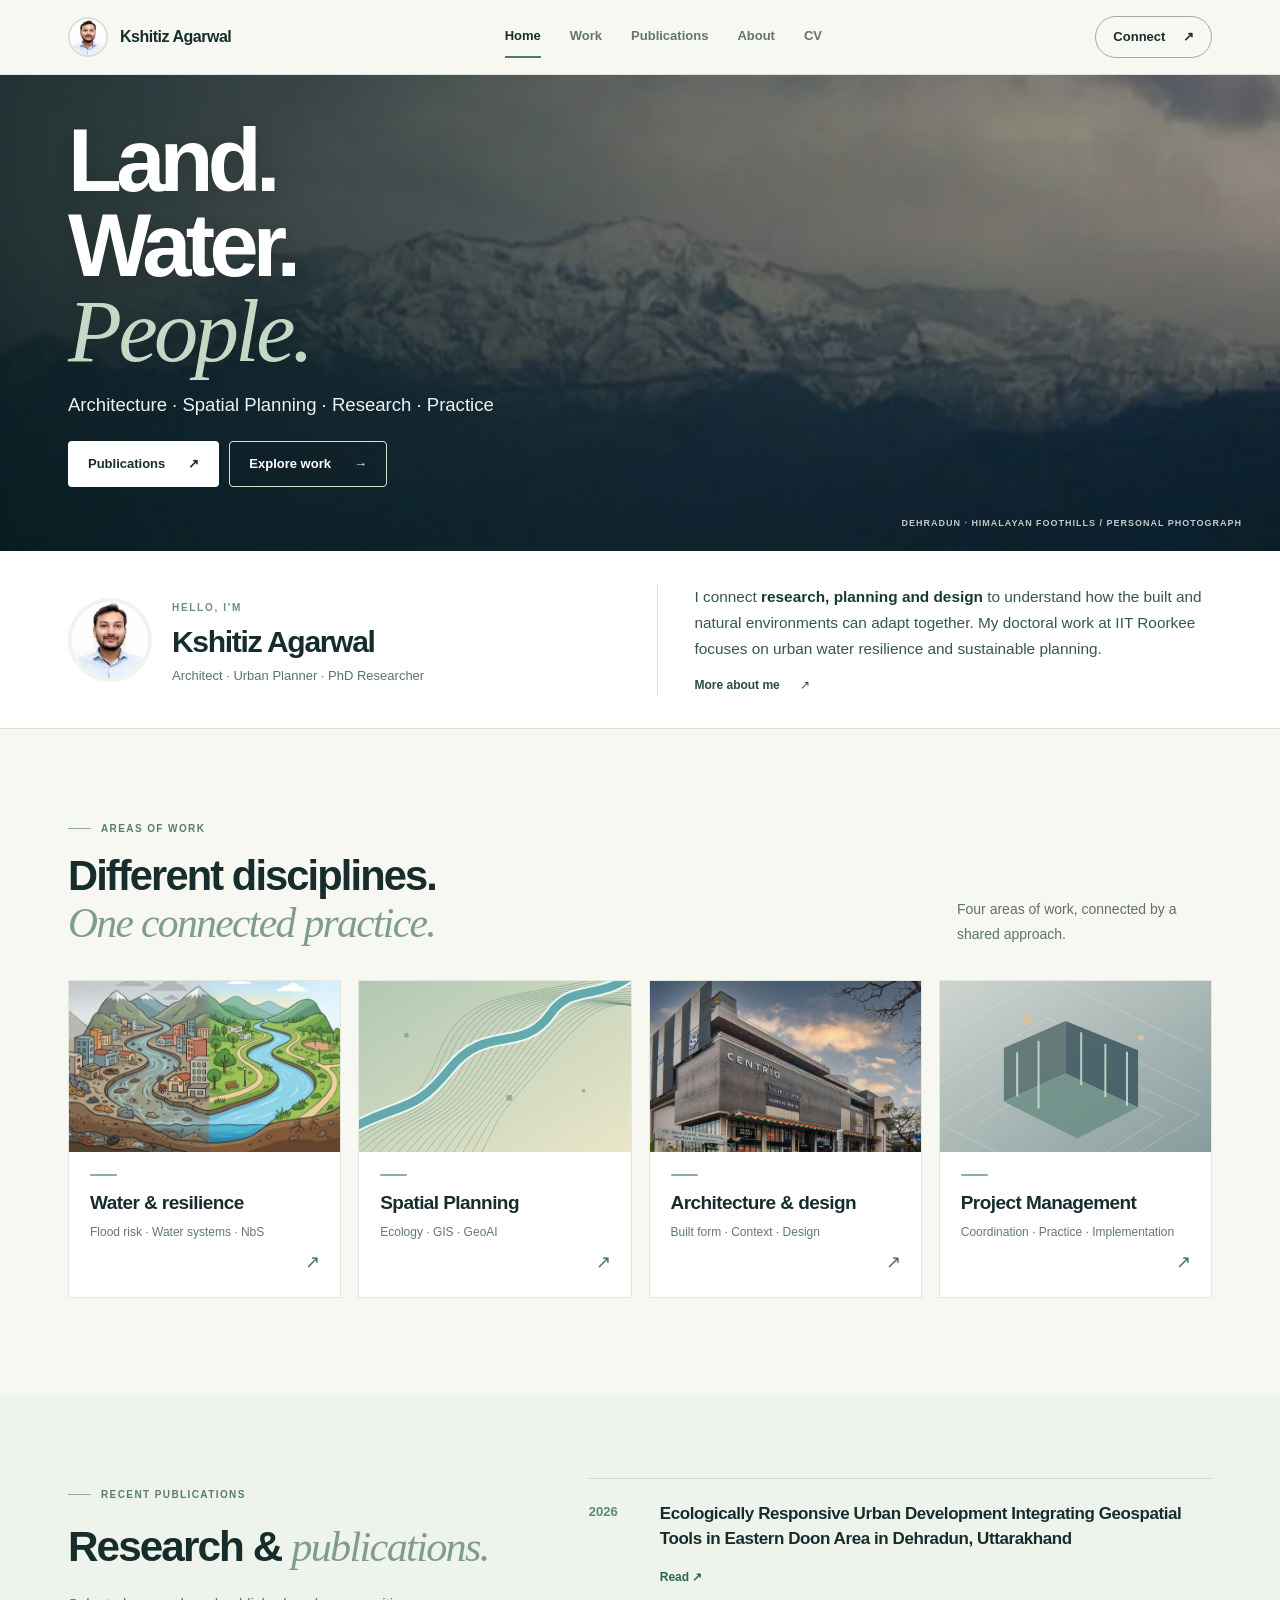
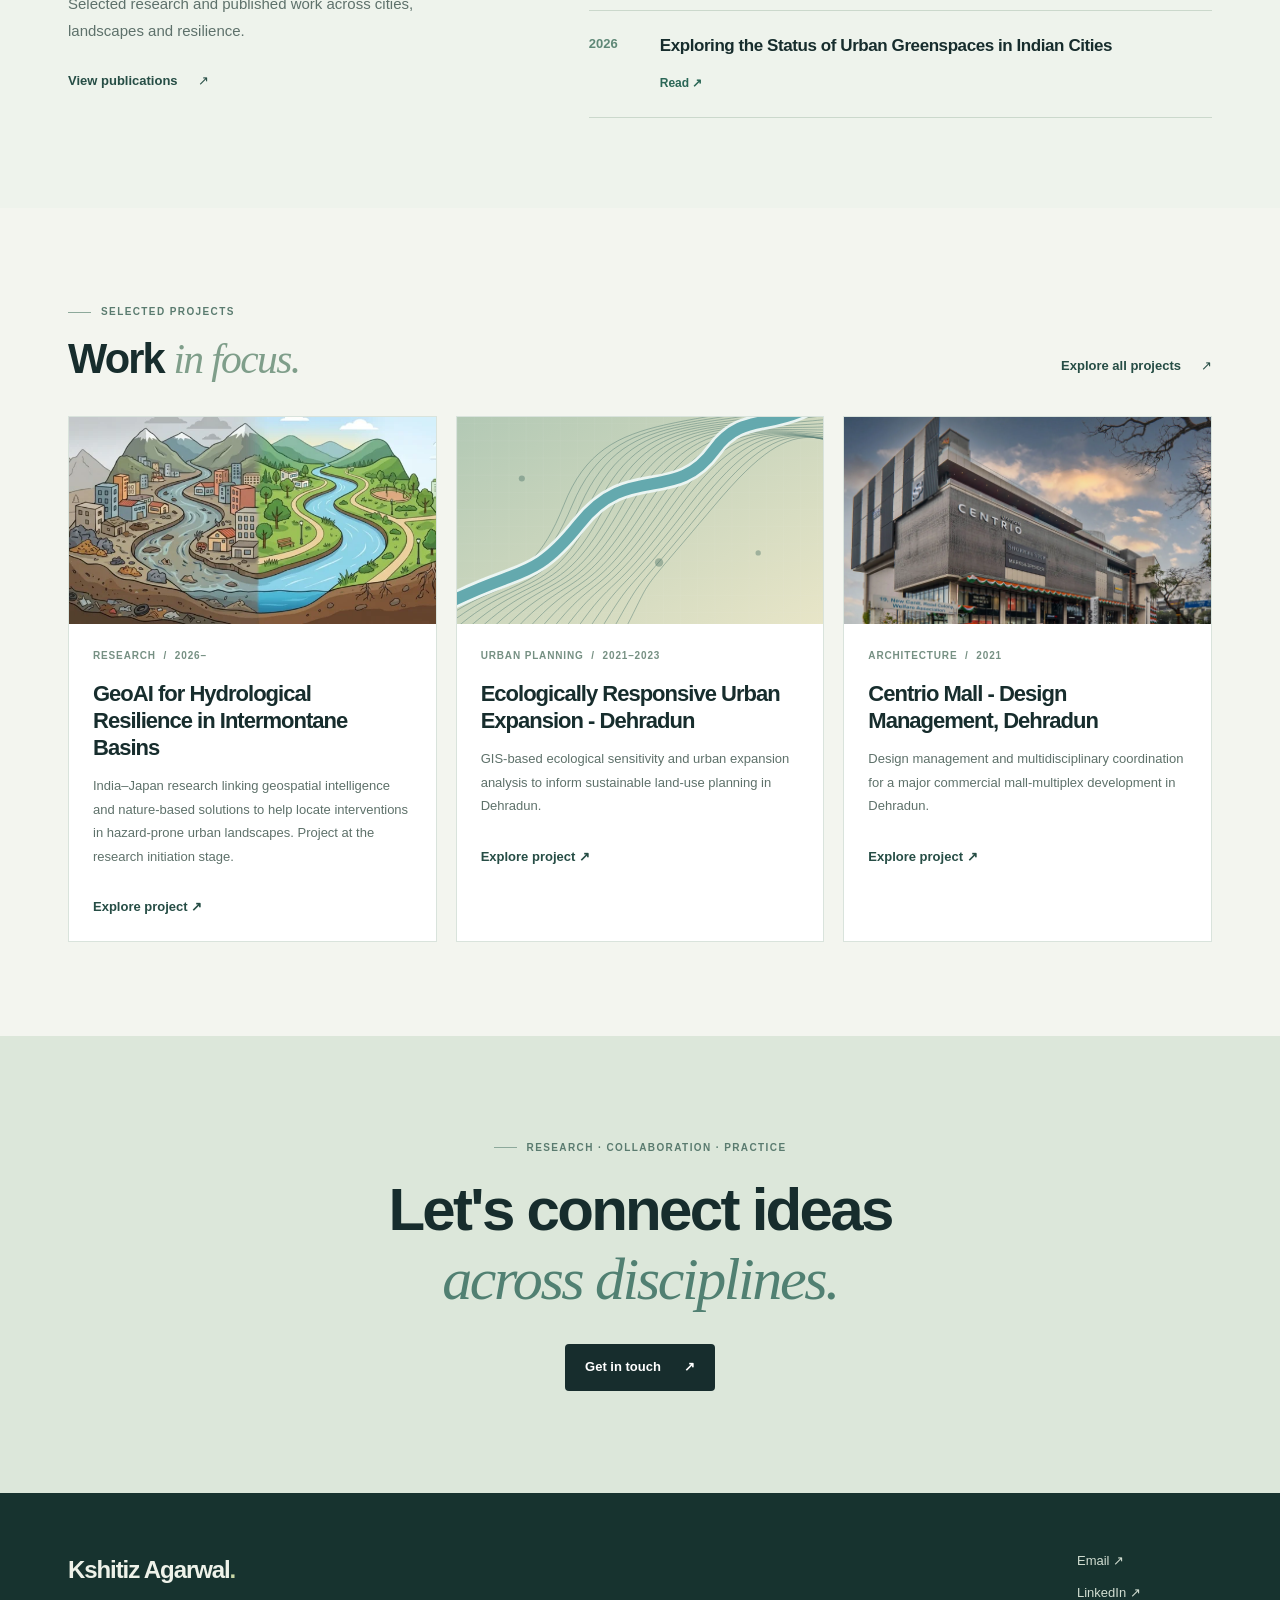
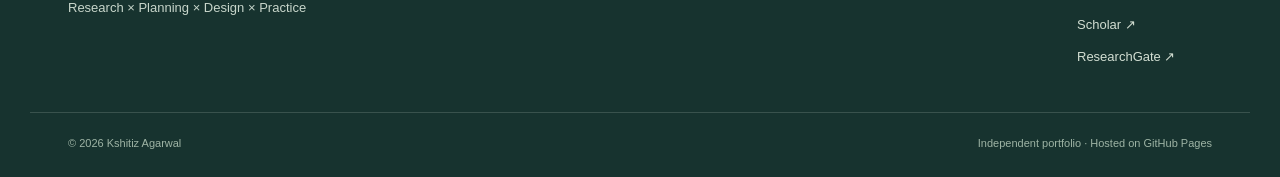
==== commit d1d04b84: "Update index.html" ====
--- a/index.html
+++ b/index.html
@@ -34,7 +34,7 @@
     </div>
   </div>
 </section>
-<section class="site-width section domains-section"><div class="section-heading"><div><span class="kicker">AREAS OF WORK</span><h2>Different disciplines.<br/><em>One connected practice.</em></h2></div><p>Four areas of work, connected by a shared approach.</p></div><div class="domain-grid"><a class="domain-card" href="work.html?focus=water"><div class="domain-img"><img src="assets/images/water-systems.webp" alt="Illustration of urban rivers and nature-based restoration" loading="lazy"/></div><div class="domain-detail"><h3>Water & resilience</h3><p>Flood risk · Water systems · NbS</p><span class="domain-arrow" aria-hidden="true">↗</span></div></a><a class="domain-card" href="work.html?focus=planning"><div class="domain-img"><img src="assets/images/planning-contours.svg" alt="Illustrated mapping and terrain contours" loading="lazy"/></div><div class="domain-detail"><h3>Spatial Planning</h3><p>Ecology · GIS · GeoAI</p><span class="domain-arrow" aria-hidden="true">↗</span></div></a><a class="domain-card" href="work.html?focus=architecture"><div class="domain-img"><img src="assets/images/centrio-mall.webp" alt="Centrio Mall architectural exterior in Dehradun" loading="lazy"/></div><div class="domain-detail"><h3>Architecture & design</h3><p>Built form · Context · Design</p><span class="domain-arrow" aria-hidden="true">↗</span></div></a><a class="domain-card" href="work.html?focus=delivery"><div class="domain-img"><img src="assets/images/delivery-graphic.svg" alt="Abstract architectural project-coordination illustration" loading="lazy"/></div><div class="domain-detail"><h3>Project delivery</h3><p>Coordination · Practice · Implementation</p><span class="domain-arrow" aria-hidden="true">↗</span></div></a></div></section>
+<section class="site-width section domains-section"><div class="section-heading"><div><span class="kicker">AREAS OF WORK</span><h2>Different disciplines.<br/><em>One connected practice.</em></h2></div><p>Four areas of work, connected by a shared approach.</p></div><div class="domain-grid"><a class="domain-card" href="work.html?focus=water"><div class="domain-img"><img src="assets/images/water-systems.webp" alt="Illustration of urban rivers and nature-based restoration" loading="lazy"/></div><div class="domain-detail"><h3>Water & resilience</h3><p>Flood risk · Water systems · NbS</p><span class="domain-arrow" aria-hidden="true">↗</span></div></a><a class="domain-card" href="work.html?focus=planning"><div class="domain-img"><img src="assets/images/planning-contours.svg" alt="Illustrated mapping and terrain contours" loading="lazy"/></div><div class="domain-detail"><h3>Spatial Planning</h3><p>Ecology · GIS · GeoAI</p><span class="domain-arrow" aria-hidden="true">↗</span></div></a><a class="domain-card" href="work.html?focus=architecture"><div class="domain-img"><img src="assets/images/centrio-mall.webp" alt="Centrio Mall architectural exterior in Dehradun" loading="lazy"/></div><div class="domain-detail"><h3>Architecture & design</h3><p>Built form · Context · Design</p><span class="domain-arrow" aria-hidden="true">↗</span></div></a><a class="domain-card" href="work.html?focus=delivery"><div class="domain-img"><img src="assets/images/delivery-graphic.svg" alt="Abstract architectural project-coordination illustration" loading="lazy"/></div><div class="domain-detail"><h3>Project Management</h3><p>Coordination · Practice · Implementation</p><span class="domain-arrow" aria-hidden="true">↗</span></div></a></div></section>
 
 <section class="publication-preview"><div class="site-width publication-preview-layout"><div><span class="kicker">RECENT PUBLICATIONS</span><h2>Research &amp; <em>publications.</em></h2><p>Selected research and published work across cities, landscapes and resilience.</p><a class="text-link" href="publications.html">View publications <span aria-hidden="true">↗</span></a></div><div id="publication-preview-items" class="publication-preview-items"></div></div></section>
 
